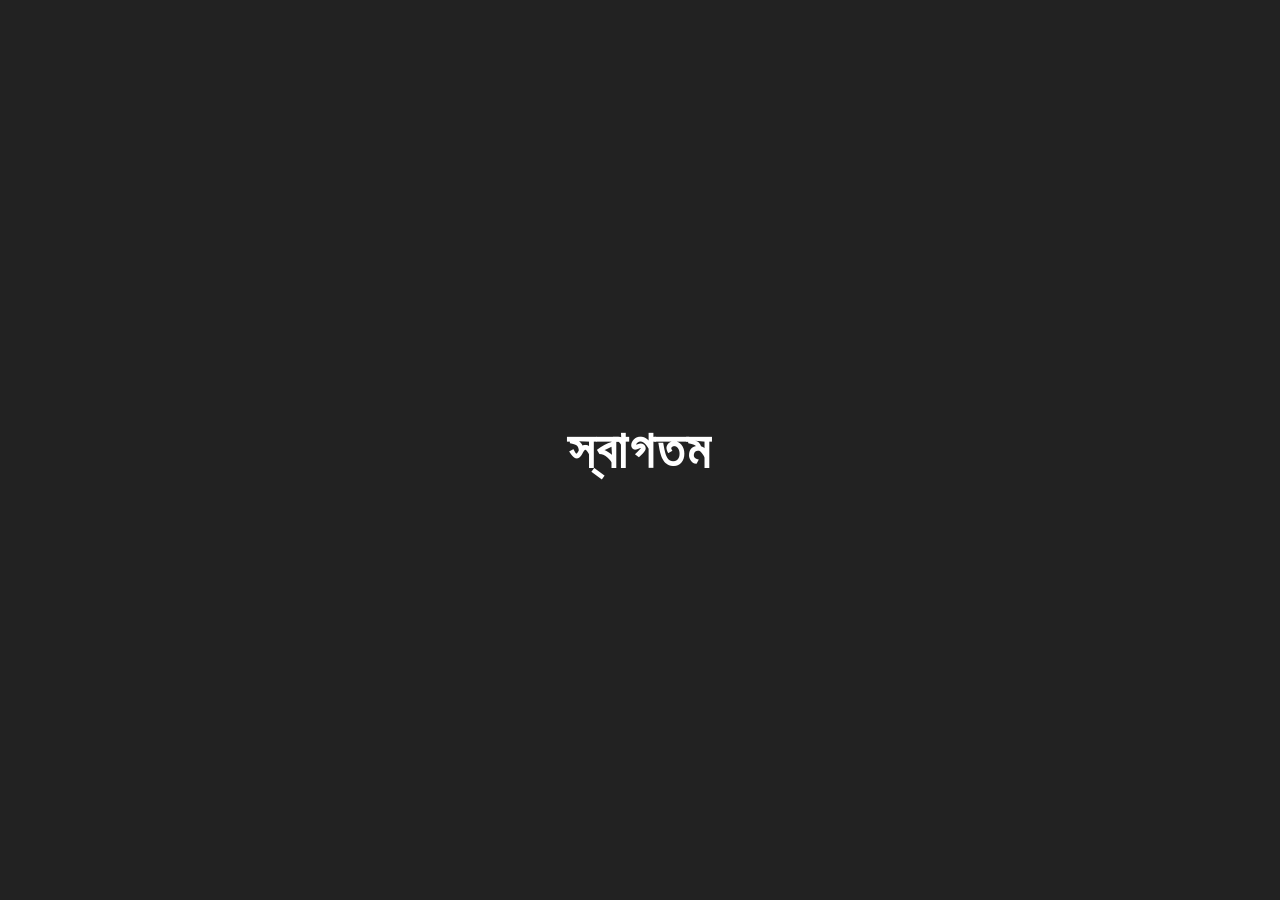
==== index.html @ e30927ef "Updated favicon mistake" ====
<!DOCTYPE html>
<html lang="en">

<head>
  <meta charset="utf-8">
  <meta name="viewport" content="width=device-width, initial-scale=1">
<!-- Google Tag Manager -->
<script>(function(w,d,s,l,i){w[l]=w[l]||[];w[l].push({'gtm.start':
new Date().getTime(),event:'gtm.js'});var f=d.getElementsByTagName(s)[0],
j=d.createElement(s),dl=l!='dataLayer'?'&l='+l:'';j.async=true;j.src=
'https://www.googletagmanager.com/gtm.js?id='+i+dl;f.parentNode.insertBefore(j,f);
})(window,document,'script','dataLayer','GTM-PLJ5ZMNP');</script>
<!-- End Google Tag Manager -->
  
 <!--Canonical tag-->
  <link rel="canonical" href="https://soumyajit9696.github.io/" />
  <!-- Meta Tags -->
  <meta name="description" content="Official website of Soumyajit Das, a Physics student and tech enthusiast. Explore my portfolio, blog, Linkedin,  tools, AI arts, and more.">
  <meta name="keywords" content="Soumyajit Das, Physics Student, Tech enthusiast, Portfolio, Blog, AI Arts">
  <meta name="author" content="Soumyajit Das">

  <!-- Open Graph Tags -->
  <meta property="og:title" content="Soumyajit Das - Physics Student & Tech enthusiast">
  <meta property="og:description" content="Official website of Soumyajit Das, a Physics student and Tech enthusiast. Explore my portfolio, blog, tools, AI arts, and more.">
  <meta property="og:image" content="./images/abtt.png"> <!-- Replace with your OG image URL -->
  <meta property="og:url" content="https://soumyajit9696.github.io/"> <!-- Replace with your website URL -->
  <meta property="og:type" content="website">
  
  <!-- Twitter Card Tags -->
  <meta name="twitter:card" content="summary_large_image">
  <meta name="twitter:title" content="Soumyajit Das - Physics Student & Tech enthusiast">
  <meta name="twitter:description" content="Official website of Soumyajit Das, a Physics student and Tech enthusiast. Explore my portfolio, blog, tools, AI arts, and more.">
  <meta name="twitter:image" content="images/abtt.png"> <!-- Replace with your OG image URL -->
  
  <!-- Template CSS Files -->
  <link rel="stylesheet" href="css/style.css" type="text/css">

  <!-- Live Style Switcher - Demo Only -->
  <link rel="stylesheet" class="alternate-style" title="pink" href="css/skins/pink.css" type="text/css">
  <link rel="stylesheet" class="alternate-style" title="blue" href="css/skins/blue.css" type="text/css" disabled>
  <link rel="stylesheet" class="alternate-style" title="green" href="css/skins/green.css" type="text/css" disabled>
  <link rel="stylesheet" class="alternate-style" title="orange" href="css/skins/orange.css" type="text/css" disabled>
  <link rel="stylesheet" class="alternate-style" title="yellow" href="css/skins/yellow.css" type="text/css" disabled>
  <link rel="stylesheet" href="css/styleSwitcher.css" type="text/css">
  <!--F A V I C O N-->
  <link href="./images/abtt.png" rel="shortcut icon" type="image/x-icon">
  <link rel="icon" type="image/x-icon" href="./favicon/favicon.ico">
  <link rel="icon" type="image/png" sizes="32x32" href="./favicon/favicon-32x32.png">
  <link rel="icon" type="image/png" sizes="16x16" href="./favicon/favicon-16x16.png">
  <link rel="icon" type="image/svg+xml" href="./favicon/favicon.svg">

  <meta name="robots" content="index, follow">
   <title>Soumyajit Das - Physics Student & Tech enthusiast</title>

<!-- Google tag (gtag.js) -->
<script async src="https://www.googletagmanager.com/gtag/js?id=G-0BSMLY357C"></script>
<script>
  window.dataLayer = window.dataLayer || [];
  function gtag(){dataLayer.push(arguments);}
  gtag('js', new Date());

  gtag('config', 'G-0BSMLY357C');
</script>
  
</head>


<body>
 <!-- Google Tag Manager (noscript) -->
<noscript><iframe src="https://www.googletagmanager.com/ns.html?id=GTM-PLJ5ZMNP"
height="0" width="0" style="display:none;visibility:hidden"></iframe></noscript>
<!-- End Google Tag Manager (noscript) -->

  <!-- Preloader -->
  <div class="preloader" aria-label="Welcome">
    <div class="welcome-loader" aria-hidden="true"><span id="welcome-word">Welcome</span></div>
  </div>
  <!-- Preloader End -->

  <!-- Main Container -->
  <div class="main-container">
    <!-- Aside -->
    <div class="aside">
      <!-- Nav Toggler Btn -->
      <div class="nav-toggler">
        <span></span>
      </div>
      <div class="aside-inner">
        <!-- Logo -->
        <div class="logo">
          <a href="https://soumyajit9696.github.io/">SOUMYA.</a>
        </div>
        <!-- Nav -->
        <ul class="nav">
          <li><a href="#home" class="active"><i class="fa fa-home"></i> Home</a></li>
          <li><a href="#about"><i class="fa fa-user"></i> About</a></li>
          <li><a href="#services"><i class="fa fa-list"></i> Tools</a></li>
          <li><a href="#gallery"><i class="fa fa-camera"></i> Gallery</a></li>
          <li><a href="#blog"><i class="fa fa-envelope"></i> Blog</a></li>
          <li><a href="#ai-arts"><i class="fa fa-pencil"></i> AI Arts</a></li>
          <li><a href="#resources"><i class="fa fa-comments"></i> Resources</a></li>
        </ul>
        <!-- Copyright -->
        <div class="copyright-text">
          &copy; 2026 Soumyajit Das
        </div>
      </div>
    </div>
    <!-- Aside End -->
    <!-- Main Content -->
    <div class="main-content">

      <!-- Home Section -->
      <section class="home section active" id="home">
        <div class="container">
          <div class="intro">
            <div class="club-crests" aria-hidden="true">
              <img src="images/manchester-city-crest.svg" alt="" class="club-crest club-crest-city">
              <img src="images/mohun-bagan-super-giant-crest.png" alt="" class="club-crest club-crest-mbsg">
            </div>
            <img src="images/abtt.png" alt="profile" class="shadow-dark">
            <h1>Soumyajit Das</h1>
            <span class="iTyped"></span>
            <div class="social-links">
              <a href="https://github.com/Soumyajit9696"><i class="fa fa-github"></i></a>
              <a href="#"><i class="fa fa-facebook"></i></a>
              <a href="mailto:dsoumyajit@gmail.com"><i class="fa fa-envelope-o"></i></a>
              <a href="https://www.linkedin.com/in/soumyajit-das-40a1851b8/"><i class="fa fa-linkedin"></i></a>
            </div>
          </div>
        </div>
      </section>
      <!-- Home Section End -->

      <!-- About Section -->
      <section class="about section" id="about">
        <div class="container">
          <div class="row">
            <div class="section-title padd-15">
              <h2>About Me</h2>
            </div>
          </div>
          <div class="row">
            <div class="about-content padd-15">
              <div class="row">
                <div class="about-text padd-15">
                  <h3>I'm Soumyajit Das and a <span>Physics Student</span></h3>
                  <p>A physics graduate with a keen interest in semiconductor physics, condensed matter physics, and computational materials science. I am interested in first-principles simulations, nanoscience, MEMS/NEMS, and
machine learning applications in physics. I want to contribute towards the scientific community through
my skills and learning. </p>
                </div>
              </div>
              <div class="row">
                <div class="personal-info padd-15">
                  <div class="row">
                    <div class="info-item padd-15">
                      <p>Birthday : <span>7 September 2002</span></p>
                    </div>
                    <div class="info-item padd-15">
                      <p>Age : <span>23</span></p>
                    </div>
                    <div class="info-item padd-15">
                      <p>Website : <span>https://soumyajit9696.github.io/</span></p>
                    </div>
                    <div class="info-item padd-15">
                      <p>Email : <span>dsoumyajit295@gmail.com</span></p>
                    </div>
                    <div class="info-item padd-15">
                      <p>Degree : <span>M.Sc Physics(Applied Physics)</span></p>
                    </div>
                    <div class="info-item padd-15">
                      <p>Phone : <span>+91 8538852773</span></p>
                    </div>
                    <div class="info-item padd-15">
                      <p>City : <span>Silchar, Assam</span></p>
                    </div>
                    <div class="info-item padd-15">
                      <p>Subject : <span>Physics</span></p>
                    </div>
                  </div>
                  <div class="row">
                    <div class="buttons padd-15">
                      <a href="./docs/SOUMYAJIT_DAS_CV (6).pdf" class="btn">Download Resume</a>
                      <a href="#home" data-section-index="1" class="btn hire-me">Say, HI</a>
                    </div>
                  </div>
                </div>
                <div class="skills padd-15">
                  <div class="row">
                    <div class="skill-item padd-15">
                      <h5>Python</h5>
                      <div class="progress">
                        <div class="progress-in" style="width: 76%;"></div>
                        <div class="skill-porcent">
                          76%
                        </div>
                      </div>
                    </div>
                    <div class="skill-item padd-15">
                      <h5>Javascript</h5>
                      <div class="progress">
                        <div class="progress-in" style="width: 40%;"></div>
                        <div class="skill-porcent">
                          40%
                        </div>
                      </div>
                    </div>
                    <div class="skill-item padd-15">
                      <h5>Linux</h5>
                      <div class="progress">
                        <div class="progress-in" style="width: 40%;"></div>
                        <div class="skill-porcent">
                          40%
                        </div>
                      </div>
                    </div>
                    <div class="skill-item padd-15">
                      <h5>DFT/VASP</h5>
                      <div class="progress">
                        <div class="progress-in" style="width: 60%;"></div>
                        <div class="skill-porcent">
                          60%
                        </div>
                      </div>
                    </div>
                  </div>
                </div>
              </div>

              <div class="row">
                <div class="education padd-15">
                  <h3 class="title">Education</h3>
                  <div class="row">
                    <div class="timeline-box padd-15">
                      <div class="timeline shadow-dark">
                        <!-- timeline Item -->
                        <div class="timeline-item">
                          <div class="circle-dot"></div>
                          <h6 class="timeline-date"><i class="fa fa-calendar"></i> 2024 - 2026</h6>
                          <h4 class="timeline-title">Master of Science In Physics, NIT Silchar </h4>
                          <p class="timeline-text">M.Sc. in Physics at NIT Silchar, with a strong focus on theoretical and computational physics. 
                            Developed advanced knowledge and research skills through coursework and research in condensed matter physics, materials science, 
                            and computational methods.
                          </p>
                        </div>
                        <!-- timeline Item End -->
                        <!-- timeline Item -->
                        <div class="timeline-item">
                          <div class="circle-dot"></div>
                          <h6 class="timeline-date"><i class="fa fa-calendar"></i> 2020 - 2023</h6>
                          <h4 class="timeline-title">Bachelor of Science, PHYSICS(hons)</h4>
                          <p class="timeline-text">I graduated with a Bachelor's in Physics Honours from Calcutta University, achieving a CGPA of 8.11. 
                            This accomplishment showcases my dedication to academic excellence and a strong grasp of advanced physics concepts.</p>
                        </div>
                        <!-- timeline Item End -->
                        <!-- timeline Item -->
                        <div class="timeline-item">
                          <div class="circle-dot"></div>
                          <h6 class="timeline-date"><i class="fa fa-calendar"></i> 2012 - 2020</h6>
                          <h4 class="timeline-title">Higher Secondary</h4>
                          <p class="timeline-text">I completed my Higher Secondary education with a score of 480 out of 500 under the WBCHSE board.
                             This reflects my commitment to academic excellence and a solid foundation in the sciences.</p>
                        </div>
                        <!-- timeline Item End -->
                      </div>
                    </div>
                  </div>
                </div>
                <div class="experience padd-15">
                  <h3 class="title">Experience</h3>
                  <div class="row">
                    <div class="timeline-box padd-15">
                      <div class="timeline shadow-dark">
                        <!-- timeline Item -->
                        <div class="timeline-item">
                          <div class="circle-dot"></div>
                          <h6 class="timeline-date"><i class="fa fa-calendar"></i>2025 - current</h6>
                          <h4 class="timeline-title">M.Sc Project</h4>
                          <p class="timeline-text"> Completed an M.Sc. research project on the first-principles study of
two-dimensional transition-metal dichalcogenides (TMDCs), focusing on
their electronic and optoelectronic properties using Density Functional
Theory (DFT) and VASP.</p>
                        </div>
                        <!-- timeline Item End -->
                        <!-- timeline Item -->
                        <div class="timeline-item">
                          <div class="circle-dot"></div>
                          <h6 class="timeline-date"><i class="fa fa-calendar"></i> 2025 - may to july</h6>
                          <h4 class="timeline-title">Summer Internship</h4>
                          <p class="timeline-text">I have done summer internship at IISER Kolkata under Prof. Satyabrataa Raj, SSPL Lab, Department of Physical Sciences.</p>
                        </div>
                        <!-- timeline Item End -->
                        <!-- timeline Item -->
                        <div class="timeline-item">
                          <div class="circle-dot"></div>
                          <h6 class="timeline-date"><i class="fa fa-calendar"></i> 2012 - 2020</h6>
                          <h4 class="timeline-title">Student</h4>
                          <p class="timeline-text">Lorem ipsum dolor sit amet, consectetur adipiscing elit. Quisque scelerisque diam non
                            nisi semper, et elementum lorem ornare.</p>
                        </div>
                        <!-- timeline Item End -->
                      </div>
                    </div>
                  </div>
                </div>
              </div>

            </div>
          </div>
        </div>
      </section>
      <!-- About Section End -->

<!-- Tools Section -->
<section class="tools section" id="services">
  <div class="container">
    <div class="row">
      <div class="section-title padd-15">
        <h2>Tools</h2>
      </div>
    </div>
    <div class="container__box row">
      <div class="box col-md-4 col-sm-6 col-xs-12">
        <img src="icons/python.png" alt="Python">
        <h3>Python</h3>
        <p>Lorem ipsum, dolor sit amet consectetur adipisicing elit. Sunt, soluta.</p>
        <a href="" class="btn">Read More</a>
      </div>
      <div class="box col-md-4 col-sm-6 col-xs-12">
        <img src="icons/numpy.png" alt="NumPy">
        <h3>NumPy</h3>
        <p>Lorem ipsum, dolor sit amet consectetur adipisicing elit. Sunt, soluta.</p>
        <a href="" class="btn">Read More</a>
      </div>
      <div class="box col-md-4 col-sm-6 col-xs-12">
        <img src="icons/javascript.png" alt="JavaScript">
        <h3>JavaScript</h3>
        <p>Lorem ipsum, dolor sit amet consectetur adipisicing elit. Sunt, soluta.</p>
        <a href="" class="btn">Read More</a>
      </div>
      <div class="box col-md-4 col-sm-6 col-xs-12">
        <img src="icons/blender.png" alt="Blender">
        <h3>Blender</h3>
        <p>Lorem ipsum, dolor sit amet consectetur adipisicing elit. Sunt, soluta.</p>
        <a href="" class="btn">Read More</a>
      </div>
      <div class="box col-md-4 col-sm-6 col-xs-12">
        <img src="icons/powerpoint.png" alt="PowerPoint">
        <h3>PowerPoint</h3>
        <p>Lorem ipsum, dolor sit amet consectetur adipisicing elit. Sunt, soluta.</p>
        <a href="" class="btn">Read More</a>
      </div>
      <div class="box col-md-4 col-sm-6 col-xs-12">
        <img src="icons/latex.png" alt="LaTeX">
        <h3>LaTeX</h3>
        <p>Lorem ipsum, dolor sit amet consectetur adipisicing elit. Sunt, soluta.</p>
        <a href="" class="btn">Read More</a>
      </div>
    </div>
  </div>
</section>


      <!-- Gallery Section -->
      <section class="gallery section" id="gallery">
        <div class="container">
          <div class="row">
            <div class="section-title padd-15">
              <h2>Gallery</h2>
            </div>
          </div>
          <div class="row">
            <div class="gallery-filter padd-15">
              <button type="button" class="active" data-filter="all">All</button>
              <button type="button" data-filter="images">Images</button>
              <button type="button" data-filter="physics">Physics</button>
              <button type="button" data-filter="football">Football</button>
              <button type="button" data-filter="college">College Days</button>
              <button type="button" data-filter="trips">Trips</button>
            </div>
          </div>
          <div class="row">
            <!-- Placeholder for College Days -->
            <div class="gallery-item padd-15" data-category="college">
              <div class="gallery-item-inner shadow-dark">
                <div class="gallery-img">
                  <img src="./images/trnss.png" alt="College Photo Placeholder">
                </div>
                <div class="gallery-info">
                  <h4>College Memories</h4>
                  <div class="icon">
                    <i class="fa fa-search"></i>
                  </div>
                </div>
              </div>
            </div>
            <!-- Placeholder for Trips -->
            <div class="gallery-item padd-15" data-category="trips">
              <div class="gallery-item-inner shadow-dark">
                <div class="gallery-img">
                  <img src="./images/trnss.png" alt="Trip Photo Placeholder">
                </div>
                <div class="gallery-info">
                  <h4>Trip to Mountains</h4>
                  <div class="icon">
                    <i class="fa fa-search"></i>
                  </div>
                </div>
              </div>
            </div>
            <!-- Gallery Item -->
            <div class="gallery-item padd-15" data-category="images">
              <div class="gallery-item-inner shadow-dark">
                <div class="gallery-img">
                  <img src="images/portfolio/1.jpg" alt="images">
                </div>
                <div class="gallery-info">
                  <h4>Car</h4>
                  <div class="icon">
                    <i class="fa fa-search"></i>
                  </div>
                </div>
              </div>
            </div>
            <!-- Gallery Item End -->
            <!-- Gallery Item -->
            <div class="gallery-item padd-15" data-category="images">
              <div class="gallery-item-inner shadow-dark">
                <div class="gallery-img">
                  <img src="images/portfolio/2.jpg" alt="images">
                </div>
                <div class="gallery-info">
                  <h4>Nature</h4>
                  <div class="icon">
                    <i class="fa fa-search"></i>
                  </div>
                </div>
              </div>
            </div>
            <!-- Gallery Item End -->
            <!-- Gallery Item -->
            <div class="gallery-item padd-15" data-category="images">
              <div class="gallery-item-inner shadow-dark">
                <div class="gallery-img">
                  <img src="images/portfolio/3.jpg" alt="Wordpress">
                </div>
                <div class="gallery-info">
                  <h4>India</h4>
                  <div class="icon">
                    <i class="fa fa-search"></i>
                  </div>
                </div>
              </div>
            </div>
            <!-- Gallery Item End -->
            <!-- Gallery Item -->
            <div class="gallery-item padd-15" data-category="physics">
              <div class="gallery-item-inner shadow-dark">
                <div class="gallery-img">
                  <img src="images/portfolio/4.jpg" alt="physics">
                </div>
                <div class="gallery-info">
                  <h4>Physics</h4>
                  <div class="icon">
                    <i class="fa fa-search"></i>
                  </div>
                </div>
              </div>
            </div>
            <!-- Gallery Item End -->
            <!-- Gallery Item -->
            <div class="gallery-item padd-15" data-category="physics">
              <div class="gallery-item-inner shadow-dark">
                <div class="gallery-img">
                  <img src="images/portfolio/6.jpg" alt="Wordpress">
                </div>
                <div class="gallery-info">
                  <h4>Physics</h4>
                  <div class="icon">
                    <i class="fa fa-search"></i>
                  </div>
                </div>
              </div>
            </div>
            <!-- Gallery Item End -->
            <!-- Gallery Item -->
            <div class="gallery-item padd-15" data-category="football">
              <div class="gallery-item-inner shadow-dark">
                <div class="gallery-img">
                  <img src="images/portfolio/5.jpg" alt="football">
                </div>
                <div class="gallery-info">
                  <h4>Lionel Messi</h4>
                  <div class="icon">
                    <i class="fa fa-search"></i>
                  </div>
                </div>
              </div>
            </div>
            <!-- Gallery Item End -->
          </div>
        </div>
      </section>
      <!-- Gallery Section End -->

      <!-- Blog Section -->
      <section class="blog section" id="blog">
        <div class="container">
          <div class="row">
            <div class="section-title padd-15">
              <h2>Latest Blog</h2>
            </div>
          </div>
          <div class="row" id="blogger-posts" aria-live="polite"></div>
        </div>
      </section>
      <!-- Blog Section End -->

<!-- AI Arts Section -->
<section class="ai-arts section" id="ai-arts">
  <div class="container">
    <div class="row">
    <div class="row">
      <div class="section-title padd-15">
        <h2>AI Arts</h2>
      </div>
    </div>
    <div class="row">
      <!-- Existing AI Arts items -->
      <div class="ai-arts-item padd-15" data-category="ai-art">
        <div class="ai-arts-img">
          <img src="./images/ai_arts/ai_arts (39).jpg" alt="">
        </div>
      </div>
      <div class="ai-arts-item padd-15" data-category="ai-art">
        <div class="ai-arts-img">
          <img src="./images/ai_arts/ai_arts (5).jpg" alt="">
        </div>
      </div>
      <div class="ai-arts-item padd-15" data-category="ai-art">
        <div class="ai-arts-img">
          <img src="./images/ai_arts/ai_arts (44).jpg" alt="">
        </div>
      </div>
      <div class="ai-arts-item padd-15" data-category="ai-art">
        <div class="ai-arts-img">
          <img src="./images/ai_arts/ai_arts (10).jpg" alt="">
        </div>
      </div>
      <div class="ai-arts-item padd-15" data-category="ai-art">
        <div class="ai-arts-img">
          <img src="./images/ai_arts/ai_arts (7).jpg" alt="">
        </div>
      </div>
      <div class="ai-arts-item padd-15" data-category="ai-art">
        <div class="ai-arts-img">
          <img src="./images/ai_arts/ai_arts (45).jpg" alt="">
        </div>
      </div>
      <div class="ai-arts-item padd-15" data-category="ai-art">
        <div class="ai-arts-img">
          <img src="./images/ai_arts/ai_arts (19).jpg" alt="">
        </div>
      </div>
      <div class="ai-arts-item padd-15" data-category="ai-art">
        <div class="ai-arts-img">
          <img src="./images/ai_arts/ai_arts (40).jpg" alt="">
        </div>
      </div>
      <div class="ai-arts-item padd-15" data-category="ai-art">
        <div class="ai-arts-img">
          <img src="./images/ai_arts/ai_arts (29).jpg" alt="">
        </div>
      </div>
      <div class="ai-arts-item padd-15" data-category="ai-art">
        <div class="ai-arts-img">
          <img src="./images/ai_arts/ai_arts (43).jpg" alt="">
        </div>
      </div>
      <div class="ai-arts-item padd-15" data-category="ai-art">
        <div class="ai-arts-img">
          <img src="./images/ai_arts/ai_arts (9).jpg" alt="">
        </div>
      </div>
      <div class="ai-arts-item padd-15" data-category="ai-art">
        <div class="ai-arts-img">
          <img src="./images/ai_arts/ai_arts (13).jpg" alt="">
        </div>
      </div>
      <div class="ai-arts-item padd-15" data-category="ai-art">
        <div class="ai-arts-img">
          <img src="./images/ai_arts/ai_arts (7).jpg" alt="">
        </div>
      </div>
      <div class="ai-arts-item padd-15" data-category="ai-art">
        <div class="ai-arts-img">
          <img src="./images/ai_arts/ai_arts (18).jpg" alt="">
        </div>
      </div>
      <div class="ai-arts-item padd-15" data-category="ai-art">
        <div class="ai-arts-img">
          <img src="./images/ai_arts/ai_arts (46).jpg" alt="">
        </div>
      </div>
      <div class="ai-arts-item padd-15" data-category="ai-art">
        <div class="ai-arts-img">
          <img src="./images/ai_arts/ai_arts (47).jpg" alt="">
        </div>
      </div>
      <div class="ai-arts-item padd-15" data-category="ai-art">
        <div class="ai-arts-img">
          <img src="./images/ai_arts/ai_arts (48).jpg" alt="">
        </div>
      </div>
      <div class="ai-arts-item padd-15" data-category="ai-art">
        <div class="ai-arts-img">
          <img src="./images/ai_arts/ai_arts (49).jpg" alt="">
        </div>
      </div>
      <div class="ai-arts-item padd-15" data-category="ai-art">
        <div class="ai-arts-img">
          <img src="./images/ai_arts/ai_arts (50).jpg" alt="">
        </div>
      </div>
      <div class="ai-arts-item padd-15" data-category="ai-art">
        <div class="ai-arts-img">
          <img src="./images/ai_arts/ai_arts (51).jpg" alt="">
        </div>
      </div>
      <div class="ai-arts-item padd-15" data-category="ai-art">
        <div class="ai-arts-img">
          <img src="./images/ai_arts/ai_arts (52).jpg" alt="">
        </div>
      </div>
      <div class="ai-arts-item padd-15" data-category="ai-art">
        <div class="ai-arts-img">
          <img src="./images/ai_arts/ai_arts (53).jpg" alt="">
        </div>
      </div>
      <div class="ai-arts-item padd-15" data-category="ai-art">
        <div class="ai-arts-img">
          <img src="./images/ai_arts/ai_arts (54).jpg" alt="">
        </div>
      </div>
      <div class="ai-arts-item padd-15" data-category="ai-art">
        <div class="ai-arts-img">
          <img src="./images/ai_arts/ai_arts (55).jpg" alt="">
        </div>
      </div>
      <div class="ai-arts-item padd-15" data-category="ai-art">
        <div class="ai-arts-img">
          <img src="./images/ai_arts/ai_arts (56).jpg" alt="">
        </div>
      </div>
      <div class="ai-arts-item padd-15" data-category="ai-art">
        <div class="ai-arts-img">
          <img src="./images/ai_arts/ai_arts (57).jpg" alt="">
        </div>
      </div>
      <div class="ai-arts-item padd-15" data-category="ai-art">
        <div class="ai-arts-img">
          <img src="./images/ai_arts/ai_arts (58).jpg" alt="">
        </div>
      </div>
      <div class="ai-arts-item padd-15" data-category="ai-art">
        <div class="ai-arts-img">
          <img src="./images/ai_arts/ai_arts (59).jpg" alt="">
        </div>
      </div>
      <div class="ai-arts-item padd-15" data-category="ai-art">
        <div class="ai-arts-img">
          <img src="./images/ai_arts/ai_arts (60).jpg" alt="">
        </div>
      </div>
      <div class="ai-arts-item padd-15" data-category="ai-art">
        <div class="ai-arts-img">
          <img src="./images/ai_arts/ai_arts (61).jpg" alt="">
        </div>
      </div>
      <div class="ai-arts-item padd-15" data-category="ai-art">
        <div class="ai-arts-img">
          <img src="./images/ai_arts/ai_arts (62).jpg" alt="">
        </div>
      </div>
      <div class="ai-arts-item padd-15" data-category="ai-art">
        <div class="ai-arts-img">
          <img src="./images/ai_arts/ai_arts (63).jpg" alt="">
        </div>
      </div>
      <div class="ai-arts-item padd-15" data-category="ai-art">
        <div class="ai-arts-img">
          <img src="./images/ai_arts/ai_arts (64).jpg" alt="">
        </div>
      </div>
      <div class="ai-arts-item padd-15" data-category="ai-art">
        <div class="ai-arts-img">
          <img src="./images/ai_arts/ai_arts (47).jpg" alt="">
        </div>
      </div>
      <div class="ai-arts-item padd-15" data-category="ai-art">
        <div class="ai-arts-img">
          <img src="./images/ai_arts/ai_arts (40).jpg" alt="">
        </div>
      </div>
      <div class="ai-arts-item padd-15" data-category="ai-art">
        <div class="ai-arts-img">
          <img src="./images/ai_arts/ai_arts (26).jpg" alt="">
        </div>
      </div>
      <div class="ai-arts-item padd-15" data-category="ai-art">
        <div class="ai-arts-img">
          <img src="./images/ai_arts/ai_arts (22).jpg" alt="">
        </div>
      </div>
      <div class="ai-arts-item padd-15" data-category="ai-art">
        <div class="ai-arts-img">
          <img src="./images/ai_arts/ai_arts (34).jpg" alt="">
        </div>
      </div>
      <div class="ai-arts-item padd-15" data-category="ai-art">
        <div class="ai-arts-img">
          <img src="./images/ai_arts/ai_arts (38).jpg" alt="">
        </div>
      </div>
      <div class="ai-arts-item padd-15" data-category="ai-art">
        <div class="ai-arts-img">
          <img src="./images/ai_arts/ai_arts (46).jpg" alt="">
        </div>
      </div>
      <div class="ai-arts-item padd-15" data-category="ai-art">
        <div class="ai-arts-img">
          <img src="./images/ai_arts/ai_arts (18).jpg" alt="">
        </div>
      </div>
      <div class="ai-arts-item padd-15" data-category="ai-art">
        <div class="ai-arts-img">
          <img src="./images/ai_arts/ai_arts (16).jpg" alt="">
        </div>
      </div>
      <div class="ai-arts-item padd-15" data-category="ai-art">
        <div class="ai-arts-img">
          <img src="./images/ai_arts/ai_arts (15).jpg" alt="">
        </div>
      </div>
      <div class="ai-arts-item padd-15" data-category="ai-art">
        <div class="ai-arts-img">
          <img src="./images/ai_arts/ai_arts (14).jpg" alt="">
        </div>
      </div>
      <div class="ai-arts-item padd-15" data-category="ai-art">
        <div class="ai-arts-img">
          <img src="./images/ai_arts/ai_arts (42).jpg" alt="">
        </div>
      </div>
      <div class="ai-arts-item padd-15" data-category="ai-art">
        <div class="ai-arts-img">
          <img src="./images/ai_arts/ai_arts (28).jpg" alt="">
        </div>
      </div>
      <div class="ai-arts-item padd-15" data-category="ai-art">
        <div class="ai-arts-img">
          <img src="./images/ai_arts/ai_arts (30).jpg" alt="">
        </div>
      </div>
      <div class="ai-arts-item padd-15" data-category="ai-art">
        <div class="ai-arts-img">
          <img src="./images/ai_arts/ai_arts (31).jpg" alt="">
        </div>
      </div>
      <div class="ai-arts-item padd-15" data-category="ai-art">
        <div class="ai-arts-img">
          <img src="./images/ai_arts/ai_arts (33).jpg" alt="">
        </div>
      </div>
      <div class="ai-arts-item padd-15" data-category="ai-art">
        <div class="ai-arts-img">
          <img src="./images/ai_arts/ai_arts (36).jpg" alt="">
        </div>
      </div>
      <div class="ai-arts-item padd-15" data-category="ai-art">
        <div class="ai-arts-img">
          <img src="./images/ai_arts/ai_arts (9).jpg" alt="">
        </div>
      </div>
      <!-- Add more AI Arts items similarly -->
    </div>
  </div>

  <!-- AI Arts Lightbox -->
  <div class="ai-arts-lightbox">
    <div class="ai-arts-lightbox-content">
      <span class="ai-arts-lightbox-close">&times;</span>
      <img src="images/ai-art1.jpg" alt="" class="ai-arts-lightbox-img">
      <div class="caption">
        <h4 class="ai-arts-caption-text"></h4>
        <p class="ai-arts-caption-counter">1 of X</p>
        <a href="images/ai-art1.jpg" download class="ai-arts-download-button">Download</a>
      </div>
    </div>
  </div>
</section>

<!-- Resources-->
<section class="resources section" id="resources">
  <div class="container">
    <div class="row">
      <div class="section-title padd-15">
        <h2>Resources</h2>
      </div>
    </div>
    <div class="resources-grid">
      <!-- Left Panel -->
      <div class="res-left">
        <!-- Top row: Date + Image -->
        <div class="res-top-row">
          <div class="res-date-widget" id="currentDate"></div>
          <div class="res-image-widget">
            <img src="./images/trnss.png" alt="Scenic View">
          </div>
        </div>
        <!-- Music Player -->
        <div class="res-music-player">
          <div class="res-music-top">
            <span class="res-song-title" id="resSongTitle">HALL OF FAME</span>
            <i class="fa fa-heart-o res-fav-icon" id="resFavIcon"></i>
          </div>
          <div class="res-progress-bar">
            <span class="res-time-left" id="resCurrentTime">0:00</span>
            <div class="res-progress-track" id="resProgressTrack">
              <div class="res-progress-fill" id="resProgressFill"></div>
              <div class="res-progress-thumb" id="resProgressThumb"></div>
            </div>
            <span class="res-time-right" id="resDuration">0:00</span>
          </div>
          <div class="res-controls">
            <i class="fa fa-random res-ctrl-icon" id="resShuffle"></i>
            <i class="fa fa-backward res-ctrl-icon" id="resBackward"></i>
            <button class="res-play-btn" id="resPlayBtn"><i class="fa fa-play" id="resPlayIcon"></i></button>
            <i class="fa fa-forward res-ctrl-icon" id="resForward"></i>
            <i class="fa fa-repeat res-ctrl-icon" id="resRepeat"></i>
          </div>
          <div class="res-volume-bar">
            <i class="fa fa-volume-down res-vol-icon"></i>
            <div class="res-volume-track" id="resVolumeTrack">
              <div class="res-volume-fill" id="resVolumeFill" style="width:80%"></div>
              <div class="res-volume-thumb" id="resVolumeThumb" style="left:calc(80% - 6px)"></div>
            </div>
            <i class="fa fa-volume-up res-vol-icon"></i>
          </div>
          <div class="res-status-bar">
            <i class="fa fa-wifi"></i>
            <i class="fa fa-bell"></i>
            <span class="res-connected-badge">You're Connected</span>
            <span class="res-battery"><i class="fa fa-battery-half"></i> 50%</span>
          </div>
          <div class="res-good-day">
            HAVE A GOOD DAY <i class="fa fa-sun-o"></i>
          </div>
          <audio id="resAudio" preload="metadata">
            <source src="favsong.mp3" type="audio/mpeg">
          </audio>
        </div>
      </div>

      <!-- Right Panel -->
      <div class="res-right">
        <!-- Projects (tall left column) -->
        <div class="res-projects-card">
          <h3 class="res-card-title">PROJECTS</h3>
          <!-- Scenic image between title and list -->
          <div class="res-projects-img">
            <img src="./images/trnss.png" alt="Project Cover">
          </div>
          <ol class="res-projects-list">
            <li>AFM OF UNITY</li>
          </ol>
          <a href="#" class="res-view-link">View all projects &rarr;</a>
        </div>
        <!-- Right sub-column: Software + Books -->
        <div class="res-right-sub">
          <div class="res-software-card">
            <h3 class="res-card-title">SOFTWARE</h3>
            <div class="res-code-icon">&lt;/&gt;</div>
            <a href="#services" class="res-view-link">Explore my tools &rarr;</a>
          </div>
          <div class="res-books-card">
            <h3 class="res-card-title">BOOKS</h3>
            <div class="res-books-grid">
              <a href="https://drive.google.com/drive/folders/1kgAgFtQFkJ_OmzYGRMNfcHJSnyEhJSwa?usp=sharing" class="res-book res-book-1" target="_blank"><i class="fa fa-book"></i></a>
              <a href="#" class="res-book res-book-2"><i class="fa fa-book"></i></a>
              <a href="#" class="res-book res-book-3"><i class="fa fa-book"></i></a>
              <a href="#" class="res-book res-book-4"><i class="fa fa-book"></i></a>
              <a href="#" class="res-book res-book-5"><i class="fa fa-book"></i></a>
              <a href="#" class="res-book res-book-6"><i class="fa fa-book"></i></a>
              <a href="#" class="res-book res-book-7"><i class="fa fa-book"></i></a>
              <a href="#" class="res-book res-book-8"><i class="fa fa-book"></i></a>
              <a href="#" class="res-book res-book-9"><i class="fa fa-book"></i></a>
            </div>
            <a href="#" class="res-view-link">View all books &rarr;</a>
          </div>
        </div>
      </div>
    </div>
    
    <!-- Downloads Section -->
    <div class="downloads-heading" id="downloads">
      <div>
        <p class="downloads-kicker">RESOURCE LIBRARY</p>
        <h2>Downloads</h2>
        <p>Useful academic documents, research material, and study resources in one place.</p>
      </div>
      <span class="downloads-count">04 resources</span>
    </div>
    <div class="downloads-grid">
      <article class="dl-card">
        <div class="dl-card-header">
          <div class="dl-icon-wrap dl-icon-red"><i class="fa fa-file-text-o"></i></div>
          <span class="dl-card-type">DOCUMENT</span>
        </div>
        <div class="dl-info">
          <h4 class="dl-title">Curriculum Vitae</h4>
          <p class="dl-desc">My academic and professional resume, including research experience, education, and skills.</p>
          <p class="dl-meta"><i class="fa fa-file-pdf-o"></i> PDF document</p>
          <a href="./docs/SOUMYAJIT_DAS_CV (6).pdf" download class="dl-btn"><i class="fa fa-download"></i> Download CV</a>
        </div>
      </article>
      <article class="dl-card">
        <div class="dl-card-header">
          <div class="dl-icon-wrap dl-icon-purple"><i class="fa fa-file-pdf-o"></i></div>
          <span class="dl-card-type">RESEARCH</span>
        </div>
        <div class="dl-info">
          <h4 class="dl-title">Research Paper</h4>
          <p class="dl-desc">DFT study of Transition Metal Dichalcogenides for optoelectronic applications — M.Sc project.</p>
          <p class="dl-meta"><i class="fa fa-clock-o"></i> In preparation</p>
          <a href="#" class="dl-btn dl-btn-outline"><i class="fa fa-clock-o"></i> Coming Soon</a>
        </div>
      </article>
      <article class="dl-card">
        <div class="dl-card-header">
          <div class="dl-icon-wrap dl-icon-dark"><i class="fa fa-book"></i></div>
          <span class="dl-card-type">STUDY MATERIAL</span>
        </div>
        <div class="dl-info">
          <h4 class="dl-title">Physics Notes</h4>
          <p class="dl-desc">Curated notes on quantum mechanics, solid state physics, and computational methods.</p>
          <p class="dl-meta"><i class="fa fa-folder-open-o"></i> Google Drive collection</p>
          <a href="https://drive.google.com/drive/folders/1kgAgFtQFkJ_OmzYGRMNfcHJSnyEhJSwa?usp=sharing" target="_blank" rel="noopener" class="dl-btn"><i class="fa fa-external-link"></i> Open Drive</a>
        </div>
      </article>
      <article class="dl-card">
        <div class="dl-card-header">
          <div class="dl-icon-wrap dl-icon-accent"><i class="fa fa-flask"></i></div>
          <span class="dl-card-type">LAB WORK</span>
        </div>
        <div class="dl-info">
          <h4 class="dl-title">Internship Report</h4>
          <p class="dl-desc">Summer internship report from IISER Kolkata, SSPL Lab under Prof. Satyabrata Raj.</p>
          <p class="dl-meta"><i class="fa fa-clock-o"></i> In preparation</p>
          <a href="#" class="dl-btn dl-btn-outline"><i class="fa fa-clock-o"></i> Coming Soon</a>
        </div>
      </article>
    </div>
  </div>
</section>

<script>
(function() {
  /* --- Date Widget --- */
  var dateEl = document.getElementById('currentDate');
  if (dateEl) {
    var today = new Date();
    var day = today.getDate();
    var month = today.toLocaleString('default', { month: 'short' }).toUpperCase();
    dateEl.innerHTML = '<div>' + month + '</div><div>' + day + '</div>';
  }

  /* --- Music Player --- */
  var audio      = document.getElementById('resAudio');
  var playBtn    = document.getElementById('resPlayBtn');
  var playIcon   = document.getElementById('resPlayIcon');
  var curTimeEl  = document.getElementById('resCurrentTime');
  var durEl      = document.getElementById('resDuration');
  var progTrack  = document.getElementById('resProgressTrack');
  var progFill   = document.getElementById('resProgressFill');
  var progThumb  = document.getElementById('resProgressThumb');
  var volTrack   = document.getElementById('resVolumeTrack');
  var volFill    = document.getElementById('resVolumeFill');
  var volThumb   = document.getElementById('resVolumeThumb');
  var favIcon    = document.getElementById('resFavIcon');
  var repeatBtn  = document.getElementById('resRepeat');
  var backBtn    = document.getElementById('resBackward');
  var fwdBtn     = document.getElementById('resForward');

  if (!audio || !playBtn) return;

  function fmt(s) {
    s = isNaN(s) ? 0 : s;
    var m = Math.floor(s / 60);
    var sec = Math.floor(s % 60);
    return m + ':' + (sec < 10 ? '0' : '') + sec;
  }

  playBtn.addEventListener('click', function() {
    if (audio.paused) {
      audio.play().catch(function() {});
      playIcon.className = 'fa fa-pause';
    } else {
      audio.pause();
      playIcon.className = 'fa fa-play';
    }
  });

  audio.addEventListener('timeupdate', function() {
    if (!audio.duration) return;
    var pct = (audio.currentTime / audio.duration) * 100;
    progFill.style.width = pct + '%';
    progThumb.style.left = 'calc(' + pct + '% - 6px)';
    curTimeEl.textContent = fmt(audio.currentTime);
  });

  audio.addEventListener('loadedmetadata', function() {
    durEl.textContent = fmt(audio.duration);
  });

  audio.addEventListener('ended', function() {
    playIcon.className = 'fa fa-play';
  });

  function seekTo(e) {
    var rect = progTrack.getBoundingClientRect();
    var pct  = Math.max(0, Math.min(1, (e.clientX - rect.left) / rect.width));
    if (audio.duration) audio.currentTime = pct * audio.duration;
  }
  progTrack.addEventListener('click', seekTo);
  var draggingProg = false;
  progThumb.addEventListener('mousedown', function(e) { draggingProg = true; e.preventDefault(); });
  document.addEventListener('mousemove', function(e) { if (draggingProg) seekTo(e); });
  document.addEventListener('mouseup',   function()  { draggingProg = false; });

  audio.volume = 0.8;
  function setVol(e) {
    var rect = volTrack.getBoundingClientRect();
    var pct  = Math.max(0, Math.min(1, (e.clientX - rect.left) / rect.width));
    audio.volume = pct;
    volFill.style.width = (pct * 100) + '%';
    volThumb.style.left = 'calc(' + (pct * 100) + '% - 6px)';
  }
  volTrack.addEventListener('click', setVol);
  var draggingVol = false;
  volThumb.addEventListener('mousedown', function(e) { draggingVol = true; e.preventDefault(); });
  document.addEventListener('mousemove', function(e) { if (draggingVol) setVol(e); });
  document.addEventListener('mouseup',   function()  { draggingVol = false; });

  backBtn.addEventListener('click', function() { audio.currentTime = Math.max(0, audio.currentTime - 10); });
  fwdBtn.addEventListener('click',  function() { audio.currentTime = Math.min(audio.duration || 0, audio.currentTime + 10); });

  repeatBtn.addEventListener('click', function() {
    audio.loop = !audio.loop;
    repeatBtn.style.opacity = audio.loop ? '1' : '0.45';
  });

  favIcon.addEventListener('click', function() {
    if (favIcon.classList.contains('fa-heart-o')) {
      favIcon.classList.replace('fa-heart-o', 'fa-heart');
      favIcon.style.color = '#c0392b';
    } else {
      favIcon.classList.replace('fa-heart', 'fa-heart-o');
      favIcon.style.color = '';
    }
  });
})();
</script>


    </div>
    <!-- Main Content End -->
  </div>
  <!-- Main Container End -->

  <!-- Lightbox -->
  <div class="lightbox">
    <div class="lightbox-content">
      <div class="lightbox-close">&times;</div>
      <img src="" alt="" onclick="nextItem()" class="lightbox-img">
      <div class="lightbox-caption">
        <div class="caption-text"></div>
        <div class="caption-counter"></div>
      </div>
    </div>
    <div class="lightbox-controls">
      <div class="prev-item" onclick="prevItem()"><i class="fa fa-angle-left"></i></div>
      <div class="next-item" onclick="nextItem()"><i class="fa fa-angle-right"></i></div>
    </div>
  </div>
  <!-- Lightbox End -->

  <!-- Live Style Switcher - Demo Only -->
  <div class="style-switcher">
    <div class="toggle-style-switcher">
      <i class="fa fa-cog fa-spin"></i>
    </div>
    <h5>Style Switcher</h5>
    <ul>
      <li><a href="javascript:void(0);" title="pink" style="background-color: #ec1839;" onclick="setActiveStyle('pink')"></a></li>
      <li><a href="javascript:void(0);" title="blue" style="background-color: #2196f3;" onclick="setActiveStyle('blue')"></a></li>
      <li><a href="javascript:void(0);" title="orange" style="background-color: #fa5b0f;" onclick="setActiveStyle('orange')"></a></li>
      <li><a href="javascript:void(0);" title="yellow" style="background-color: #ffb400;" onclick="setActiveStyle('yellow')"></a></li>
      <li><a href="javascript:void(0);" title="green" style="background-color: #72b626;" onclick="setActiveStyle('green')"></a></li>
    </ul>
    <h5>Body Skin</h5>
    <label>
      <input type="radio" class="body-skin" name="body-skin" value="light" checked="true"> Light
    </label>
    <label>
      <input type="radio" class="body-skin" name="body-skin" value="dark"> Dark
    </label>
  </div>
  <!-- Live Style Switcher - Demo Only End -->

  <!-- Plugins -->
  <script src="js/ityped.min.js"></script>
  <!-- Template js -->
  <script src="js/script.js"></script>
  <script src="js/blogger-posts.js"></script>
  <!-- Live Style Js - Demo Only -->
  <script src="js/styleSwitcher.js"></script>
</body>

</html>
---- css/style.css ----
/*Font Awesome Free Icon*/
@import url("https://stackpath.bootstrapcdn.com/font-awesome/4.7.0/css/font-awesome.min.css");
/*Google fonts*/
@import url('https://fonts.googleapis.com/css?family=Montserrat:400,500,600,700&display=swap');
@import url('https://fonts.googleapis.com/css?family=Rubik:500,700,900&display=swap');

/* General Style */
body {
    margin: 0;
    line-height: 1.5;
    font-size: 16px;
    font-family: 'Montserrat', sans-serif;
    font-weight: 400;
}

* {
    margin: 0;
    padding: 0;
    outline: none;
    text-decoration: none;
    box-sizing: border-box;
}

::before,
::after {
    box-sizing: border-box;
}

input,
textarea,
select {
    font-family: 'Montserrat', sans-serif;
}

.section {
    background-color: #f2f2fc;
    min-height: 100vh;
    display: block;
    padding: 0 30px;
    position: fixed;
    left: 270px;
    top: 0;
    right: 0;
    bottom: 0;
    z-index: 0;
    overflow-x: hidden;
    overflow-y: auto;
    opacity: 1;
    transition: all 0.3s ease;
    -webkit-transition: all 0.3s ease;
}

.section.active {
    opacity: 1;
    z-index: 2;
    animation: slideSection 1s ease;
    -webkit-animation: slideSection 1s ease;
    -moz-animation: slideSection 1s ease;
    -o-animation: slideSection 1s ease;
}

.section.back-section {
    z-index: 1;
}

@keyframes slideSection {
    0% {
        transform: translateX(100%);
        -webkit-transform: translateX(100%);
        -moz-transform: translateX(100%);
        -o-transform: translateX(100%);
    }

    100% {
        transform: translateX(0%);
        -webkit-transform: translateX(0%);
        -moz-transform: translateX(0%);
        -o-transform: translateX(0%);
    }
}

@-webkit-keyframes slideSection {
    0% {
        transform: translateX(100%);
        -webkit-transform: translateX(100%);
        -moz-transform: translateX(100%);
        -o-transform: translateX(100%);
    }

    100% {
        transform: translateX(0%);
        -webkit-transform: translateX(0%);
        -moz-transform: translateX(0%);
        -o-transform: translateX(0%);
    }
}

@-moz-keyframes slideSection {
    0% {
        transform: translateX(100%);
        -webkit-transform: translateX(100%);
        -moz-transform: translateX(100%);
        -o-transform: translateX(100%);
    }

    100% {
        transform: translateX(0%);
        -webkit-transform: translateX(0%);
        -moz-transform: translateX(0%);
        -o-transform: translateX(0%);
    }
}

@-o-keyframes slideSection {
    0% {
        transform: translateX(100%);
        -webkit-transform: translateX(100%);
        -moz-transform: translateX(100%);
        -o-transform: translateX(100%);
    }

    100% {
        transform: translateX(0%);
        -webkit-transform: translateX(0%);
        -moz-transform: translateX(0%);
        -o-transform: translateX(0%);
    }
}

.section .container {
    padding-top: 60px;
    padding-bottom: 70px;
}

.section-title {
    -ms-flex: 0 0 100%;
    flex: 0 0 100%;
    max-width: 100%;
    margin-bottom: 60px;
}

.section-title h2 {
    font-size: 40px;
    color: #302e4d;
    font-family: 'Rubik', sans-serif;
    font-weight: 700;
    margin: 0;
    position: relative;
}

.section-title h2::before {
    content: '';
    height: 4px;
    width: 50px;
    position: absolute;
    top: 100%;
    left: 0;
}

.section-title h2::after {
    content: '';
    height: 4px;
    width: 25px;
    position: absolute;
    top: 100%;
    left: 0;
    margin-top: 8px;
}

.row {
    display: -ms-flexbox;
    display: flex;
    -ms-flex-wrap: wrap;
    flex-wrap: wrap;
    margin-right: -15px;
    margin-left: -15px;
    position: relative;
}

.padd-15 {
    padding-left: 15px;
    padding-right: 15px;
}

.container {
    max-width: 1100px;
    width: 100%;
    margin: auto;
}

.shadow-dark {
    -webkit-box-shadow: 0 0 20px rgba(48, 46, 77, 0.15);
    box-shadow: 0 0 20px rgba(48, 46, 77, 0.15);
}

.btn {
    font-size: 16px;
    font-family: 'Rubik', sans-serif;
    font-weight: 500;
    padding: 12px 35px;
    color: #ffffff;
    border-radius: 40px;
    transition: all 0.3s ease;
    -webkit-transition: all 0.3s ease;
    display: inline-block;
    white-space: nowrap;
    border: none;
    cursor: pointer;
}

.btn:hover {
    -webkit-transform: scale(1.05);
    transform: scale(1.05);
}

.hidden {
    display: none !important;
}

/* Preloader */
.preloader {
    background-color: #222222;
    position: fixed;
    left: 0;
    top: 0;
    height: 100%;
    width: 100%;
    z-index: 150;
    display: flex;
    display: -ms-flexbox;
    -ms-flex-align: center;
    -ms-flex-pack: center;
    align-items: center;
    justify-content: center;
    transition: all 1s ease;
    -webkit-transition: all 1s ease;
}

.preloader.opacity-0 {
    opacity: 0;
}

.preloader .loader {
    height: 40px;
    width: 40px;
    border: 4px solid #e3e3e3;
    border-radius: 50%;
    border-top: 4px solid transparent;
    border-bottom: 4px solid transparent;
    animation: spin 2s linear infinite;
    -webkit-animation: spin 2s linear infinite;
}

@keyframes spin {
    0% {
        transform: rotate(0deg);
        -webkit-transform: rotate(0deg);
    }

    100% {
        transform: rotate(360deg);
        -webkit-transform: rotate(360deg);
    }
}

@-webkit-keyframes spin {
    0% {
        transform: rotate(0deg);
        -webkit-transform: rotate(0deg);
    }

    100% {
        transform: rotate(360deg);
        -webkit-transform: rotate(360deg);
    }
}

/* Aside */

.aside {
    width: 270px;
    background-color: #fdf9ff;
    position: fixed;
    height: 100%;
    left: 0;
    top: 0;
    z-index: 11;
    border-right: 1px solid #e8dfec;
    /* padding: 30px; */
    transition: all 0.3s ease;
    -webkit-transition: all 0.3s ease;
    /* overflow-y: auto; */
}

.aside .aside-inner {
    position: absolute;
    left: 0;
    top: 0;
    width: 100%;
    height: 100%;
    padding: 30px;
    overflow-y: auto;
}

.aside .logo {
    padding: 30px 0;
}

.aside .logo a {
    font-size: 40px;
    color: #302e4d;
    font-family: 'Rubik', sans-serif;
    font-weight: 700;
    text-decoration: none;
    display: inline-block;
    position: relative;
    padding: 0 10px;
    line-height: 50px;
}

.aside .logo a::before {
    content: '';
    height: 20px;
    width: 20px;
    position: absolute;
    top: 0;
    left: 0;
}

.aside .logo a::after {
    content: '';
    height: 20px;
    width: 20px;
    position: absolute;
    bottom: 0;
    right: 0;
}

.aside .nav-toggler {
    height: 40px;
    width: 45px;
    border: 1px solid #d4d4e3;
    cursor: pointer;
    position: fixed;
    left: 300px;
    top: 20px;
    z-index: 11;
    border-radius: 5px;
    background-color: #fdf9ff;
    /* display: -ms-flexbox;
    display: flex; */
    display: none;
    -ms-flex-align: center;
    align-items: center;
    justify-content: center;
    -ms-flex-pack: center;
    transition: all 0.3s ease;
    -webkit-transition: all 0.3s ease;
}

.aside .nav-toggler span {
    height: 2px;
    width: 18px;
    display: inline-block;
    position: relative;
}

.aside .nav-toggler.open span {
    background-color: transparent;
}

.aside .nav-toggler span::before {
    content: '';
    height: 2px;
    width: 18px;
    position: absolute;
    top: -6px;
    left: 0;
}

.aside .nav-toggler.open span::before {
    transform: rotate(45deg);
    -webkit-transform: rotate(45deg);
    top: 0px;
}

.aside .nav-toggler span::after {
    content: '';
    height: 2px;
    width: 18px;
    position: absolute;
    top: 6px;
    left: 0;
}

.aside .nav-toggler.open span::after {
    transform: rotate(-45deg);
    -webkit-transform: rotate(-45deg);
    top: 0px;
}

.aside .nav {
    list-style: none;
    margin: 70px 0;
    padding: 0;
}

.aside .nav li {
    display: block;
}

.aside .nav li a {
    font-size: 20px;
    font-weight: 600;
    color: #302e4d;
    text-decoration: none;
    line-height: 60px;
    display: block;
    border-bottom: 1px solid #e8dfec;
    -webkit-transition: all 0.3s ease;
    transition: all 0.3s ease;
    text-transform: capitalize;
}

.aside .nav li a:not(.active):hover {
    padding-left: 5px;
}

.aside .nav li a .fa {
    margin-right: 5px;
}

.aside .copyright-text {
    position: absolute;
    bottom: 5px;
    font-size: 13px;
    color: #7d7d7d;
}

/* Home Section */

.home {
    min-height: 100vh;
    display: -ms-flexbox;
    display: flex;
}

.home .intro {
    text-align: center;
}

.home .intro img {
    height: 250px;
    width: 250px;
    border-radius: 50%;
    display: inline-block;
    border: 6px solid #ffffff;
}

.home .intro h1 {
    font-size: 38px;
    color: #302e4d;
    font-family: 'Rubik', sans-serif;
    font-weight: 500;
    margin: 20px 0 5px;
}

.home .intro span {
    font-size: 23px;
    font-weight: 500;
    margin: 0;
    line-height: 22px;
    color: #504e70;

}

.home .intro .social-links {
    margin-top: 25px;
}

.home .intro .social-links a {
    height: 50px;
    width: 50px;
    display: inline-block;
    text-align: center;
    line-height: 50px;
    color: #ffffff;
    margin: 0 4px;
    border-radius: 50%;
    text-decoration: none;
    -webkit-transition: all 0.3s ease;
    transition: all 0.3s ease;
    font-size: 25px;
}

.home .intro .social-links a:hover {
    -webkit-transform: scale(1.1);
    transform: scale(1.1);
}

.ityped-cursor {
    /* font-size: 2.2rem; */
    opacity: 1;
    -webkit-animation: blink 0.3s infinite;
    -moz-animation: blink 0.3s infinite;
    animation: blink 0.3s infinite;
    animation-direction: alternate;
}

@keyframes blink {
    100% {
        opacity: 0;
    }
}

@-webkit-keyframes blink {
    100% {
        opacity: 0;
    }
}

@-moz-keyframes blink {
    100% {
        opacity: 0;
    }
}

/* About Section */

.about .about-content {
    -ms-flex: 0 0 100%;
    flex: 0 0 100%;
    max-width: 100%;
}

.about .about-content .about-text {
    -ms-flex: 0 0 100%;
    flex: 0 0 100%;
    max-width: 100%;
}

.about .about-content .about-text h3 {
    font-size: 24px;
    margin-bottom: 15px;
    font-weight: 700;
    color: #302e4d;
}

.about .about-content .about-text p {
    font-size: 16px;
    line-height: 25px;
    color: #020203;
    margin: 0;
}

.about .about-content .personal-info {
    -ms-flex: 0 0 60%;
    flex: 0 0 60%;
    max-width: 60%;
    margin-top: 40px;
}

.about .about-content .personal-info .info-item {
    -ms-flex: 0 0 50%;
    flex: 0 0 50%;
    max-width: 50%;
}

.about .about-content .personal-info .info-item p {
    font-weight: 600;
    padding: 10px 0;
    font-size: 16px;
    margin: 0;
    color: #302e4d;
    border-bottom: 1px solid #e8dfec;
}

.about .about-content .personal-info .info-item p span {
    font-weight: 400;
    color: #504e70;
    margin-left: 4px;
    display: inline-block;
}

.about .about-content .personal-info .buttons {
    margin-top: 30px;
}

.about .about-content .personal-info .buttons .btn {
    margin-right: 15px;
    margin-top: 10px;
}

.about .about-content .skills {
    -ms-flex: 0 0 40%;
    flex: 0 0 40%;
    max-width: 40%;
    margin-top: 40px;
}

.about .about-content .skills .skill-item {
    -ms-flex: 0 0 100%;
    flex: 0 0 100%;
    max-width: 100%;
}

.about .about-content .skills .skill-item h5 {
    line-height: 40px;
    font-weight: 600;
    font-size: 16px;
    color: #302e4d;
    text-transform: capitalize;
    margin: 0;
}

.about .about-content .skills .skill-item {
    margin-bottom: 30px;
}

.about .about-content .skills .skill-item .progress {
    background-color: #e3e3e3;
    height: 8px;
    border-radius: 4px;
    width: 100%;
    position: relative;
}

.about .about-content .skills .skill-item .progress .progress-in {
    position: absolute;
    left: 0;
    top: 0;
    height: 100%;
    border-radius: 4px;
}

.about .about-content .skills .skill-item .skill-porcent {
    line-height: 40px;
    position: absolute;
    right: 0;
    top: -40px;
    font-weight: 400;
    color: #302e4d;
}

.about .about-content .education {
    -ms-flex: 0 0 50%;
    flex: 0 0 50%;
    max-width: 50%;
    margin-top: 30px;
}

.about .about-content .experience {
    -ms-flex: 0 0 50%;
    flex: 0 0 50%;
    max-width: 50%;
    margin-top: 30px;
}

.about .about-content h3.title {
    font-size: 24px;
    margin-bottom: 30px;
    font-weight: 700;
    color: #302e4d;
}

.about .about-content .timeline {
    background-color: #fdf9ff;
    padding: 30px 15px;
    border: 1px solid #d4d4e3;
    border-radius: 10px;
    position: relative;
    width: 100%;
}

.about .about-content .timeline .timeline-item {
    position: relative;
    padding-left: 37px;
    padding-bottom: 50px;
}

.about .about-content .timeline .timeline-item::before {
    content: '';
    width: 1px;
    position: absolute;
    height: 100%;
    left: 7px;
    top: 0;
}

.about .about-content .timeline .timeline-item:last-child {
    padding-bottom: 0px;
}

.about .about-content .timeline-box {
    -ms-flex: 0 0 100%;
    flex: 0 0 100%;
    max-width: 100%;
}

.about .about-content .timeline .circle-dot {
    position: absolute;
    left: 0;
    top: 0px;
    height: 15px;
    width: 15px;
    left: 0px;
    border-radius: 50%;
}

.about .about-content .timeline .timeline-date {
    font-size: 14px;
    font-weight: 400;
    color: #504e70;
    margin-bottom: 12px;
}

.about .about-content .timeline .timeline-date .fa {
    margin-right: 5px;
}

.about .about-content .timeline .timeline-title {
    font-weight: 700;
    font-size: 18px;
    margin-bottom: 15px;
    text-transform: capitalize;
    color: #302e4d;
}

.about .about-content .timeline .timeline-text {
    font-size: 16px;
    line-height: 25px;
    color: #504e70;
    margin: 0;
}

/* Services Section */
body {
    font-family: sans-serif;
    background-image: linear-gradient(to right, #8B8ABB, #8AC59D);
  }
  
  /* img {
    width: 60px;
    height: 60px;
  } */
  
  .container {
    display: grid;
  }
  
  .container__box {
    display: grid;
    grid-template-columns: repeat(auto-fit, minmax(270px, 1fr));
    gap: 15px;
  }
  
  .container .container__box .box {
    background: #fff;
    border-radius: 6px;
    box-shadow: 5px 5px 6px #333;
    text-align: center;
    padding: 20px 30px;
    transition: all 0.3s ease;
  }
  
  .container .container__box .box:hover {
    transform: translateY(-10px);
    box-shadow: 10px 10px 15px rgba(0, 0, 0, 0.3);
  }
  
  .container__heading {
    text-align: center;
    padding-bottom: 15px;
    color: #e3e3e3;
    text-shadow: 0 0 10px black;
    font-size: 50px;
    font-weight: 600;
  }
  
  .container .container__box .box h3 {
    color: #444;
    font-size: 20px;
    font-weight: 600;
  }
  
  .container .container__box .box p {
    font-size: 14px;
    font-weight: 100;
    color: #555;
  }
  
  .container .container__box .box a {
    display: inline-block;
    margin-top: 15px;
    padding: 10px 20px;
    border-radius: 4px;
    background: #444;
    color: white;
    text-decoration: none;
    transition: background 0.3s ease;
  }
  
  .container .container__box .box a:hover {
    background: #908080;
  }
  
  /* Tools Section Specific Styles */
  .tools {
    padding: -2px 0;
    /* background: linear-gradient(135deg, #f0f0f0 0%, #e0e0e0 100%); */
  }
  
  .tools .section-title {
    font-size: 36px;
    font-weight: 700;
    margin-bottom: 20px;
    position: relative;
    padding-bottom: 20px;
    /* text-transform: uppercase; */
    color: #333;
  }
  
  .tools .section-title::before {
    content: "";
    position: absolute;
    width: 50px;
    height: 3px;
    background-color: #ff6b6b;
    bottom: 0;
    left: 50%;
    transform: translateX(-50%);
  }
  
  .tools .container__box {
    display: flex;
    flex-wrap: wrap;
    justify-content: space-between;
  }
  
  .tools .box {
    flex: 1 1 calc(30% - 20px);
    margin-bottom: 30px;
    text-align: center;
    transition: all 0.3s ease;
    padding: 20px;
    background: linear-gradient(135deg, #ff6b6b, #ff9a9a);
    color: #fff;
    border-radius: 6px;
    box-shadow: 0 4px 8px rgba(0, 0, 0, 0.1);
    position: relative;
    overflow: hidden;
  }
  
  .tools .box img {
    /* background: rgba(255, 255, 255, 0.8); */
    /* border-radius: 50%; */
    padding: 10px;
    width: 100px;
    height: 100px;
  }
  
  .tools .box h3,
  .tools .box p,
  .tools .box a {
    color: #fff;
  }
  
  .tools .box a {
    background: rgba(255, 255, 255, 0.2);
  }
  
  .tools .box a:hover {
    background: rgba(255, 255, 255, 0.4);
  }
  
  /* Responsive Styles */
  @media (max-width: 992px) {
    .tools .box {
      flex: 1 1 calc(45% - 20px);
    }
  }
  
  @media (max-width: 768px) {
    .tools .box {
      flex: 1 1 100%;
    }
  }
  
  
/* Portfolio Section */

.gallery .container {
    padding-bottom: 40px;
}

.gallery .gallery-filter {
    flex: 0 0 100%;
    -ms-flex: 0 0 100%;
    max-width: 100%;
    text-align: center;
    margin-bottom: 40px;
}

.gallery .gallery-filter button {
    border: none;
    background-color: transparent;
    font-size: 18px;
    font-weight: 700;
    text-transform: capitalize;
    margin: 0 10px;
    color: #302e4d;
    cursor: pointer;
    border-bottom: 2px solid transparent;
    white-space: nowrap;
    padding-bottom: 2px;
    transition: all 0.3s ease;
    -webkit-transition: all 0.3s ease;
}

.gallery .gallery-item {
    flex: 0 0 33.33%;
    -ms-flex: 0 0 33.33%;
    max-width: 33.33%;
    margin-bottom: 30px;
}

.gallery .gallery-item.hide {
    display: none;
}

.gallery .gallery-item.show {
    display: block;
    animation: showItem 0.5s ease;
}

@keyframes showItem {
    0% {
        transform: scale(0.8);
        -webkit-transform: scale(0.8);
    }

    100% {
        transform: scale(1);
        -webkit-transform: scale(1);
    }
}

@-webkit-keyframes showItem {
    0% {
        transform: scale(0.8);
        -webkit-transform: scale(0.8);
        opacity: 0;
    }

    100% {
        transform: scale(1);
        -webkit-transform: scale(1);
        opacity: 1;
    }
}

.gallery .gallery-item-inner {
    border: 6px solid #fdf9ff;
    border-radius: 10px;
    overflow: hidden;
    cursor: pointer;
    position: relative;
}

.gallery .gallery-item-inner .gallery-img img {
    width: 100%;
    display: block;
}

.gallery .gallery-item .gallery-info {
    position: absolute;
    top: 0;
    left: 0;
    background-color: rgba(0, 0, 0, 0.8);
    height: 100%;
    width: 100%;
    z-index: 1;
    padding: 30px;
    opacity: 0;
    transition: all 0.3s ease;
    -webkit-transition: all 0.3s ease;
}

.gallery .gallery-item-inner:hover .gallery-info {
    opacity: 1;
}

.gallery .gallery-item .gallery-info h4 {
    font-size: 18px;
    font-weight: 700;
    color: #ffffff;
    text-transform: capitalize;
    transition: all 0.3s ease;
    -webkit-transition: all 0.3s ease;
    transform: translate(-20px);
    -webkit-transform: translate(-20px);
    opacity: 0;
}

.gallery .gallery-item-inner:hover .gallery-info h4 {
    transform: translate(0px);
    -webkit-transform: translate(0px);
    opacity: 1;
}

.gallery .gallery-item .gallery-info .icon {
    height: 40px;
    width: 40px;
    background-color: #ffffff;
    text-align: center;
    border-radius: 50%;
    position: absolute;
    right: 30px;
    bottom: 30px;
    transition: all 0.3s ease;
    -webkit-transition: all 0.3s ease;
    transform: translate(20px);
    -webkit-transform: translate(20px);
    opacity: 0;
}

.gallery .gallery-item-inner:hover .gallery-info .icon {
    transform: translate(0px);
    -webkit-transform: translate(0px);
    opacity: 1;
}

.gallery .gallery-item .gallery-info .icon .fa {
    line-height: 40px;
}

/* Lightbox */

.lightbox {
    position: fixed;
    left: 0;
    top: 0;
    width: 100%;
    height: 100%;
    background-color: rgba(0, 0, 0, 0.6);
    z-index: 200;
    display: none;
    align-items: center;
    -ms-flex-align: center;
    -ms-flex-pack: center;
    justify-content: center;
    cursor: zoom-out;
    padding: 30px;
}

.lightbox.open {
    display: flex;
    display: -ms-flexbox;
}

.lightbox .lightbox-content img {
    height: auto;
    width: auto;
    max-width: 100%;
    max-height: 500px;
    cursor: pointer;
    display: block;
    padding: 40px 0 30px;
}

.lightbox.open .lightbox-content {
    animation: lightboxImage .5s ease;
}

@keyframes lightboxImage {
    0% {
        transform: scale(0.8);
        -webkit-transform: scale(0.8);
    }

    100% {
        transform: scale(1);
        -webkit-transform: scale(1);
    }
}

@-webkit-keyframes lightboxImage {
    0% {
        transform: scale(0.8);
        -webkit-transform: scale(0.8);
    }

    100% {
        transform: scale(1);
        -webkit-transform: scale(1);
    }
}

.lightbox .lightbox-content {
    position: relative;
}

.lightbox .lightbox-content .lightbox-caption {
    position: absolute;
    bottom: 0;
    left: 0;
    width: 100%;
    display: -ms-flexbox;
    display: flex;
    -ms-flex-pack: space-between;
    justify-content: space-between;
    font-size: 16px;
    color: #ffffff;
    font-weight: 400;
    z-index: -1;
}

.lightbox .lightbox-content .lightbox-close {
    position: absolute;
    height: 40px;
    width: 40px;
    top: 0px;
    right: 0px;
    font-size: 32px;
    text-align: right;
    color: #ffffff;
    line-height: 40px;
    cursor: pointer;
}

.lightbox .lightbox-controls .prev-item,
.lightbox .lightbox-controls .next-item {
    position: absolute;
    height: 40px;
    width: 40px;
    background-color: #ffffff;
    text-align: center;
    border-radius: 50%;
    cursor: pointer;
    top: 50%;
    margin-top: -20px;
    z-index: 110;
    transition: all 0.3s ease;
    -webkit-transition: all 0.3s ease;
}

.lightbox .lightbox-controls .prev-item:active,
.lightbox .lightbox-controls .next-item:active {
    transform: scale(1.1);
    -webkit-transform: scale(1.1);
}

.lightbox .lightbox-controls .prev-item:hover,
.lightbox .lightbox-controls .next-item:hover {
    transform: scale(1);
    -webkit-transform: scale(1);
}

.lightbox .lightbox-controls .prev-item {
    left: 30px;
}

.lightbox .lightbox-controls .next-item {
    right: 30px;
}

.lightbox .lightbox-controls .prev-item .fa,
.lightbox .lightbox-controls .next-item .fa {
    font-size: 32px;
    line-height: 40px;
}

/* Blog Section */

.blog .container {
    padding-bottom: 40px;
}

.blog .blog-item {
    flex: 0 0 33.33%;
    -ms-flex: 0 0 33.33%;
    max-width: 33.33%;
    margin-bottom: 30px;
}

.blog .blog-item-inner {
    border-radius: 10px;
    overflow: hidden;
    border: 1px solid #d4d4e3;
    height: 100%;
    display: flex;
    flex-direction: column;
}

.blog .blog-item-inner .blog-img {
    position: relative;
    overflow: hidden;
}

.blog .blog-item-inner .blog-img img {
    width: 100%;
    height: 220px;
    object-fit: cover;
    display: block;
    transition: all 0.5s ease;
    -webkit-transition: all 0.5s ease;
}

.blog .blog-item-inner:hover .blog-img img {
    transform: scale(1.1);
    -webkit-transform: scale(1.1);
}

.blog .blog-item-inner .blog-img,
.blog .blog-item-inner .blog-info .blog-title {
    cursor: pointer;
}

.blog .blog-item-inner .blog-img .blog-date {
    position: absolute;
    padding: 4px 10px;
    border-radius: 5px;
    color: #ffffff;
    font-size: 14px;
    font-weight: 600;
    left: 15px;
    bottom: 15px;
}

.blog .blog-item-inner .blog-info {
    padding: 30px 15px;
    background-color: #fdf9ff;
    flex: 1;
}

.blog .blog-item-inner .blog-info .blog-title {
    font-size: 18px;
    font-weight: 700;
    color: #302e4d;
    text-transform: capitalize;
    margin-bottom: 10px;
}

.blog .blog-item-inner .blog-info .blog-description {
    font-size: 16px;
    line-height: 25px;
    color: #504e70;
    font-weight: 400;
    margin-bottom: 15px;
}

.blog .blog-item-inner .blog-info .blog-tags {
    font-size: 16px;
    line-height: 25px;
    color: #504e70;
    font-weight: 400;
    text-transform: capitalize;
    font-size: 14px;
}

.blog .blog-item-inner .blog-info .blog-tags a {
    text-decoration: none;
    font-weight: 600;
}

/* Contact Section */

/* .section {
    padding: 60px 0;
    position: relative;
  } */
  
  .sidebar {
    width: 200px;
    background-color: #fff;
    padding: 20px;
    border-right: 1px solid #ddd;
    box-shadow: 2px 0 5px rgba(0, 0, 0, 0.1);
    display: flex;
    flex-direction: column;
  }
  
  .sidebar a {
    display: flex;
    align-items: center;
    text-decoration: none;
    color: #333;
    padding: 10px;
    margin-bottom: 10px;
    border-radius: 5px;
    transition: background 0.3s;
  }
  
  .sidebar a:hover {
    background-color: #e1e1e1;
  }
  
  .sidebar a i {
    margin-right: 10px;
  }
  
  .container {
    flex: 1;
    display: flex;
    flex-direction: column;
    padding: 20px;
    overflow-y: auto;
  }
  
  .header {
    font-size: 24px;
    font-weight: bold;
    color: #333;
    margin-bottom: 20px;
  }
  
  .content {
    display: grid;
    grid-template-columns: 1fr 1fr;
    grid-gap: 20px;
    height: calc(100vh - 60px);
  }
  
  .left-panel {
    display: grid;
    gap: 10px;
    height: 100%;
  }
  
  .right-panel {
    display: grid;
    grid-template-rows: 1fr 1fr 1fr;
    gap: 10px;
    height: 100%;
  }
  
  .widget {
    background: rgba(223, 151, 69, 0.964);
    backdrop-filter: blur(10px);
    border-radius: 10px;
    padding: 20px;
    box-shadow: 0 0 10px rgba(0, 0, 0, 0.1);
    transition: transform 0.3s, box-shadow 0.3s;
    display: flex;
    flex-direction: column;
    justify-content: center;
    align-items: center;
    text-align: center;
  }
  
  .widget:hover {
    transform: translateY(-5px);
    box-shadow: 0 0 15px rgba(0, 0, 0, 0.2);
  }
  
  .date {
    width: 88%;
    height: 74%;
  }
  
  .calendar {
    width: 70%;
    height: 77%;
  }
  
  .calendar {
    display: flex;
    flex-direction: column;
    align-items: center;
    justify-content: center;
    font-size: 48px;
    border-radius: 25px;
    background-size: cover; /* Ensure the image covers the entire element */
    background-position: center; /* Center the image */
    background-repeat: no-repeat; /* Prevent the image from repeating */
    background-image: url("https://c4.wallpaperflare.com/wallpaper/586/603/742/minimalism-4k-for-mac-desktop-wallpaper-preview.jpg");
}

  
  .calendar img {
    width: 80%;
    height: 50%;
    border-radius: 18px;
    
  }
  
  
  .date {
    font-size: 45px;
    color: #fff;
    background-color: #dc3838;
    padding: 18px 21px;
    border-radius: 25px;
    margin-bottom: 19px;
  }
  
  .music-player {
    display: flex;
    flex-direction: column;
    align-items: center;
    justify-content: flex-start;
    text-align: center;
    width: 92%;
    height: 106%;
    border-radius: 20px;
  }
  
  .music-player .cover {
    width: 100%;
    height: auto;
    background-image: url('./42.jpg');
    background-size: cover;
    border-radius: 10px;
  }
  
  .music-player .song-name {
    margin: 10px 0;
    font-size: 18px;
    font-weight: bold;
  }
  
  .music-player audio {
    width: 100%;
    margin: 10px 0;
    background-color: #814d28;
    border: 8px solid #70ffc8;
    border-radius: 36px;
  }
  
  
  
  .horizontal-bar {
    display: flex;
    justify-content: space-between;
    align-items: center;
    width: 96%;
    padding: 15px;
    background-color:#3c424075;
    border-radius: 31px;
    margin-bottom: 10px;
    backdrop-filter: blur(10px);

  }
  
  .horizontal-bar i {
    color: white;
    font-size: 25px;
  }
  
  .projects,
  .software,
  .book-section {
    display: flex;
    flex-direction: column;
    align-items: center;
    justify-content: flex-start;
    font-size: 36px;
    background-color:#46c3b380 ;
    height: 101%;
    width: 109%;
    border-radius: 25px;
  }
  
  .books {
    display: flex;
    flex-wrap: wrap;
    gap: 20px;
    margin-top: 20px;
    justify-content: center;
  }
  
  .book a {
    color: #333;
    font-size: 40px;
  }
  
  .book a:hover {
    opacity: 0.7;
  }
  
  .book:nth-child(1) a {
    color: #f39c12;
  }
  
  .book:nth-child(2) a {
    color: #e74c3c;
  }
  
  .book:nth-child(3) a {
    color: #2ecc71;
  }
  
  .book:nth-child(4) a {
    color: #3498db;
  }
  
  .book:nth-child(5) a {
    color: #9b59b6;
  }
  
  .book:nth-child(6) a {
    color: #f1c40f;
  }
  
  .book:nth-child(7) a {
    color: #e67e22;
  }
  
  .book:nth-child(8) a {
    color: #1abc9c;
  }
  
  .book:nth-child(9) a {
    color: #2980b9;
  }
  
  .book:nth-child(10) a {
    color: #8e44ad;
  }
  
  @media (max-width: 768px) {
    .content {
      grid-template-columns: 1fr;
    }
  }
  
/* Responsive */

@media(max-width: 1199px) {
    .section .container {
        padding-top: 70px;
    }

    .aside .nav-toggler {
        display: -ms-flexbox;
        display: flex;
        left: 30px;
    }

    .aside .nav-toggler.open {
        left: 300px;
    }

    .aside {
        left: -270px;
    }

    .aside.open {
        left: 0;
    }

    .section {
        left: 0;
    }

    .section.open {
        left: 270px;
    }

    .about .about-content .personal-info .info-item p span {
        display: block;
        margin-left: 0;
    }
}

@media(max-width: 991px) {

    .service .service-item,
    .blog .blog-item,
    .gallery .gallery-item {
        flex: 0 0 50%;
        -ms-flex: 0 0 50%;
        max-width: 50%;
    }
}

@media(max-width: 767px) {

    .about .about-content .personal-info,
    .contact .contact-form .col-6,
    .service .service-item,
    .blog .blog-item,
    .about .about-content .skills,
    .about .about-content .education,
    .about .about-content .experience {
        flex: 0 0 100%;
        -ms-flex: 0 0 100%;
        max-width: 100%;
    }

    .gallery .gallery-filter button {
        margin-bottom: 10px;
    }
}

@media(max-width: 575px) {

    .gallery .gallery-item,
    .contact .contact-info-item {
        flex: 0 0 100%;
        -ms-flex: 0 0 100%;
        max-width: 100%;
    }
}

/* AI Arts Section */
.ai-arts {
    /* padding: 100px 0; */
    background-color: #f9f9f9;
  }
  
  .ai-arts .section-title {
    font-size: 36px;
    font-weight: 700;
    margin-bottom: 20px;
    position: relative;
    padding-bottom: 20px;
    /* text-transform: uppercase; */
    color: #333;
  }
  
  .ai-arts .section-title::before {
    content: "";
    position: absolute;
    width: 50px;
    height: 3px;
    background-color: #ff6b6b;
    bottom: 0;
    left: 50%;
    transform: translateX(-50%);
  }
  
  .ai-arts .row {
    display: flex;
    flex-wrap: wrap;
    justify-content: space-between;
  }
  
  .ai-arts .ai-arts-item {
    position: relative;
    overflow: hidden;
    margin-bottom: 30px;
    transition: all 0.3s ease;
    flex: 1 1 calc(33.333% - 20px);
    box-sizing: border-box;
  }
  
  .ai-arts .ai-arts-img {
    width: 100%;
    overflow: hidden;
    padding-top: 75%; /* Aspect ratio 4:3 */
    position: relative;
    transition: all 0.3s ease;
    overflow: hidden;
    border-radius: 11px;
    border: 4px solid #d2c8c8;
    background-color: #f4f4f4;
  }
  
  .ai-arts .ai-arts-img img {
    position: absolute;
    top: 0;
    left: 0;
    width: 100%;
    height: 100%;
    object-fit: cover;
    display: block;
    transition: all 0.3s ease;
  }
  
  .ai-arts .ai-arts-item:hover .ai-arts-img img {
    transform: scale(1.1);
  }
  
  .ai-arts .ai-arts-item h4 {
    font-size: 18px;
    font-weight: 600;
    margin-top: 15px;
    color: #333;
    text-align: center;
    transition: all 0.3s ease;
  }
  
  .ai-arts .ai-arts-item:hover h4 {
    color: #ff6b6b;
  }
  
  /* Gallery Lightbox */
  .ai-arts-lightbox {
    position: fixed;
    top: 0;
    left: 0;
    width: 100%;
    height: 100%;
    background: rgba(0, 0, 0, 0.8);
    display: none;
    justify-content: center;
    align-items: center;
    z-index: 1000;
  }
  
  .ai-arts-lightbox.open {
    display: flex;
  }
  
  .ai-arts-lightbox-content {
    position: relative;
    max-width: 800px;
    width: 90%;
    text-align: center;
  }
  
  .ai-arts-lightbox-img {
    width: 50%;
    max-height: 80vh;
    object-fit: contain;
  }
  
  .ai-arts-lightbox-close {
    position: absolute;
    top: -40px;
    right: 0;
    font-size: 40px;
    color: #fff;
    cursor: pointer;
  }
  
  .ai-arts-caption-text {
    color: #fff;
    margin: 15px 0;
  }
  
  .ai-arts-caption-counter {
    color: #fff;
  }
  
  .ai-arts-download-button {
    display: inline-block;
    padding: 10px 20px;
    background: #ff6b6b;
    color: #fff;
    text-decoration: none;
    border-radius: 5px;
    transition: background 0.3s;
  }
  
  .ai-arts-download-button:hover {
    background: #ff4757;
  }

  /* Gallery Filter */
  .ai-arts-filter {
    flex: 0 0 100%;
    max-width: 100%;
    text-align: center;
    margin-bottom: 40px;
  }
  .ai-arts-filter button {
    border: none;
    background-color: transparent;
    font-size: 18px;
    font-weight: 700;
    text-transform: uppercase;
    margin: 0 10px;
    color: var(--text-black-900);
    cursor: pointer;
    border-bottom: 2px solid transparent;
    transition: all 0.3s ease;
    padding-bottom: 2px;
  }
  .ai-arts-filter button.active {
    color: var(--skin-color);
    border-color: var(--skin-color);
  }
  
  /* Responsive Styles */
  @media (max-width: 992px) {
    .ai-arts .ai-arts-item {
      flex: 1 1 calc(50% - 20px);
      max-width: 50%;
    }
    .ai-arts .section-title {
      margin-left: 10px;
    }
    .ai-arts-lightbox-img {
      width: 80%;
      border-radius: 9px;
    }
    .ai-arts-lightbox-close {
      top: 0;
      right: 10%;
    }
  }
  
  @media (max-width: 768px) {
    .ai-arts .ai-arts-item {
      flex: 1 1 100%;
      max-width: 100%;
    }
    .ai-arts .section-title {
        margin-left: 10px;
    }
    .ai-arts-lightbox-img {
        width: 95%;
        border-radius: 9px;
    }
    .ai-arts-lightbox-close {
        top: 0px;
        right: 0px;  
    }
  }


/* ========================
   RESOURCES SECTION
   ======================== */

/* Remove old conflicting left/right panel styles within resources */
.resources .left-panel,
.resources .right-panel,
.resources .widget,
.resources .date,
.resources .calendar,
.resources .music-player,
.resources .projects,
.resources .software,
.resources .book-section,
.resources .books,
.resources .book {
  all: unset;
}

.resources-grid {
  display: grid;
  grid-template-columns: 1fr 1fr;
  gap: 18px;
  align-items: start;
  padding-bottom: 40px;
}

/* ---- LEFT PANEL ---- */
.res-left {
  display: flex;
  flex-direction: column;
  gap: 14px;
}

.res-top-row {
  display: grid;
  grid-template-columns: 1fr 1fr;
  gap: 14px;
  height: 165px;
}

/* Date Widget — uses site accent red */
.res-date-widget {
  background: #ec1839;
  border-radius: 18px;
  display: flex;
  flex-direction: column;
  align-items: center;
  justify-content: center;
  color: #fff;
  font-family: 'Rubik', sans-serif;
  font-weight: 700;
  padding: 16px;
  line-height: 1.1;
  box-shadow: 0 4px 20px rgba(236, 24, 57, 0.3);
}

.res-date-widget > div:first-child {
  font-size: 20px;
  letter-spacing: 4px;
  font-weight: 600;
  margin-bottom: 4px;
  opacity: 0.9;
}

.res-date-widget > div:last-child {
  font-size: 70px;
  font-weight: 900;
  line-height: 1;
}

/* Image Widget */
.res-image-widget {
  border-radius: 18px;
  overflow: hidden;
  height: 100%;
  box-shadow: 0 4px 15px rgba(48, 46, 77, 0.15);
}

.res-image-widget img {
  width: 100%;
  height: 100%;
  object-fit: cover;
  display: block;
}

/* Music Player — dark site color */
.res-music-player {
  background: #302e4d;
  border-radius: 18px;
  padding: 20px 22px 14px;
  display: flex;
  flex-direction: column;
  gap: 12px;
  box-shadow: 0 4px 20px rgba(48, 46, 77, 0.25);
}

.res-music-top {
  display: flex;
  justify-content: space-between;
  align-items: center;
}

.res-song-title {
  font-family: 'Rubik', sans-serif;
  font-weight: 700;
  font-size: 18px;
  color: #ffffff;
  letter-spacing: 1px;
}

.res-fav-icon {
  font-size: 20px;
  color: rgba(255,255,255,0.6);
  cursor: pointer;
  transition: color 0.2s;
}
.res-fav-icon:hover { color: #ec1839; }

/* Progress Bar */
.res-progress-bar {
  display: flex;
  align-items: center;
  gap: 10px;
}

.res-time-left,
.res-time-right {
  font-size: 13px;
  color: rgba(255,255,255,0.65);
  white-space: nowrap;
  font-weight: 500;
  font-family: 'Montserrat', sans-serif;
}

.res-progress-track {
  flex: 1;
  height: 5px;
  background: rgba(255,255,255,0.15);
  border-radius: 3px;
  position: relative;
  cursor: pointer;
}

.res-progress-fill {
  height: 100%;
  background: #ec1839;
  border-radius: 3px;
  position: relative;
}

.res-progress-thumb {
  width: 13px;
  height: 13px;
  background: #ffffff;
  border-radius: 50%;
  position: absolute;
  right: -6px;
  top: 50%;
  transform: translateY(-50%);
  cursor: grab;
  box-shadow: 0 1px 6px rgba(0,0,0,0.4);
  border: 2px solid #ec1839;
}

/* Controls */
.res-controls {
  display: flex;
  align-items: center;
  justify-content: center;
  gap: 22px;
}

.res-ctrl-icon {
  font-size: 20px;
  color: rgba(255,255,255,0.7);
  cursor: pointer;
  transition: color 0.2s;
}

.res-ctrl-icon:hover {
  color: #ffffff;
}

.res-play-btn {
  width: 48px;
  height: 48px;
  border-radius: 50%;
  background: #ec1839;
  border: none;
  cursor: pointer;
  display: flex;
  align-items: center;
  justify-content: center;
  box-shadow: 0 4px 12px rgba(236, 24, 57, 0.4);
  transition: transform 0.2s, box-shadow 0.2s;
}

.res-play-btn:hover {
  transform: scale(1.08);
  box-shadow: 0 6px 18px rgba(236, 24, 57, 0.5);
}

.res-play-btn .fa {
  font-size: 18px;
  color: #ffffff;
}

/* Volume Bar */
.res-volume-bar {
  display: flex;
  align-items: center;
  gap: 10px;
}

.res-vol-icon {
  font-size: 15px;
  color: rgba(255,255,255,0.6);
}

.res-volume-track {
  flex: 1;
  height: 5px;
  background: rgba(255,255,255,0.15);
  border-radius: 3px;
  position: relative;
  cursor: pointer;
}

.res-volume-fill {
  height: 100%;
  background: #ec1839;
  border-radius: 3px;
  position: relative;
}

.res-volume-thumb {
  width: 13px;
  height: 13px;
  background: #ffffff;
  border-radius: 50%;
  position: absolute;
  top: 50%;
  transform: translateY(-50%);
  cursor: grab;
  box-shadow: 0 1px 6px rgba(0,0,0,0.4);
  border: 2px solid #ec1839;
}

/* Status Bar */
.res-status-bar {
  display: flex;
  align-items: center;
  justify-content: space-between;
  background: rgba(255,255,255,0.08);
  border: 1px solid rgba(255,255,255,0.12);
  border-radius: 30px;
  padding: 8px 16px;
  gap: 10px;
}

.res-status-bar .fa {
  font-size: 16px;
  color: rgba(255,255,255,0.7);
}

.res-connected-badge {
  flex: 1;
  text-align: center;
  font-size: 13px;
  font-weight: 600;
  color: #302e4d;
  background: #fdf9ff;
  border-radius: 20px;
  padding: 4px 12px;
}

.res-battery {
  font-size: 13px;
  font-weight: 600;
  color: rgba(255,255,255,0.7);
  white-space: nowrap;
}

/* Good Day Banner */
.res-good-day {
  background: rgba(255,255,255,0.08);
  border: 1px solid rgba(255,255,255,0.12);
  border-radius: 12px;
  text-align: center;
  padding: 13px;
  font-family: 'Rubik', sans-serif;
  font-weight: 700;
  font-size: 16px;
  color: rgba(255,255,255,0.85);
  letter-spacing: 2px;
  display: flex;
  align-items: center;
  justify-content: center;
  gap: 8px;
}

.res-good-day .fa {
  font-size: 18px;
  color: #f5c842;
}

/* ---- RIGHT PANEL ---- */
.res-right {
  display: grid;
  grid-template-columns: 1fr 1fr;
  gap: 14px;
  align-items: stretch;
}

/* Projects Card */
.res-projects-card {
  background: #fdf9ff;
  border: 1px solid #e8dfec;
  border-radius: 18px;
  padding: 22px 20px;
  display: flex;
  flex-direction: column;
  gap: 12px;
  box-shadow: 0 4px 15px rgba(48, 46, 77, 0.08);
  min-height: 360px;
}

/* Projects image (the scenic image between title and list) */
.res-projects-img {
  border-radius: 12px;
  overflow: hidden;
  height: 130px;
  flex-shrink: 0;
}

.res-projects-img img {
  width: 100%;
  height: 100%;
  object-fit: cover;
  display: block;
}

/* Software Card */
.res-software-card {
  background: #fdf9ff;
  border: 1px solid #e8dfec;
  border-radius: 18px;
  padding: 20px;
  display: flex;
  flex-direction: column;
  align-items: center;
  justify-content: space-between;
  gap: 12px;
  box-shadow: 0 4px 15px rgba(48, 46, 77, 0.08);
}

/* Books Card */
.res-books-card {
  background: #fdf9ff;
  border: 1px solid #e8dfec;
  border-radius: 18px;
  padding: 20px;
  display: flex;
  flex-direction: column;
  align-items: center;
  gap: 14px;
  box-shadow: 0 4px 15px rgba(48, 46, 77, 0.08);
}

/* Shared card title — matches site heading style */
.res-card-title {
  font-family: 'Rubik', sans-serif;
  font-weight: 700;
  font-size: 16px;
  letter-spacing: 2px;
  color: #302e4d;
  text-align: center;
  margin: 0;
  width: 100%;
}

/* Projects list */
.res-projects-list {
  list-style: decimal;
  padding-left: 20px;
  margin: 0;
  flex: 1;
}

.res-projects-list li {
  font-size: 14px;
  font-weight: 600;
  color: #504e70;
  padding: 6px 0;
  border-bottom: 1px solid #e8dfec;
  font-family: 'Montserrat', sans-serif;
}

/* View link — matches site link accent */
.res-view-link {
  font-size: 14px;
  font-weight: 600;
  color: #ec1839;
  text-decoration: none;
  align-self: flex-start;
  display: inline-flex;
  align-items: center;
  gap: 4px;
  transition: opacity 0.2s;
  font-family: 'Montserrat', sans-serif;
}

.res-view-link:hover {
  opacity: 0.7;
}

.res-software-card .res-view-link,
.res-books-card .res-view-link {
  align-self: center;
}

/* Code icon */
.res-code-icon {
  font-family: 'Rubik', monospace;
  font-size: 42px;
  font-weight: 700;
  color: #ec1839;
  letter-spacing: -2px;
}

/* Right sub-column */
.res-right-sub {
  display: flex;
  flex-direction: column;
  gap: 14px;
}

/* Books grid */
.res-books-grid {
  display: grid;
  grid-template-columns: repeat(3, 1fr);
  gap: 10px;
  width: 100%;
  justify-items: center;
}

/* Book icons — tinted site palette */
.res-book {
  font-size: 34px;
  transition: transform 0.2s;
  display: flex;
  align-items: center;
  justify-content: center;
}

.res-book:hover {
  transform: scale(1.2) rotate(-5deg);
}

.res-book-1  { color: #ec1839; }
.res-book-2  { color: #302e4d; }
.res-book-3  { color: #9b59b6; }
.res-book-4  { color: #2ecc71; }
.res-book-5  { color: #3498db; }
.res-book-6  { color: #e67e22; }
.res-book-7  { color: #1abc9c; }
.res-book-8  { color: #f39c12; }
.res-book-9  { color: #e74c3c; }

/* Keep old folder/book color classes for backward-compat */
.res-folder, .res-book-yellow, .res-book-red, .res-book-purple,
.res-book-green, .res-book-teal, .res-book-blue, .res-book-lime,
.res-book-orange, .res-book-pink { font-size: 34px; display: flex; align-items: center; justify-content: center; }
.res-book-yellow { color: #f0b800; }
.res-book-red    { color: #ec1839; }
.res-book-purple { color: #9b59b6; }
.res-book-green  { color: #2ecc71; }
.res-book-teal   { color: #1abc9c; }
.res-book-blue   { color: #3498db; }
.res-book-lime   { color: #a3d600; }
.res-book-orange { color: #e67e22; }
.res-book-pink   { color: #e91e8c; }

/* Resources Responsive */
@media (max-width: 900px) {
  .resources-grid {
    grid-template-columns: 1fr;
  }
  .res-right {
    grid-template-columns: 1fr 1fr;
  }
  .res-projects-card {
    min-height: 220px;
  }
}

@media (max-width: 600px) {
  .res-top-row {
    grid-template-columns: 1fr 1fr;
    height: 130px;
  }
  .res-right {
    grid-template-columns: 1fr;
  }
}

/* ========================
   DOWNLOADS SECTION
   ======================== */

/*.downloads-section {
  /* Inherits background from resources section 
}
*/
.downloads-grid {
  display: grid;
  grid-template-columns: repeat(2, 1fr);
  gap: 20px;
  padding-bottom: 50px;
}

.dl-card {
  background: #fdf9ff;
  border: 1px solid #e8dfec;
  border-radius: 16px;
  padding: 24px;
  display: flex;
  align-items: flex-start;
  gap: 20px;
  box-shadow: 0 4px 15px rgba(48, 46, 77, 0.08);
  transition: transform 0.3s ease, box-shadow 0.3s ease;
}

.dl-card:hover {
  transform: translateY(-4px);
  box-shadow: 0 8px 25px rgba(48, 46, 77, 0.14);
}

.dl-icon-wrap {
  width: 60px;
  height: 60px;
  border-radius: 16px;
  display: flex;
  align-items: center;
  justify-content: center;
  font-size: 26px;
  color: #fff;
  flex-shrink: 0;
}

.dl-icon-red    { background: linear-gradient(135deg, var(--skin-color), #ff5067); }
.dl-icon-purple { background: linear-gradient(135deg, #6a3093, #a044c7); }
.dl-icon-dark   { background: linear-gradient(135deg, #302e4d, #504e70); }
.dl-icon-accent { background: linear-gradient(135deg, #302e4d, var(--skin-color)); }

.dl-info {
  flex: 1;
  display: flex;
  flex-direction: column;
  gap: 8px;
}

.dl-title {
  font-family: 'Rubik', sans-serif;
  font-weight: 700;
  font-size: 18px;
  color: #302e4d;
  margin: 0;
}

.dl-desc {
  font-size: 14px;
  line-height: 1.6;
  color: #504e70;
  margin: 0;
  font-family: 'Montserrat', sans-serif;
}

.dl-btn {
  display: inline-flex;
  align-items: center;
  gap: 8px;
  padding: 9px 22px;
  border-radius: 40px;
  font-size: 14px;
  font-weight: 600;
  font-family: 'Rubik', sans-serif;
  text-decoration: none;
  color: #ffffff;
  transition: transform 0.2s, box-shadow 0.2s;
  align-self: flex-start;
  margin-top: 4px;
}

.dl-btn:not(.dl-btn-outline) {
  background: var(--skin-color);
  box-shadow: 0 4px 12px rgba(236, 24, 57, 0.3); /* Let's leave shadow as is or remove it */
}

.dl-btn:not(.dl-btn-outline):hover {
  transform: scale(1.04);
}

.dl-btn.dl-btn-outline {
  background: transparent;
  border: 2px solid #d4d4e3;
  color: #504e70;
}

.dl-btn.dl-btn-outline:hover {
  border-color: #302e4d;
  color: #302e4d;
  transform: scale(1.04);
}

@media (max-width: 767px) {
  .downloads-grid {
    grid-template-columns: 1fr;
  }
  .dl-card {
    flex-direction: column;
    align-items: center;
    text-align: center;
  }
  .dl-btn {
    align-self: center;
  }
}


/* Remove old conflicting left/right panel styles within resources */
.resources .left-panel,
.resources .right-panel,
.resources .widget,
.resources .date,
.resources .calendar,
.resources .music-player,
.resources .projects,
.resources .software,
.resources .book-section,
.resources .books,
.resources .book {
  all: unset;
}

.resources-grid {
  display: grid;
  grid-template-columns: 1fr 1fr;
  gap: 16px;
  align-items: start;
  padding-bottom: 40px;
}

/* ---- LEFT PANEL ---- */
.res-left {
  display: flex;
  flex-direction: column;
  gap: 12px;
}

.res-top-row {
  display: grid;
  grid-template-columns: 1fr 1fr;
  gap: 12px;
  height: 160px;
}

/* Date Widget */
.res-date-widget {
  background: #e05252;
  border-radius: 18px;
  display: flex;
  flex-direction: column;
  align-items: center;
  justify-content: center;
  color: #fff;
  font-family: 'Rubik', sans-serif;
  font-weight: 700;
  padding: 16px;
  line-height: 1.1;
}

.res-date-widget > div:first-child {
  font-size: 22px;
  letter-spacing: 3px;
  font-weight: 600;
  margin-bottom: 4px;
}

.res-date-widget > div:last-child {
  font-size: 68px;
  font-weight: 900;
  line-height: 1;
}

/* Image Widget */
.res-image-widget {
  border-radius: 18px;
  overflow: hidden;
  height: 100%;
}

.res-image-widget img {
  width: 100%;
  height: 100%;
  object-fit: cover;
  display: block;
}

/* Music Player */
.res-music-player {
  background: #f0b840;
  border-radius: 18px;
  padding: 18px 20px 12px;
  display: flex;
  flex-direction: column;
  gap: 10px;
}

.res-music-top {
  display: flex;
  justify-content: space-between;
  align-items: center;
}

.res-song-title {
  font-family: 'Rubik', sans-serif;
  font-weight: 700;
  font-size: 20px;
  color: #1a1a2e;
  letter-spacing: 1px;
}

.res-fav-icon {
  font-size: 18px;
  color: #1a1a2e;
  cursor: pointer;
}

/* Progress Bar */
.res-progress-bar {
  display: flex;
  align-items: center;
  gap: 8px;
}

.res-time-left,
.res-time-right {
  font-size: 14px;
  color: #1a1a2e;
  white-space: nowrap;
  font-weight: 600;
}

.res-progress-track {
  flex: 1;
  height: 6px;
  background: rgba(26, 26, 46, 0.25);
  border-radius: 3px;
  position: relative;
  cursor: pointer;
}

.res-progress-fill {
  height: 100%;
  background: #1a1a2e;
  border-radius: 3px;
  position: relative;
}

.res-progress-thumb {
  width: 14px;
  height: 14px;
  background: #1a1a2e;
  border-radius: 50%;
  position: absolute;
  right: -7px;
  top: 50%;
  transform: translateY(-50%);
  cursor: grab;
  box-shadow: 0 1px 4px rgba(0,0,0,0.3);
}

/* Controls */
.res-controls {
  display: flex;
  align-items: center;
  justify-content: center;
  gap: 20px;
}

.res-ctrl-icon {
  font-size: 22px;
  color: #1a1a2e;
  cursor: pointer;
  transition: opacity 0.2s;
}

.res-ctrl-icon:hover {
  opacity: 0.6;
}

.res-play-btn {
  width: 44px;
  height: 44px;
  border-radius: 50%;
  background: #fff;
  border: none;
  cursor: pointer;
  display: flex;
  align-items: center;
  justify-content: center;
  box-shadow: 0 2px 8px rgba(0,0,0,0.15);
  transition: transform 0.2s;
}

.res-play-btn:hover {
  transform: scale(1.08);
}

.res-play-btn .fa {
  font-size: 18px;
  color: #1a1a2e;
}

/* Volume Bar */
.res-volume-bar {
  display: flex;
  align-items: center;
  gap: 8px;
}

.res-vol-icon {
  font-size: 14px;
  color: #1a1a2e;
}

.res-volume-track {
  flex: 1;
  height: 6px;
  background: rgba(26, 26, 46, 0.25);
  border-radius: 3px;
  position: relative;
  cursor: pointer;
}

.res-volume-fill {
  height: 100%;
  background: #1a1a2e;
  border-radius: 3px;
  position: relative;
}

.res-volume-thumb {
  width: 14px;
  height: 14px;
  background: #1a1a2e;
  border-radius: 50%;
  position: absolute;
  top: 50%;
  transform: translateY(-50%);
  cursor: grab;
  box-shadow: 0 1px 4px rgba(0,0,0,0.3);
}

/* Status Bar */
.res-status-bar {
  display: flex;
  align-items: center;
  justify-content: space-between;
  background: rgba(255,255,255,0.35);
  border-radius: 30px;
  padding: 8px 16px;
  gap: 10px;
}

.res-status-bar .fa {
  font-size: 18px;
  color: #1a1a2e;
}

.res-connected-badge {
  flex: 1;
  text-align: center;
  font-size: 14px;
  font-weight: 600;
  color: #1a1a2e;
  background: #fff;
  border-radius: 20px;
  padding: 4px 12px;
}

.res-battery {
  font-size: 14px;
  font-weight: 600;
  color: #1a1a2e;
  white-space: nowrap;
}

/* Good Day Banner */
.res-good-day {
  background: #fef2b4;
  border-radius: 12px;
  text-align: center;
  padding: 14px;
  font-family: 'Rubik', sans-serif;
  font-weight: 700;
  font-size: 18px;
  color: #1a1a2e;
  letter-spacing: 2px;
  display: flex;
  align-items: center;
  justify-content: center;
  gap: 8px;
}

.res-good-day .fa {
  font-size: 18px;
  color: #e8a000;
}

/* ---- RIGHT PANEL ---- */
.res-right {
  display: grid;
  grid-template-columns: 1fr 1fr;
  gap: 12px;
  align-items: stretch;
}

/* Projects Card */
.res-projects-card {
  background: #a8ddd5;
  border-radius: 18px;
  padding: 22px 20px;
  display: flex;
  flex-direction: column;
  justify-content: space-between;
  min-height: 340px;
}

/* Software Card */
.res-software-card {
  background: #d6f0ec;
  border-radius: 18px;
  padding: 20px;
  display: flex;
  flex-direction: column;
  align-items: center;
  justify-content: space-between;
  gap: 12px;
}

/* Books Card */
.res-books-card {
  background: #e9e4f5;
  border-radius: 18px;
  padding: 20px;
  display: flex;
  flex-direction: column;
  align-items: center;
  gap: 14px;
}

/* Shared card title */
.res-card-title {
  font-family: 'Rubik', sans-serif;
  font-weight: 700;
  font-size: 18px;
  letter-spacing: 2px;
  color: #1a1a2e;
  text-align: center;
  margin: 0;
  width: 100%;
}

/* Projects list */
.res-projects-list {
  list-style: decimal;
  padding-left: 22px;
  margin: 12px 0;
  flex: 1;
}

.res-projects-list li {
  font-size: 15px;
  font-weight: 600;
  color: #1a1a2e;
  padding: 6px 0;
  border-bottom: 1px solid rgba(26,26,46,0.15);
}

/* View link */
.res-view-link {
  font-size: 15px;
  font-weight: 600;
  color: #1a7a6e;
  text-decoration: none;
  align-self: flex-start;
  display: inline-flex;
  align-items: center;
  gap: 4px;
  transition: opacity 0.2s;
}

.res-view-link:hover {
  opacity: 0.7;
}

.res-software-card .res-view-link,
.res-books-card .res-view-link {
  align-self: center;
  color: #7b5ea7;
}

/* Code icon */
.res-code-icon {
  font-family: 'Rubik', monospace;
  font-size: 42px;
  font-weight: 700;
  color: #2c9e90;
  letter-spacing: -2px;
}

/* Right sub-column */
.res-right-sub {
  display: flex;
  flex-direction: column;
  gap: 12px;
}

/* Books grid */
.res-books-grid {
  display: grid;
  grid-template-columns: repeat(3, 1fr);
  gap: 8px;
  width: 100%;
  justify-items: center;
}

/* Book icon classes (replaces old .res-folder) */
.res-book {
  font-size: 36px;
  transition: transform 0.2s;
  display: flex;
  align-items: center;
  justify-content: center;
}

.res-book:hover {
  transform: scale(1.2) rotate(-5deg);
}

.res-book-yellow { color: #f0b800; }
.res-book-red    { color: #e74c3c; }
.res-book-purple { color: #9b59b6; }
.res-book-green  { color: #2ecc71; }
.res-book-teal   { color: #1abc9c; }
.res-book-blue   { color: #3498db; }
.res-book-lime   { color: #a3d600; }
.res-book-orange { color: #e67e22; }
.res-book-pink   { color: #e91e8c; }

/* Keep old folder classes for backward-compat */
.res-folder { font-size: 36px; display: flex; align-items: center; justify-content: center; }
.res-folder-yellow { color: #f0b800; }
.res-folder-red    { color: #e74c3c; }
.res-folder-purple { color: #9b59b6; }
.res-folder-green  { color: #2ecc71; }
.res-folder-teal   { color: #1abc9c; }
.res-folder-blue   { color: #3498db; }
.res-folder-lime   { color: #a3d600; }
.res-folder-orange { color: #e67e22; }
.res-folder-pink   { color: #e91e8c; }

/* Responsive */
@media (max-width: 900px) {
  .resources-grid {
    grid-template-columns: 1fr;
  }
  .res-right {
    grid-template-columns: 1fr 1fr;
  }
  .res-projects-card {
    min-height: 220px;
  }
}

@media (max-width: 600px) {
  .res-top-row {
    grid-template-columns: 1fr 1fr;
    height: 130px;
  }
  .res-right {
    grid-template-columns: 1fr;
  }
}

/* Downloads library redesign */
.downloads-heading {
  margin: 64px 0 24px;
  padding: 28px 30px;
  border: 1px solid #e8dfec;
  border-radius: 18px;
  background: linear-gradient(115deg, #fdf9ff 0%, #fff5f7 100%);
  display: flex;
  justify-content: space-between;
  align-items: center;
  gap: 24px;
}
.downloads-kicker { margin: 0 0 8px; color: var(--skin-color); font-size: 12px; font-weight: 700; letter-spacing: 1.4px; }
.downloads-heading h2 { margin: 0; color: #302e4d; font-size: 28px; }
.downloads-heading > div > p:last-child { margin: 8px 0 0; color: #504e70; font-size: 15px; }
.downloads-count { padding: 8px 13px; border-radius: 999px; background: #ffffff; border: 1px solid #e8dfec; color: #504e70; font-size: 13px; font-weight: 600; white-space: nowrap; }
.downloads-grid { gap: 24px; padding-bottom: 10px; }
.dl-card { position: relative; min-height: 270px; padding: 24px; border-radius: 18px; flex-direction: column; gap: 20px; overflow: hidden; }
.dl-card::before { content: ''; position: absolute; top: 0; left: 0; width: 100%; height: 4px; background: var(--skin-color); }
.dl-card:nth-child(2)::before { background: #9b59b6; }
.dl-card:nth-child(3)::before { background: #302e4d; }
.dl-card:nth-child(4)::before { background: #e67e22; }
.dl-card-header { display: flex; align-items: center; justify-content: space-between; gap: 16px; }
.dl-icon-wrap { width: 54px; height: 54px; border-radius: 14px; font-size: 23px; }
.dl-card-type { border-radius: 999px; padding: 6px 10px; background: #f4f2f9; color: #504e70; font-size: 11px; font-weight: 700; letter-spacing: .7px; }
.dl-info { height: 100%; gap: 10px; }
.dl-title { font-size: 20px; }
.dl-desc { font-size: 14px; }
.dl-meta { margin: 0; color: #77738f; font-size: 13px; }
.dl-meta i { color: var(--skin-color); margin-right: 5px; }
.dl-btn { margin-top: auto; border-radius: 10px; padding: 10px 15px; }
.dl-btn:not(.dl-btn-outline):hover { transform: translateY(-2px); }
@media (max-width: 767px) { .downloads-heading { margin-top: 42px; padding: 22px; align-items: flex-start; flex-direction: column; } .dl-card { min-height: 0; } }
/* Compact downloads layout */
.downloads-heading { margin: 34px 0 16px; padding: 18px 20px; border-radius: 14px; }
.downloads-heading h2 { font-size: 23px; }
.downloads-heading > div > p:last-child { font-size: 14px; }
.downloads-kicker { margin-bottom: 5px; font-size: 10px; }
.downloads-count { padding: 6px 10px; font-size: 12px; }
.downloads-grid { gap: 16px; padding-bottom: 26px; }
.dl-card { min-height: 0; padding: 18px 20px; gap: 13px; border-radius: 14px; }
.dl-icon-wrap { width: 44px; height: 44px; border-radius: 12px; font-size: 19px; }
.dl-card-type { padding: 5px 9px; font-size: 10px; }
.dl-info { height: auto; gap: 7px; }
.dl-title { font-size: 18px; }
.dl-desc { font-size: 13px; line-height: 1.45; }
.dl-meta { font-size: 12px; }
.dl-btn, .dl-btn.dl-btn-outline { margin-top: 3px; padding: 9px 13px; border: 0; border-radius: 8px; color: #ffffff; background: var(--skin-color); box-shadow: 0 4px 10px rgba(236, 24, 57, .24); }
.dl-btn:hover, .dl-btn.dl-btn-outline:hover { color: #ffffff; border: 0; background: #c81331; transform: translateY(-1px); }
.dl-card:nth-child(2) .dl-btn.dl-btn-outline { background: #7c3ca1; box-shadow: 0 4px 10px rgba(124, 60, 161, .24); }
.dl-card:nth-child(2) .dl-btn.dl-btn-outline:hover { background: #632b84; }
.dl-card:nth-child(4) .dl-btn.dl-btn-outline { background: #cf650d; box-shadow: 0 4px 10px rgba(207, 101, 13, .24); }
.dl-card:nth-child(4) .dl-btn.dl-btn-outline:hover { background: #aa5109; }
@media (max-width: 767px) { .downloads-heading { margin-top: 28px; padding: 16px; } .downloads-grid { gap: 14px; } .dl-card { padding: 18px; } }
/* Download action buttons: explicit contrast, no glow */
.dl-card:nth-child(1) .dl-btn,
.dl-card:nth-child(3) .dl-btn { background: #ec1839; color: #ffffff; box-shadow: none; }
.dl-card:nth-child(1) .dl-btn:hover,
.dl-card:nth-child(3) .dl-btn:hover { background: #c81331; color: #ffffff; box-shadow: none; }
.dl-card .dl-btn,
.dl-card .dl-btn.dl-btn-outline { box-shadow: none; }
/* Floating club crests in the home header */
.home { overflow: hidden; }
.home .intro { position: relative; z-index: 0; }
.home .intro > img { position: relative; z-index: 2; }
.club-crests { position: absolute; z-index: 1; top: 14px; left: 50%; width: 440px; height: 220px; transform: translateX(-50%); pointer-events: none; }
.club-crest { position: absolute; width: 90px; height: 90px; object-fit: contain; opacity: .18; filter: saturate(.9); animation: crest-float 5s ease-in-out infinite; }
.club-crest-city { left: 0; top: 12px; }
.club-crest-mbsg { right: 0; bottom: 6px; animation-delay: -2.5s; }
@keyframes crest-float { 0%, 100% { transform: translateY(0) rotate(-4deg); } 50% { transform: translateY(-10px) rotate(4deg); } }
@media (max-width: 575px) { .club-crests { width: 320px; height: 205px; } .club-crest { width: 58px; height: 58px; opacity: .15; } .club-crest-city { left: 4px; top: 22px; } .club-crest-mbsg { right: 4px; bottom: 22px; } }
@media (prefers-reduced-motion: reduce) { .club-crest { animation: none; } }.home .intro .club-crest { width: 90px; height: 90px; border: 0; border-radius: 0; display: block; }
@media (max-width: 575px) { .home .intro .club-crest { width: 58px; height: 58px; } }
/* Multilingual welcome preloader */
.welcome-loader { display: flex; align-items: center; justify-content: center; width: min(90vw, 420px); min-height: 76px; overflow: hidden; text-align: center; }
.welcome-loader #welcome-word { color: #ffffff; font-family: 'Rubik', sans-serif; font-size: clamp(30px, 6vw, 52px); font-weight: 600; letter-spacing: .035em; line-height: 1.2; opacity: 1; filter: blur(0); transform: translateY(0); transition: opacity .16s ease, filter .16s ease, transform .16s ease; }
.welcome-loader #welcome-word.is-leaving { opacity: 0; filter: blur(5px); transform: translateY(-7px); }
.welcome-letter { display: inline-block; opacity: 0; transform: translateY(13px); animation: welcome-letter-in .32s cubic-bezier(.2,.8,.3,1) forwards; }
@keyframes welcome-letter-in { to { opacity: 1; transform: translateY(0); } }
@media (prefers-reduced-motion: reduce) { .welcome-loader #welcome-word { transition: none; } .welcome-letter { animation: none; opacity: 1; transform: none; } }
---- css/styleSwitcher.css ----
.style-switcher{
    position: fixed;
    top: 20px;
    right: 0;
    z-index: 10;
    background-color: white;
    padding: 15px;
    border: 1px solid #d4d4e3;
    border-right: none;
    border-radius: 0 0 0 5px;
    transform: translateX(100%);
    -webkit-transform: translateX(100%);
    transition: all 0.3s ease;
    -webkit-transition: all 0.3s ease;
}
.style-switcher.open{
    transform: translateX(0%);
    -webkit-transform: translateX(0%);
}
.style-switcher h5{
    font-size: 16px;
    color: #302e4d;
    margin-bottom: 8px;
    padding-bottom: 5px;
    border-bottom: 1px solid #e8dfec;
}
.style-switcher ul{
    margin: 0;
    padding: 0;
    list-style: none;   
    display: block;
    margin-bottom: 5px;
}
.style-switcher ul li{
    display: inline-block;
}
.style-switcher ul li a{
    height: 30px;
    width: 30px;
    display: block;
    border-radius: 50%;
    cursor: pointer;
    text-decoration: none;
    margin-right: 2px;
}
.style-switcher .toggle-style-switcher{
    position: absolute;
    height: 45px;
    width: 45px;
    background-color: #ffffff;
    left: -46px;
    top: -1px;
    border: 1px solid #d4d4e3;
    border-right: none;
    text-align: center;
    cursor: pointer;
    border-radius: 5px 0 0 5px;
}
.style-switcher .toggle-style-switcher .fa{
    font-size: 20px;
    line-height: 43px;
}

/* Dark Body */

body.dark .section{
    background-color: #151515;
}
body.dark .aside,
body.dark .contact .contact-form .form-item .form-control,
body.dark .blog .blog-item-inner .blog-info,
body.dark .service .service-item .service-item-inner,
body.dark .about .about-content .timeline,
body.dark .dl-card,
body.dark .res-projects-card,
body.dark .res-software-card,
body.dark .res-books-card {
    background-color: #222222;
}
body.dark .aside .nav li a,
body.dark .blog .blog-item-inner .blog-info .blog-title,
body.dark .contact .contact-info-item h4,
body.dark .gallery .gallery-filter button,
body.dark .service .service-item .service-item-inner h4,
body.dark .about .about-content .timeline .timeline-title,
body.dark .about .about-content .skills .skill-item h5,
body.dark .about .about-content .personal-info .info-item p,
body.dark .about .about-content .about-text h3,
body.dark .home .intro h1,
body.dark .about .about-content h3.title,
body.dark .section-title h2,
body.dark .aside .logo a,
body.dark .dl-title,
body.dark .res-card-title {
    color: #ffffff;
}
body.dark .home .intro span,
body.dark .contact .contact-form .form-item .form-control,
body.dark .blog .blog-item-inner .blog-info .blog-description,
body.dark .contact .contact-info-item p,
body.dark .blog .blog-item-inner .blog-info .blog-tags,
body.dark .service .service-item .service-item-inner p,
body.dark .about .about-content .timeline .timeline-text,
body.dark .about .about-content .timeline .timeline-date,
body.dark .about .about-content .skills .skill-item .skill-porcent,
body.dark .about .about-content .personal-info .info-item p span,
body.dark .about .about-content .about-text p,
body.dark .dl-desc,
body.dark .res-projects-list li {
    color: #e9e9e9;
}
body.dark .about .about-content .personal-info .info-item p,
body.dark .aside,
body.dark .contact .contact-form .form-item .form-control,
body.dark .blog .blog-item-inner,
body.dark .gallery .gallery-item-innner,
body.dark .service .service-item .service-item-inner,
body.dark .about .about-content .timeline,
body.dark .aside .nav li a,
body.dark .dl-card,
body.dark .res-projects-card,
body.dark .res-software-card,
body.dark .res-books-card,
body.dark .res-projects-list li,
body.dark .dl-btn.dl-btn-outline {
    border-color: #393939;
}
body.dark .shadow-dark{
    -webkit-box-shadow: none;
    box-shadow: none;
}
/* Downloads library: dark theme */
body.dark .downloads-heading { background: linear-gradient(115deg, #222222 0%, #2a2026 100%); border-color: #393939; }
body.dark .downloads-heading h2 { color: #ffffff; }
body.dark .downloads-heading > div > p:last-child, body.dark .downloads-count, body.dark .dl-meta { color: #c9c9c9; }
body.dark .downloads-count, body.dark .dl-card-type { background: #2d2d2d; border-color: #454545; color: #d9d9d9; }
body.dark .dl-card-type { border: 1px solid #454545; }
body.dark .dl-btn.dl-btn-outline { color: #e9e9e9; background: transparent; }
body.dark .dl-btn.dl-btn-outline:hover { border-color: var(--skin-color); color: #ffffff; }
/* Compact download buttons: dark theme */
body.dark .dl-btn, body.dark .dl-btn.dl-btn-outline { color: #ffffff; border: 0; }
body.dark .dl-btn:hover, body.dark .dl-btn.dl-btn-outline:hover { color: #ffffff; border: 0; }body.dark .dl-btn { background: var(--skin-color); }
body.dark .dl-card:nth-child(2) .dl-btn.dl-btn-outline { background: #7c3ca1; }
body.dark .dl-card:nth-child(4) .dl-btn.dl-btn-outline { background: #cf650d; }
body.dark .dl-card:nth-child(2) .dl-btn.dl-btn-outline:hover { background: #632b84; }
body.dark .dl-card:nth-child(4) .dl-btn.dl-btn-outline:hover { background: #aa5109; }body.dark .dl-card:nth-child(1) .dl-btn,
body.dark .dl-card:nth-child(3) .dl-btn { background: #ec1839; color: #ffffff; box-shadow: none; }
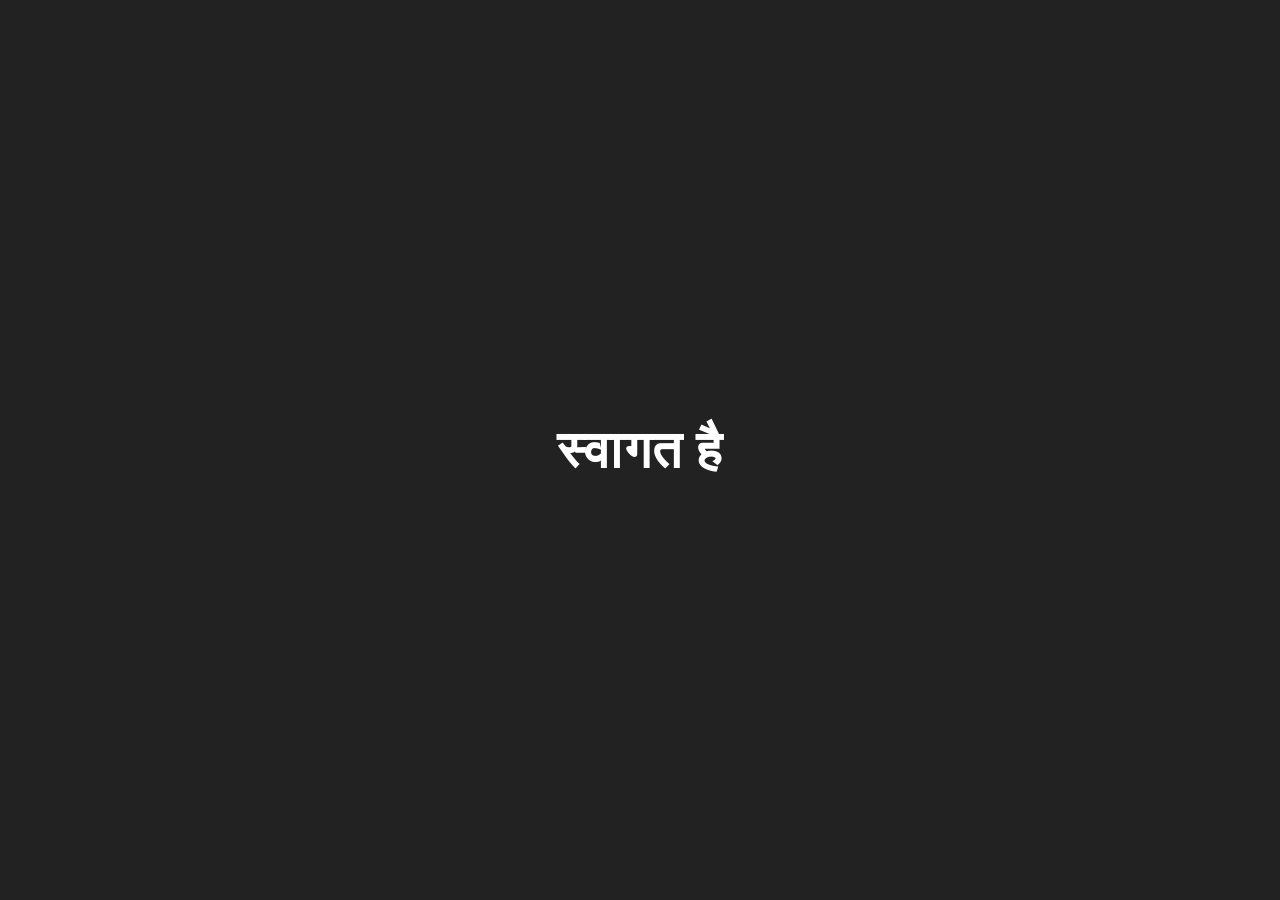
==== commit e6e6438a: "Updated Site with fixes" ====
--- a/index.html
+++ b/index.html
@@ -4,6 +4,7 @@
 <head>
   <meta charset="utf-8">
   <meta name="viewport" content="width=device-width, initial-scale=1">
+  <title>Soumyajit Das - Physics Student & Tech Enthusiast</title>
 <!-- Google Tag Manager -->
 <script>(function(w,d,s,l,i){w[l]=w[l]||[];w[l].push({'gtm.start':
 new Date().getTime(),event:'gtm.js'});var f=d.getElementsByTagName(s)[0],
@@ -11,46 +12,85 @@
 'https://www.googletagmanager.com/gtm.js?id='+i+dl;f.parentNode.insertBefore(j,f);
 })(window,document,'script','dataLayer','GTM-PLJ5ZMNP');</script>
 <!-- End Google Tag Manager -->
-  
- <!--Canonical tag-->
+
+  <!-- Canonical tag -->
   <link rel="canonical" href="https://soumyajit9696.github.io/" />
+
   <!-- Meta Tags -->
-  <meta name="description" content="Official website of Soumyajit Das, a Physics student and tech enthusiast. Explore my portfolio, blog, Linkedin,  tools, AI arts, and more.">
+  <meta name="description" content="Official website of Soumyajit Das, a Physics student and tech enthusiast. Explore my portfolio, blog, tools, AI arts, and more.">
   <meta name="keywords" content="Soumyajit Das, Physics Student, Tech enthusiast, Portfolio, Blog, AI Arts">
   <meta name="author" content="Soumyajit Das">
+  <meta name="robots" content="index, follow">
 
   <!-- Open Graph Tags -->
-  <meta property="og:title" content="Soumyajit Das - Physics Student & Tech enthusiast">
+  <meta property="og:title" content="Soumyajit Das - Physics Student & Tech Enthusiast">
   <meta property="og:description" content="Official website of Soumyajit Das, a Physics student and Tech enthusiast. Explore my portfolio, blog, tools, AI arts, and more.">
-  <meta property="og:image" content="./images/abtt.png"> <!-- Replace with your OG image URL -->
-  <meta property="og:url" content="https://soumyajit9696.github.io/"> <!-- Replace with your website URL -->
+  <meta property="og:image" content="https://soumyajit9696.github.io/images/abtt.webp">
+  <meta property="og:image:width" content="1200">
+  <meta property="og:image:height" content="630">
+  <meta property="og:url" content="https://soumyajit9696.github.io/">
   <meta property="og:type" content="website">
-  
+  <meta property="og:site_name" content="Soumyajit Das Portfolio">
+
   <!-- Twitter Card Tags -->
   <meta name="twitter:card" content="summary_large_image">
-  <meta name="twitter:title" content="Soumyajit Das - Physics Student & Tech enthusiast">
+  <meta name="twitter:site" content="@soumyajit9696">
+  <meta name="twitter:title" content="Soumyajit Das - Physics Student & Tech Enthusiast">
   <meta name="twitter:description" content="Official website of Soumyajit Das, a Physics student and Tech enthusiast. Explore my portfolio, blog, tools, AI arts, and more.">
-  <meta name="twitter:image" content="images/abtt.png"> <!-- Replace with your OG image URL -->
-  
-  <!-- Template CSS Files -->
+  <meta name="twitter:image" content="https://soumyajit9696.github.io/images/abtt.webp">
+  <meta name="theme-color" content="#ec1839">
+
+  <!-- Schema.org Person Structured Data -->
+  <script type="application/ld+json">
+  {
+    "@context": "https://schema.org",
+    "@type": "Person",
+    "name": "Soumyajit Das",
+    "url": "https://soumyajit9696.github.io/",
+    "image": "https://soumyajit9696.github.io/images/abtt.webp",
+    "email": "dsoumyajit@gmail.com",
+    "jobTitle": "Physics Researcher & Software Developer",
+    "worksFor": {
+      "@type": "EducationalOrganization",
+      "name": "National Institute of Technology Silchar"
+    },
+    "sameAs": [
+      "https://github.com/soumyajit9696",
+      "https://www.linkedin.com/in/soumyajit-das-40a1851b8/"
+    ],
+    "knowsAbout": [
+      "Condensed Matter Physics",
+      "Density Functional Theory (DFT)",
+      "VaspViz Software",
+      "Computational Physics",
+      "Web Development"
+    ],
+    "description": "Physics Student and Tech Enthusiast specializing in DFT, Computational Physics, and Scientific Software Development."
+  }
+  </script>
+
+  <!-- Favicon -->
+  <link rel="apple-touch-icon" sizes="180x180" href="favicon/apple-touch-icon.png">
+  <link rel="icon" type="image/x-icon" href="favicon/favicon.ico">
+  <link rel="icon" type="image/png" sizes="32x32" href="favicon/favicon-32x32.png">
+  <link rel="icon" type="image/png" sizes="16x16" href="favicon/favicon-16x16.png">
+  <link rel="icon" type="image/svg+xml" href="favicon/favicon.svg">
+
+  <!-- Preconnect for performance -->
+  <link rel="preconnect" href="https://fonts.googleapis.com">
+  <link rel="preconnect" href="https://fonts.gstatic.com" crossorigin>
+  <link rel="preconnect" href="https://stackpath.bootstrapcdn.com">
+  <link rel="preconnect" href="https://www.googletagmanager.com">
+
+  <!-- Stylesheets -->
   <link rel="stylesheet" href="css/style.css" type="text/css">
-
   <!-- Live Style Switcher - Demo Only -->
-  <link rel="stylesheet" class="alternate-style" title="pink" href="css/skins/pink.css" type="text/css">
-  <link rel="stylesheet" class="alternate-style" title="blue" href="css/skins/blue.css" type="text/css" disabled>
-  <link rel="stylesheet" class="alternate-style" title="green" href="css/skins/green.css" type="text/css" disabled>
-  <link rel="stylesheet" class="alternate-style" title="orange" href="css/skins/orange.css" type="text/css" disabled>
-  <link rel="stylesheet" class="alternate-style" title="yellow" href="css/skins/yellow.css" type="text/css" disabled>
+  
+  
+  
+  
+  
   <link rel="stylesheet" href="css/styleSwitcher.css" type="text/css">
-  <!--F A V I C O N-->
-  <link href="./images/abtt.png" rel="shortcut icon" type="image/x-icon">
-  <link rel="icon" type="image/x-icon" href="./favicon/favicon.ico">
-  <link rel="icon" type="image/png" sizes="32x32" href="./favicon/favicon-32x32.png">
-  <link rel="icon" type="image/png" sizes="16x16" href="./favicon/favicon-16x16.png">
-  <link rel="icon" type="image/svg+xml" href="./favicon/favicon.svg">
-
-  <meta name="robots" content="index, follow">
-   <title>Soumyajit Das - Physics Student & Tech enthusiast</title>
 
 <!-- Google tag (gtag.js) -->
 <script async src="https://www.googletagmanager.com/gtag/js?id=G-0BSMLY357C"></script>
@@ -58,10 +98,9 @@
   window.dataLayer = window.dataLayer || [];
   function gtag(){dataLayer.push(arguments);}
   gtag('js', new Date());
-
   gtag('config', 'G-0BSMLY357C');
 </script>
-  
+
 </head>
 
 
@@ -78,9 +117,9 @@
   <!-- Preloader End -->
 
   <!-- Main Container -->
-  <div class="main-container">
+  <main class="main-container">
     <!-- Aside -->
-    <div class="aside">
+    <aside class="aside">
       <!-- Nav Toggler Btn -->
       <div class="nav-toggler">
         <span></span>
@@ -88,24 +127,24 @@
       <div class="aside-inner">
         <!-- Logo -->
         <div class="logo">
-          <a href="https://soumyajit9696.github.io/">SOUMYA.</a>
+          <a href="index.html">SOUMYA.</a>
         </div>
         <!-- Nav -->
         <ul class="nav">
-          <li><a href="#home" class="active"><i class="fa fa-home"></i> Home</a></li>
-          <li><a href="#about"><i class="fa fa-user"></i> About</a></li>
-          <li><a href="#services"><i class="fa fa-list"></i> Tools</a></li>
-          <li><a href="#gallery"><i class="fa fa-camera"></i> Gallery</a></li>
-          <li><a href="#blog"><i class="fa fa-envelope"></i> Blog</a></li>
-          <li><a href="#ai-arts"><i class="fa fa-pencil"></i> AI Arts</a></li>
-          <li><a href="#resources"><i class="fa fa-comments"></i> Resources</a></li>
+          <li><a href="index.html" class="active"><i class="fa fa-home"></i> Home</a></li>
+          <li><a href="about.html"><i class="fa fa-user"></i> About</a></li>
+          <li><a href="skills.html"><i class="fa fa-list"></i> Skills</a></li>
+          <li><a href="gallery.html"><i class="fa fa-camera"></i> Gallery</a></li>
+          <li><a href="blog.html"><i class="fa fa-envelope"></i> Blog</a></li>
+          <li><a href="ai-arts.html"><i class="fa fa-pencil"></i> AI Arts</a></li>
+          <li><a href="resources.html"><i class="fa fa-comments"></i> Resources</a></li>
         </ul>
         <!-- Copyright -->
         <div class="copyright-text">
           &copy; 2026 Soumyajit Das
         </div>
       </div>
-    </div>
+    </aside>
     <!-- Aside End -->
     <!-- Main Content -->
     <div class="main-content">
@@ -115,985 +154,27 @@
         <div class="container">
           <div class="intro">
             <div class="club-crests" aria-hidden="true">
-              <img src="images/manchester-city-crest.svg" alt="" class="club-crest club-crest-city">
-              <img src="images/mohun-bagan-super-giant-crest.png" alt="" class="club-crest club-crest-mbsg">
+              <img src="images/manchester-city-crest.svg" alt="" class="club-crest club-crest-city" loading="lazy">
+              <img src="images/mohun-bagan-super-giant-crest.webp" alt="" class="club-crest club-crest-mbsg" loading="lazy">
             </div>
-            <img src="images/abtt.png" alt="profile" class="shadow-dark">
+            <img src="images/abtt.webp" alt="Soumyajit Das - Physics Student and Tech Enthusiast" class="shadow-dark" loading="lazy">
             <h1>Soumyajit Das</h1>
             <span class="iTyped"></span>
             <div class="social-links">
-              <a href="https://github.com/Soumyajit9696"><i class="fa fa-github"></i></a>
-              <a href="#"><i class="fa fa-facebook"></i></a>
-              <a href="mailto:dsoumyajit@gmail.com"><i class="fa fa-envelope-o"></i></a>
-              <a href="https://www.linkedin.com/in/soumyajit-das-40a1851b8/"><i class="fa fa-linkedin"></i></a>
+              <a href="https://github.com/Soumyajit9696" aria-label="GitHub Profile" rel="noopener noreferrer" target="_blank"><i class="fa fa-github"></i></a>
+              <a href="#" aria-label="Facebook Profile"><i class="fa fa-facebook"></i></a>
+              <a href="mailto:dsoumyajit@gmail.com" aria-label="Send Email"><i class="fa fa-envelope-o"></i></a>
+              <a href="https://www.linkedin.com/in/soumyajit-das-40a1851b8/" aria-label="LinkedIn Profile" rel="noopener noreferrer" target="_blank"><i class="fa fa-linkedin"></i></a>
             </div>
           </div>
         </div>
       </section>
       <!-- Home Section End -->
 
-      <!-- About Section -->
-      <section class="about section" id="about">
-        <div class="container">
-          <div class="row">
-            <div class="section-title padd-15">
-              <h2>About Me</h2>
-            </div>
-          </div>
-          <div class="row">
-            <div class="about-content padd-15">
-              <div class="row">
-                <div class="about-text padd-15">
-                  <h3>I'm Soumyajit Das and a <span>Physics Student</span></h3>
-                  <p>A physics graduate with a keen interest in semiconductor physics, condensed matter physics, and computational materials science. I am interested in first-principles simulations, nanoscience, MEMS/NEMS, and
-machine learning applications in physics. I want to contribute towards the scientific community through
-my skills and learning. </p>
-                </div>
-              </div>
-              <div class="row">
-                <div class="personal-info padd-15">
-                  <div class="row">
-                    <div class="info-item padd-15">
-                      <p>Birthday : <span>7 September 2002</span></p>
-                    </div>
-                    <div class="info-item padd-15">
-                      <p>Age : <span>23</span></p>
-                    </div>
-                    <div class="info-item padd-15">
-                      <p>Website : <span>https://soumyajit9696.github.io/</span></p>
-                    </div>
-                    <div class="info-item padd-15">
-                      <p>Email : <span>dsoumyajit295@gmail.com</span></p>
-                    </div>
-                    <div class="info-item padd-15">
-                      <p>Degree : <span>M.Sc Physics(Applied Physics)</span></p>
-                    </div>
-                    <div class="info-item padd-15">
-                      <p>Phone : <span>+91 8538852773</span></p>
-                    </div>
-                    <div class="info-item padd-15">
-                      <p>City : <span>Silchar, Assam</span></p>
-                    </div>
-                    <div class="info-item padd-15">
-                      <p>Subject : <span>Physics</span></p>
-                    </div>
-                  </div>
-                  <div class="row">
-                    <div class="buttons padd-15">
-                      <a href="./docs/SOUMYAJIT_DAS_CV (6).pdf" class="btn">Download Resume</a>
-                      <a href="#home" data-section-index="1" class="btn hire-me">Say, HI</a>
-                    </div>
-                  </div>
-                </div>
-                <div class="skills padd-15">
-                  <div class="row">
-                    <div class="skill-item padd-15">
-                      <h5>Python</h5>
-                      <div class="progress">
-                        <div class="progress-in" style="width: 76%;"></div>
-                        <div class="skill-porcent">
-                          76%
-                        </div>
-                      </div>
-                    </div>
-                    <div class="skill-item padd-15">
-                      <h5>Javascript</h5>
-                      <div class="progress">
-                        <div class="progress-in" style="width: 40%;"></div>
-                        <div class="skill-porcent">
-                          40%
-                        </div>
-                      </div>
-                    </div>
-                    <div class="skill-item padd-15">
-                      <h5>Linux</h5>
-                      <div class="progress">
-                        <div class="progress-in" style="width: 40%;"></div>
-                        <div class="skill-porcent">
-                          40%
-                        </div>
-                      </div>
-                    </div>
-                    <div class="skill-item padd-15">
-                      <h5>DFT/VASP</h5>
-                      <div class="progress">
-                        <div class="progress-in" style="width: 60%;"></div>
-                        <div class="skill-porcent">
-                          60%
-                        </div>
-                      </div>
-                    </div>
-                  </div>
-                </div>
-              </div>
-
-              <div class="row">
-                <div class="education padd-15">
-                  <h3 class="title">Education</h3>
-                  <div class="row">
-                    <div class="timeline-box padd-15">
-                      <div class="timeline shadow-dark">
-                        <!-- timeline Item -->
-                        <div class="timeline-item">
-                          <div class="circle-dot"></div>
-                          <h6 class="timeline-date"><i class="fa fa-calendar"></i> 2024 - 2026</h6>
-                          <h4 class="timeline-title">Master of Science In Physics, NIT Silchar </h4>
-                          <p class="timeline-text">M.Sc. in Physics at NIT Silchar, with a strong focus on theoretical and computational physics. 
-                            Developed advanced knowledge and research skills through coursework and research in condensed matter physics, materials science, 
-                            and computational methods.
-                          </p>
-                        </div>
-                        <!-- timeline Item End -->
-                        <!-- timeline Item -->
-                        <div class="timeline-item">
-                          <div class="circle-dot"></div>
-                          <h6 class="timeline-date"><i class="fa fa-calendar"></i> 2020 - 2023</h6>
-                          <h4 class="timeline-title">Bachelor of Science, PHYSICS(hons)</h4>
-                          <p class="timeline-text">I graduated with a Bachelor's in Physics Honours from Calcutta University, achieving a CGPA of 8.11. 
-                            This accomplishment showcases my dedication to academic excellence and a strong grasp of advanced physics concepts.</p>
-                        </div>
-                        <!-- timeline Item End -->
-                        <!-- timeline Item -->
-                        <div class="timeline-item">
-                          <div class="circle-dot"></div>
-                          <h6 class="timeline-date"><i class="fa fa-calendar"></i> 2012 - 2020</h6>
-                          <h4 class="timeline-title">Higher Secondary</h4>
-                          <p class="timeline-text">I completed my Higher Secondary education with a score of 480 out of 500 under the WBCHSE board.
-                             This reflects my commitment to academic excellence and a solid foundation in the sciences.</p>
-                        </div>
-                        <!-- timeline Item End -->
-                      </div>
-                    </div>
-                  </div>
-                </div>
-                <div class="experience padd-15">
-                  <h3 class="title">Experience</h3>
-                  <div class="row">
-                    <div class="timeline-box padd-15">
-                      <div class="timeline shadow-dark">
-                        <!-- timeline Item -->
-                        <div class="timeline-item">
-                          <div class="circle-dot"></div>
-                          <h6 class="timeline-date"><i class="fa fa-calendar"></i>2025 - current</h6>
-                          <h4 class="timeline-title">M.Sc Project</h4>
-                          <p class="timeline-text"> Completed an M.Sc. research project on the first-principles study of
-two-dimensional transition-metal dichalcogenides (TMDCs), focusing on
-their electronic and optoelectronic properties using Density Functional
-Theory (DFT) and VASP.</p>
-                        </div>
-                        <!-- timeline Item End -->
-                        <!-- timeline Item -->
-                        <div class="timeline-item">
-                          <div class="circle-dot"></div>
-                          <h6 class="timeline-date"><i class="fa fa-calendar"></i> 2025 - may to july</h6>
-                          <h4 class="timeline-title">Summer Internship</h4>
-                          <p class="timeline-text">I have done summer internship at IISER Kolkata under Prof. Satyabrataa Raj, SSPL Lab, Department of Physical Sciences.</p>
-                        </div>
-                        <!-- timeline Item End -->
-                        <!-- timeline Item -->
-                        <div class="timeline-item">
-                          <div class="circle-dot"></div>
-                          <h6 class="timeline-date"><i class="fa fa-calendar"></i> 2012 - 2020</h6>
-                          <h4 class="timeline-title">Student</h4>
-                          <p class="timeline-text">Lorem ipsum dolor sit amet, consectetur adipiscing elit. Quisque scelerisque diam non
-                            nisi semper, et elementum lorem ornare.</p>
-                        </div>
-                        <!-- timeline Item End -->
-                      </div>
-                    </div>
-                  </div>
-                </div>
-              </div>
-
-            </div>
-          </div>
-        </div>
-      </section>
-      <!-- About Section End -->
-
-<!-- Tools Section -->
-<section class="tools section" id="services">
-  <div class="container">
-    <div class="row">
-      <div class="section-title padd-15">
-        <h2>Tools</h2>
-      </div>
-    </div>
-    <div class="container__box row">
-      <div class="box col-md-4 col-sm-6 col-xs-12">
-        <img src="icons/python.png" alt="Python">
-        <h3>Python</h3>
-        <p>Lorem ipsum, dolor sit amet consectetur adipisicing elit. Sunt, soluta.</p>
-        <a href="" class="btn">Read More</a>
-      </div>
-      <div class="box col-md-4 col-sm-6 col-xs-12">
-        <img src="icons/numpy.png" alt="NumPy">
-        <h3>NumPy</h3>
-        <p>Lorem ipsum, dolor sit amet consectetur adipisicing elit. Sunt, soluta.</p>
-        <a href="" class="btn">Read More</a>
-      </div>
-      <div class="box col-md-4 col-sm-6 col-xs-12">
-        <img src="icons/javascript.png" alt="JavaScript">
-        <h3>JavaScript</h3>
-        <p>Lorem ipsum, dolor sit amet consectetur adipisicing elit. Sunt, soluta.</p>
-        <a href="" class="btn">Read More</a>
-      </div>
-      <div class="box col-md-4 col-sm-6 col-xs-12">
-        <img src="icons/blender.png" alt="Blender">
-        <h3>Blender</h3>
-        <p>Lorem ipsum, dolor sit amet consectetur adipisicing elit. Sunt, soluta.</p>
-        <a href="" class="btn">Read More</a>
-      </div>
-      <div class="box col-md-4 col-sm-6 col-xs-12">
-        <img src="icons/powerpoint.png" alt="PowerPoint">
-        <h3>PowerPoint</h3>
-        <p>Lorem ipsum, dolor sit amet consectetur adipisicing elit. Sunt, soluta.</p>
-        <a href="" class="btn">Read More</a>
-      </div>
-      <div class="box col-md-4 col-sm-6 col-xs-12">
-        <img src="icons/latex.png" alt="LaTeX">
-        <h3>LaTeX</h3>
-        <p>Lorem ipsum, dolor sit amet consectetur adipisicing elit. Sunt, soluta.</p>
-        <a href="" class="btn">Read More</a>
-      </div>
-    </div>
-  </div>
-</section>
-
-
-      <!-- Gallery Section -->
-      <section class="gallery section" id="gallery">
-        <div class="container">
-          <div class="row">
-            <div class="section-title padd-15">
-              <h2>Gallery</h2>
-            </div>
-          </div>
-          <div class="row">
-            <div class="gallery-filter padd-15">
-              <button type="button" class="active" data-filter="all">All</button>
-              <button type="button" data-filter="images">Images</button>
-              <button type="button" data-filter="physics">Physics</button>
-              <button type="button" data-filter="football">Football</button>
-              <button type="button" data-filter="college">College Days</button>
-              <button type="button" data-filter="trips">Trips</button>
-            </div>
-          </div>
-          <div class="row">
-            <!-- Placeholder for College Days -->
-            <div class="gallery-item padd-15" data-category="college">
-              <div class="gallery-item-inner shadow-dark">
-                <div class="gallery-img">
-                  <img src="./images/trnss.png" alt="College Photo Placeholder">
-                </div>
-                <div class="gallery-info">
-                  <h4>College Memories</h4>
-                  <div class="icon">
-                    <i class="fa fa-search"></i>
-                  </div>
-                </div>
-              </div>
-            </div>
-            <!-- Placeholder for Trips -->
-            <div class="gallery-item padd-15" data-category="trips">
-              <div class="gallery-item-inner shadow-dark">
-                <div class="gallery-img">
-                  <img src="./images/trnss.png" alt="Trip Photo Placeholder">
-                </div>
-                <div class="gallery-info">
-                  <h4>Trip to Mountains</h4>
-                  <div class="icon">
-                    <i class="fa fa-search"></i>
-                  </div>
-                </div>
-              </div>
-            </div>
-            <!-- Gallery Item -->
-            <div class="gallery-item padd-15" data-category="images">
-              <div class="gallery-item-inner shadow-dark">
-                <div class="gallery-img">
-                  <img src="images/portfolio/1.jpg" alt="images">
-                </div>
-                <div class="gallery-info">
-                  <h4>Car</h4>
-                  <div class="icon">
-                    <i class="fa fa-search"></i>
-                  </div>
-                </div>
-              </div>
-            </div>
-            <!-- Gallery Item End -->
-            <!-- Gallery Item -->
-            <div class="gallery-item padd-15" data-category="images">
-              <div class="gallery-item-inner shadow-dark">
-                <div class="gallery-img">
-                  <img src="images/portfolio/2.jpg" alt="images">
-                </div>
-                <div class="gallery-info">
-                  <h4>Nature</h4>
-                  <div class="icon">
-                    <i class="fa fa-search"></i>
-                  </div>
-                </div>
-              </div>
-            </div>
-            <!-- Gallery Item End -->
-            <!-- Gallery Item -->
-            <div class="gallery-item padd-15" data-category="images">
-              <div class="gallery-item-inner shadow-dark">
-                <div class="gallery-img">
-                  <img src="images/portfolio/3.jpg" alt="Wordpress">
-                </div>
-                <div class="gallery-info">
-                  <h4>India</h4>
-                  <div class="icon">
-                    <i class="fa fa-search"></i>
-                  </div>
-                </div>
-              </div>
-            </div>
-            <!-- Gallery Item End -->
-            <!-- Gallery Item -->
-            <div class="gallery-item padd-15" data-category="physics">
-              <div class="gallery-item-inner shadow-dark">
-                <div class="gallery-img">
-                  <img src="images/portfolio/4.jpg" alt="physics">
-                </div>
-                <div class="gallery-info">
-                  <h4>Physics</h4>
-                  <div class="icon">
-                    <i class="fa fa-search"></i>
-                  </div>
-                </div>
-              </div>
-            </div>
-            <!-- Gallery Item End -->
-            <!-- Gallery Item -->
-            <div class="gallery-item padd-15" data-category="physics">
-              <div class="gallery-item-inner shadow-dark">
-                <div class="gallery-img">
-                  <img src="images/portfolio/6.jpg" alt="Wordpress">
-                </div>
-                <div class="gallery-info">
-                  <h4>Physics</h4>
-                  <div class="icon">
-                    <i class="fa fa-search"></i>
-                  </div>
-                </div>
-              </div>
-            </div>
-            <!-- Gallery Item End -->
-            <!-- Gallery Item -->
-            <div class="gallery-item padd-15" data-category="football">
-              <div class="gallery-item-inner shadow-dark">
-                <div class="gallery-img">
-                  <img src="images/portfolio/5.jpg" alt="football">
-                </div>
-                <div class="gallery-info">
-                  <h4>Lionel Messi</h4>
-                  <div class="icon">
-                    <i class="fa fa-search"></i>
-                  </div>
-                </div>
-              </div>
-            </div>
-            <!-- Gallery Item End -->
-          </div>
-        </div>
-      </section>
-      <!-- Gallery Section End -->
-
-      <!-- Blog Section -->
-      <section class="blog section" id="blog">
-        <div class="container">
-          <div class="row">
-            <div class="section-title padd-15">
-              <h2>Latest Blog</h2>
-            </div>
-          </div>
-          <div class="row" id="blogger-posts" aria-live="polite"></div>
-        </div>
-      </section>
-      <!-- Blog Section End -->
-
-<!-- AI Arts Section -->
-<section class="ai-arts section" id="ai-arts">
-  <div class="container">
-    <div class="row">
-    <div class="row">
-      <div class="section-title padd-15">
-        <h2>AI Arts</h2>
-      </div>
-    </div>
-    <div class="row">
-      <!-- Existing AI Arts items -->
-      <div class="ai-arts-item padd-15" data-category="ai-art">
-        <div class="ai-arts-img">
-          <img src="./images/ai_arts/ai_arts (39).jpg" alt="">
-        </div>
-      </div>
-      <div class="ai-arts-item padd-15" data-category="ai-art">
-        <div class="ai-arts-img">
-          <img src="./images/ai_arts/ai_arts (5).jpg" alt="">
-        </div>
-      </div>
-      <div class="ai-arts-item padd-15" data-category="ai-art">
-        <div class="ai-arts-img">
-          <img src="./images/ai_arts/ai_arts (44).jpg" alt="">
-        </div>
-      </div>
-      <div class="ai-arts-item padd-15" data-category="ai-art">
-        <div class="ai-arts-img">
-          <img src="./images/ai_arts/ai_arts (10).jpg" alt="">
-        </div>
-      </div>
-      <div class="ai-arts-item padd-15" data-category="ai-art">
-        <div class="ai-arts-img">
-          <img src="./images/ai_arts/ai_arts (7).jpg" alt="">
-        </div>
-      </div>
-      <div class="ai-arts-item padd-15" data-category="ai-art">
-        <div class="ai-arts-img">
-          <img src="./images/ai_arts/ai_arts (45).jpg" alt="">
-        </div>
-      </div>
-      <div class="ai-arts-item padd-15" data-category="ai-art">
-        <div class="ai-arts-img">
-          <img src="./images/ai_arts/ai_arts (19).jpg" alt="">
-        </div>
-      </div>
-      <div class="ai-arts-item padd-15" data-category="ai-art">
-        <div class="ai-arts-img">
-          <img src="./images/ai_arts/ai_arts (40).jpg" alt="">
-        </div>
-      </div>
-      <div class="ai-arts-item padd-15" data-category="ai-art">
-        <div class="ai-arts-img">
-          <img src="./images/ai_arts/ai_arts (29).jpg" alt="">
-        </div>
-      </div>
-      <div class="ai-arts-item padd-15" data-category="ai-art">
-        <div class="ai-arts-img">
-          <img src="./images/ai_arts/ai_arts (43).jpg" alt="">
-        </div>
-      </div>
-      <div class="ai-arts-item padd-15" data-category="ai-art">
-        <div class="ai-arts-img">
-          <img src="./images/ai_arts/ai_arts (9).jpg" alt="">
-        </div>
-      </div>
-      <div class="ai-arts-item padd-15" data-category="ai-art">
-        <div class="ai-arts-img">
-          <img src="./images/ai_arts/ai_arts (13).jpg" alt="">
-        </div>
-      </div>
-      <div class="ai-arts-item padd-15" data-category="ai-art">
-        <div class="ai-arts-img">
-          <img src="./images/ai_arts/ai_arts (7).jpg" alt="">
-        </div>
-      </div>
-      <div class="ai-arts-item padd-15" data-category="ai-art">
-        <div class="ai-arts-img">
-          <img src="./images/ai_arts/ai_arts (18).jpg" alt="">
-        </div>
-      </div>
-      <div class="ai-arts-item padd-15" data-category="ai-art">
-        <div class="ai-arts-img">
-          <img src="./images/ai_arts/ai_arts (46).jpg" alt="">
-        </div>
-      </div>
-      <div class="ai-arts-item padd-15" data-category="ai-art">
-        <div class="ai-arts-img">
-          <img src="./images/ai_arts/ai_arts (47).jpg" alt="">
-        </div>
-      </div>
-      <div class="ai-arts-item padd-15" data-category="ai-art">
-        <div class="ai-arts-img">
-          <img src="./images/ai_arts/ai_arts (48).jpg" alt="">
-        </div>
-      </div>
-      <div class="ai-arts-item padd-15" data-category="ai-art">
-        <div class="ai-arts-img">
-          <img src="./images/ai_arts/ai_arts (49).jpg" alt="">
-        </div>
-      </div>
-      <div class="ai-arts-item padd-15" data-category="ai-art">
-        <div class="ai-arts-img">
-          <img src="./images/ai_arts/ai_arts (50).jpg" alt="">
-        </div>
-      </div>
-      <div class="ai-arts-item padd-15" data-category="ai-art">
-        <div class="ai-arts-img">
-          <img src="./images/ai_arts/ai_arts (51).jpg" alt="">
-        </div>
-      </div>
-      <div class="ai-arts-item padd-15" data-category="ai-art">
-        <div class="ai-arts-img">
-          <img src="./images/ai_arts/ai_arts (52).jpg" alt="">
-        </div>
-      </div>
-      <div class="ai-arts-item padd-15" data-category="ai-art">
-        <div class="ai-arts-img">
-          <img src="./images/ai_arts/ai_arts (53).jpg" alt="">
-        </div>
-      </div>
-      <div class="ai-arts-item padd-15" data-category="ai-art">
-        <div class="ai-arts-img">
-          <img src="./images/ai_arts/ai_arts (54).jpg" alt="">
-        </div>
-      </div>
-      <div class="ai-arts-item padd-15" data-category="ai-art">
-        <div class="ai-arts-img">
-          <img src="./images/ai_arts/ai_arts (55).jpg" alt="">
-        </div>
-      </div>
-      <div class="ai-arts-item padd-15" data-category="ai-art">
-        <div class="ai-arts-img">
-          <img src="./images/ai_arts/ai_arts (56).jpg" alt="">
-        </div>
-      </div>
-      <div class="ai-arts-item padd-15" data-category="ai-art">
-        <div class="ai-arts-img">
-          <img src="./images/ai_arts/ai_arts (57).jpg" alt="">
-        </div>
-      </div>
-      <div class="ai-arts-item padd-15" data-category="ai-art">
-        <div class="ai-arts-img">
-          <img src="./images/ai_arts/ai_arts (58).jpg" alt="">
-        </div>
-      </div>
-      <div class="ai-arts-item padd-15" data-category="ai-art">
-        <div class="ai-arts-img">
-          <img src="./images/ai_arts/ai_arts (59).jpg" alt="">
-        </div>
-      </div>
-      <div class="ai-arts-item padd-15" data-category="ai-art">
-        <div class="ai-arts-img">
-          <img src="./images/ai_arts/ai_arts (60).jpg" alt="">
-        </div>
-      </div>
-      <div class="ai-arts-item padd-15" data-category="ai-art">
-        <div class="ai-arts-img">
-          <img src="./images/ai_arts/ai_arts (61).jpg" alt="">
-        </div>
-      </div>
-      <div class="ai-arts-item padd-15" data-category="ai-art">
-        <div class="ai-arts-img">
-          <img src="./images/ai_arts/ai_arts (62).jpg" alt="">
-        </div>
-      </div>
-      <div class="ai-arts-item padd-15" data-category="ai-art">
-        <div class="ai-arts-img">
-          <img src="./images/ai_arts/ai_arts (63).jpg" alt="">
-        </div>
-      </div>
-      <div class="ai-arts-item padd-15" data-category="ai-art">
-        <div class="ai-arts-img">
-          <img src="./images/ai_arts/ai_arts (64).jpg" alt="">
-        </div>
-      </div>
-      <div class="ai-arts-item padd-15" data-category="ai-art">
-        <div class="ai-arts-img">
-          <img src="./images/ai_arts/ai_arts (47).jpg" alt="">
-        </div>
-      </div>
-      <div class="ai-arts-item padd-15" data-category="ai-art">
-        <div class="ai-arts-img">
-          <img src="./images/ai_arts/ai_arts (40).jpg" alt="">
-        </div>
-      </div>
-      <div class="ai-arts-item padd-15" data-category="ai-art">
-        <div class="ai-arts-img">
-          <img src="./images/ai_arts/ai_arts (26).jpg" alt="">
-        </div>
-      </div>
-      <div class="ai-arts-item padd-15" data-category="ai-art">
-        <div class="ai-arts-img">
-          <img src="./images/ai_arts/ai_arts (22).jpg" alt="">
-        </div>
-      </div>
-      <div class="ai-arts-item padd-15" data-category="ai-art">
-        <div class="ai-arts-img">
-          <img src="./images/ai_arts/ai_arts (34).jpg" alt="">
-        </div>
-      </div>
-      <div class="ai-arts-item padd-15" data-category="ai-art">
-        <div class="ai-arts-img">
-          <img src="./images/ai_arts/ai_arts (38).jpg" alt="">
-        </div>
-      </div>
-      <div class="ai-arts-item padd-15" data-category="ai-art">
-        <div class="ai-arts-img">
-          <img src="./images/ai_arts/ai_arts (46).jpg" alt="">
-        </div>
-      </div>
-      <div class="ai-arts-item padd-15" data-category="ai-art">
-        <div class="ai-arts-img">
-          <img src="./images/ai_arts/ai_arts (18).jpg" alt="">
-        </div>
-      </div>
-      <div class="ai-arts-item padd-15" data-category="ai-art">
-        <div class="ai-arts-img">
-          <img src="./images/ai_arts/ai_arts (16).jpg" alt="">
-        </div>
-      </div>
-      <div class="ai-arts-item padd-15" data-category="ai-art">
-        <div class="ai-arts-img">
-          <img src="./images/ai_arts/ai_arts (15).jpg" alt="">
-        </div>
-      </div>
-      <div class="ai-arts-item padd-15" data-category="ai-art">
-        <div class="ai-arts-img">
-          <img src="./images/ai_arts/ai_arts (14).jpg" alt="">
-        </div>
-      </div>
-      <div class="ai-arts-item padd-15" data-category="ai-art">
-        <div class="ai-arts-img">
-          <img src="./images/ai_arts/ai_arts (42).jpg" alt="">
-        </div>
-      </div>
-      <div class="ai-arts-item padd-15" data-category="ai-art">
-        <div class="ai-arts-img">
-          <img src="./images/ai_arts/ai_arts (28).jpg" alt="">
-        </div>
-      </div>
-      <div class="ai-arts-item padd-15" data-category="ai-art">
-        <div class="ai-arts-img">
-          <img src="./images/ai_arts/ai_arts (30).jpg" alt="">
-        </div>
-      </div>
-      <div class="ai-arts-item padd-15" data-category="ai-art">
-        <div class="ai-arts-img">
-          <img src="./images/ai_arts/ai_arts (31).jpg" alt="">
-        </div>
-      </div>
-      <div class="ai-arts-item padd-15" data-category="ai-art">
-        <div class="ai-arts-img">
-          <img src="./images/ai_arts/ai_arts (33).jpg" alt="">
-        </div>
-      </div>
-      <div class="ai-arts-item padd-15" data-category="ai-art">
-        <div class="ai-arts-img">
-          <img src="./images/ai_arts/ai_arts (36).jpg" alt="">
-        </div>
-      </div>
-      <div class="ai-arts-item padd-15" data-category="ai-art">
-        <div class="ai-arts-img">
-          <img src="./images/ai_arts/ai_arts (9).jpg" alt="">
-        </div>
-      </div>
-      <!-- Add more AI Arts items similarly -->
-    </div>
-  </div>
-
-  <!-- AI Arts Lightbox -->
-  <div class="ai-arts-lightbox">
-    <div class="ai-arts-lightbox-content">
-      <span class="ai-arts-lightbox-close">&times;</span>
-      <img src="images/ai-art1.jpg" alt="" class="ai-arts-lightbox-img">
-      <div class="caption">
-        <h4 class="ai-arts-caption-text"></h4>
-        <p class="ai-arts-caption-counter">1 of X</p>
-        <a href="images/ai-art1.jpg" download class="ai-arts-download-button">Download</a>
-      </div>
-    </div>
-  </div>
-</section>
-
-<!-- Resources-->
-<section class="resources section" id="resources">
-  <div class="container">
-    <div class="row">
-      <div class="section-title padd-15">
-        <h2>Resources</h2>
-      </div>
-    </div>
-    <div class="resources-grid">
-      <!-- Left Panel -->
-      <div class="res-left">
-        <!-- Top row: Date + Image -->
-        <div class="res-top-row">
-          <div class="res-date-widget" id="currentDate"></div>
-          <div class="res-image-widget">
-            <img src="./images/trnss.png" alt="Scenic View">
-          </div>
-        </div>
-        <!-- Music Player -->
-        <div class="res-music-player">
-          <div class="res-music-top">
-            <span class="res-song-title" id="resSongTitle">HALL OF FAME</span>
-            <i class="fa fa-heart-o res-fav-icon" id="resFavIcon"></i>
-          </div>
-          <div class="res-progress-bar">
-            <span class="res-time-left" id="resCurrentTime">0:00</span>
-            <div class="res-progress-track" id="resProgressTrack">
-              <div class="res-progress-fill" id="resProgressFill"></div>
-              <div class="res-progress-thumb" id="resProgressThumb"></div>
-            </div>
-            <span class="res-time-right" id="resDuration">0:00</span>
-          </div>
-          <div class="res-controls">
-            <i class="fa fa-random res-ctrl-icon" id="resShuffle"></i>
-            <i class="fa fa-backward res-ctrl-icon" id="resBackward"></i>
-            <button class="res-play-btn" id="resPlayBtn"><i class="fa fa-play" id="resPlayIcon"></i></button>
-            <i class="fa fa-forward res-ctrl-icon" id="resForward"></i>
-            <i class="fa fa-repeat res-ctrl-icon" id="resRepeat"></i>
-          </div>
-          <div class="res-volume-bar">
-            <i class="fa fa-volume-down res-vol-icon"></i>
-            <div class="res-volume-track" id="resVolumeTrack">
-              <div class="res-volume-fill" id="resVolumeFill" style="width:80%"></div>
-              <div class="res-volume-thumb" id="resVolumeThumb" style="left:calc(80% - 6px)"></div>
-            </div>
-            <i class="fa fa-volume-up res-vol-icon"></i>
-          </div>
-          <div class="res-status-bar">
-            <i class="fa fa-wifi"></i>
-            <i class="fa fa-bell"></i>
-            <span class="res-connected-badge">You're Connected</span>
-            <span class="res-battery"><i class="fa fa-battery-half"></i> 50%</span>
-          </div>
-          <div class="res-good-day">
-            HAVE A GOOD DAY <i class="fa fa-sun-o"></i>
-          </div>
-          <audio id="resAudio" preload="metadata">
-            <source src="favsong.mp3" type="audio/mpeg">
-          </audio>
-        </div>
-      </div>
-
-      <!-- Right Panel -->
-      <div class="res-right">
-        <!-- Projects (tall left column) -->
-        <div class="res-projects-card">
-          <h3 class="res-card-title">PROJECTS</h3>
-          <!-- Scenic image between title and list -->
-          <div class="res-projects-img">
-            <img src="./images/trnss.png" alt="Project Cover">
-          </div>
-          <ol class="res-projects-list">
-            <li>AFM OF UNITY</li>
-          </ol>
-          <a href="#" class="res-view-link">View all projects &rarr;</a>
-        </div>
-        <!-- Right sub-column: Software + Books -->
-        <div class="res-right-sub">
-          <div class="res-software-card">
-            <h3 class="res-card-title">SOFTWARE</h3>
-            <div class="res-code-icon">&lt;/&gt;</div>
-            <a href="#services" class="res-view-link">Explore my tools &rarr;</a>
-          </div>
-          <div class="res-books-card">
-            <h3 class="res-card-title">BOOKS</h3>
-            <div class="res-books-grid">
-              <a href="https://drive.google.com/drive/folders/1kgAgFtQFkJ_OmzYGRMNfcHJSnyEhJSwa?usp=sharing" class="res-book res-book-1" target="_blank"><i class="fa fa-book"></i></a>
-              <a href="#" class="res-book res-book-2"><i class="fa fa-book"></i></a>
-              <a href="#" class="res-book res-book-3"><i class="fa fa-book"></i></a>
-              <a href="#" class="res-book res-book-4"><i class="fa fa-book"></i></a>
-              <a href="#" class="res-book res-book-5"><i class="fa fa-book"></i></a>
-              <a href="#" class="res-book res-book-6"><i class="fa fa-book"></i></a>
-              <a href="#" class="res-book res-book-7"><i class="fa fa-book"></i></a>
-              <a href="#" class="res-book res-book-8"><i class="fa fa-book"></i></a>
-              <a href="#" class="res-book res-book-9"><i class="fa fa-book"></i></a>
-            </div>
-            <a href="#" class="res-view-link">View all books &rarr;</a>
-          </div>
-        </div>
-      </div>
-    </div>
-    
-    <!-- Downloads Section -->
-    <div class="downloads-heading" id="downloads">
-      <div>
-        <p class="downloads-kicker">RESOURCE LIBRARY</p>
-        <h2>Downloads</h2>
-        <p>Useful academic documents, research material, and study resources in one place.</p>
-      </div>
-      <span class="downloads-count">04 resources</span>
-    </div>
-    <div class="downloads-grid">
-      <article class="dl-card">
-        <div class="dl-card-header">
-          <div class="dl-icon-wrap dl-icon-red"><i class="fa fa-file-text-o"></i></div>
-          <span class="dl-card-type">DOCUMENT</span>
-        </div>
-        <div class="dl-info">
-          <h4 class="dl-title">Curriculum Vitae</h4>
-          <p class="dl-desc">My academic and professional resume, including research experience, education, and skills.</p>
-          <p class="dl-meta"><i class="fa fa-file-pdf-o"></i> PDF document</p>
-          <a href="./docs/SOUMYAJIT_DAS_CV (6).pdf" download class="dl-btn"><i class="fa fa-download"></i> Download CV</a>
-        </div>
-      </article>
-      <article class="dl-card">
-        <div class="dl-card-header">
-          <div class="dl-icon-wrap dl-icon-purple"><i class="fa fa-file-pdf-o"></i></div>
-          <span class="dl-card-type">RESEARCH</span>
-        </div>
-        <div class="dl-info">
-          <h4 class="dl-title">Research Paper</h4>
-          <p class="dl-desc">DFT study of Transition Metal Dichalcogenides for optoelectronic applications — M.Sc project.</p>
-          <p class="dl-meta"><i class="fa fa-clock-o"></i> In preparation</p>
-          <a href="#" class="dl-btn dl-btn-outline"><i class="fa fa-clock-o"></i> Coming Soon</a>
-        </div>
-      </article>
-      <article class="dl-card">
-        <div class="dl-card-header">
-          <div class="dl-icon-wrap dl-icon-dark"><i class="fa fa-book"></i></div>
-          <span class="dl-card-type">STUDY MATERIAL</span>
-        </div>
-        <div class="dl-info">
-          <h4 class="dl-title">Physics Notes</h4>
-          <p class="dl-desc">Curated notes on quantum mechanics, solid state physics, and computational methods.</p>
-          <p class="dl-meta"><i class="fa fa-folder-open-o"></i> Google Drive collection</p>
-          <a href="https://drive.google.com/drive/folders/1kgAgFtQFkJ_OmzYGRMNfcHJSnyEhJSwa?usp=sharing" target="_blank" rel="noopener" class="dl-btn"><i class="fa fa-external-link"></i> Open Drive</a>
-        </div>
-      </article>
-      <article class="dl-card">
-        <div class="dl-card-header">
-          <div class="dl-icon-wrap dl-icon-accent"><i class="fa fa-flask"></i></div>
-          <span class="dl-card-type">LAB WORK</span>
-        </div>
-        <div class="dl-info">
-          <h4 class="dl-title">Internship Report</h4>
-          <p class="dl-desc">Summer internship report from IISER Kolkata, SSPL Lab under Prof. Satyabrata Raj.</p>
-          <p class="dl-meta"><i class="fa fa-clock-o"></i> In preparation</p>
-          <a href="#" class="dl-btn dl-btn-outline"><i class="fa fa-clock-o"></i> Coming Soon</a>
-        </div>
-      </article>
-    </div>
-  </div>
-</section>
-
-<script>
-(function() {
-  /* --- Date Widget --- */
-  var dateEl = document.getElementById('currentDate');
-  if (dateEl) {
-    var today = new Date();
-    var day = today.getDate();
-    var month = today.toLocaleString('default', { month: 'short' }).toUpperCase();
-    dateEl.innerHTML = '<div>' + month + '</div><div>' + day + '</div>';
-  }
-
-  /* --- Music Player --- */
-  var audio      = document.getElementById('resAudio');
-  var playBtn    = document.getElementById('resPlayBtn');
-  var playIcon   = document.getElementById('resPlayIcon');
-  var curTimeEl  = document.getElementById('resCurrentTime');
-  var durEl      = document.getElementById('resDuration');
-  var progTrack  = document.getElementById('resProgressTrack');
-  var progFill   = document.getElementById('resProgressFill');
-  var progThumb  = document.getElementById('resProgressThumb');
-  var volTrack   = document.getElementById('resVolumeTrack');
-  var volFill    = document.getElementById('resVolumeFill');
-  var volThumb   = document.getElementById('resVolumeThumb');
-  var favIcon    = document.getElementById('resFavIcon');
-  var repeatBtn  = document.getElementById('resRepeat');
-  var backBtn    = document.getElementById('resBackward');
-  var fwdBtn     = document.getElementById('resForward');
-
-  if (!audio || !playBtn) return;
-
-  function fmt(s) {
-    s = isNaN(s) ? 0 : s;
-    var m = Math.floor(s / 60);
-    var sec = Math.floor(s % 60);
-    return m + ':' + (sec < 10 ? '0' : '') + sec;
-  }
-
-  playBtn.addEventListener('click', function() {
-    if (audio.paused) {
-      audio.play().catch(function() {});
-      playIcon.className = 'fa fa-pause';
-    } else {
-      audio.pause();
-      playIcon.className = 'fa fa-play';
-    }
-  });
-
-  audio.addEventListener('timeupdate', function() {
-    if (!audio.duration) return;
-    var pct = (audio.currentTime / audio.duration) * 100;
-    progFill.style.width = pct + '%';
-    progThumb.style.left = 'calc(' + pct + '% - 6px)';
-    curTimeEl.textContent = fmt(audio.currentTime);
-  });
-
-  audio.addEventListener('loadedmetadata', function() {
-    durEl.textContent = fmt(audio.duration);
-  });
-
-  audio.addEventListener('ended', function() {
-    playIcon.className = 'fa fa-play';
-  });
-
-  function seekTo(e) {
-    var rect = progTrack.getBoundingClientRect();
-    var pct  = Math.max(0, Math.min(1, (e.clientX - rect.left) / rect.width));
-    if (audio.duration) audio.currentTime = pct * audio.duration;
-  }
-  progTrack.addEventListener('click', seekTo);
-  var draggingProg = false;
-  progThumb.addEventListener('mousedown', function(e) { draggingProg = true; e.preventDefault(); });
-  document.addEventListener('mousemove', function(e) { if (draggingProg) seekTo(e); });
-  document.addEventListener('mouseup',   function()  { draggingProg = false; });
-
-  audio.volume = 0.8;
-  function setVol(e) {
-    var rect = volTrack.getBoundingClientRect();
-    var pct  = Math.max(0, Math.min(1, (e.clientX - rect.left) / rect.width));
-    audio.volume = pct;
-    volFill.style.width = (pct * 100) + '%';
-    volThumb.style.left = 'calc(' + (pct * 100) + '% - 6px)';
-  }
-  volTrack.addEventListener('click', setVol);
-  var draggingVol = false;
-  volThumb.addEventListener('mousedown', function(e) { draggingVol = true; e.preventDefault(); });
-  document.addEventListener('mousemove', function(e) { if (draggingVol) setVol(e); });
-  document.addEventListener('mouseup',   function()  { draggingVol = false; });
-
-  backBtn.addEventListener('click', function() { audio.currentTime = Math.max(0, audio.currentTime - 10); });
-  fwdBtn.addEventListener('click',  function() { audio.currentTime = Math.min(audio.duration || 0, audio.currentTime + 10); });
-
-  repeatBtn.addEventListener('click', function() {
-    audio.loop = !audio.loop;
-    repeatBtn.style.opacity = audio.loop ? '1' : '0.45';
-  });
-
-  favIcon.addEventListener('click', function() {
-    if (favIcon.classList.contains('fa-heart-o')) {
-      favIcon.classList.replace('fa-heart-o', 'fa-heart');
-      favIcon.style.color = '#c0392b';
-    } else {
-      favIcon.classList.replace('fa-heart', 'fa-heart-o');
-      favIcon.style.color = '';
-    }
-  });
-})();
-</script>
-
-
     </div>
     <!-- Main Content End -->
-  </div>
+  </main>
   <!-- Main Container End -->
-
-  <!-- Lightbox -->
-  <div class="lightbox">
-    <div class="lightbox-content">
-      <div class="lightbox-close">&times;</div>
-      <img src="" alt="" onclick="nextItem()" class="lightbox-img">
-      <div class="lightbox-caption">
-        <div class="caption-text"></div>
-        <div class="caption-counter"></div>
-      </div>
-    </div>
-    <div class="lightbox-controls">
-      <div class="prev-item" onclick="prevItem()"><i class="fa fa-angle-left"></i></div>
-      <div class="next-item" onclick="nextItem()"><i class="fa fa-angle-right"></i></div>
-    </div>
-  </div>
-  <!-- Lightbox End -->
 
   <!-- Live Style Switcher - Demo Only -->
   <div class="style-switcher">
@@ -1122,17 +203,8 @@
   <script src="js/ityped.min.js"></script>
   <!-- Template js -->
   <script src="js/script.js"></script>
-  <script src="js/blogger-posts.js"></script>
   <!-- Live Style Js - Demo Only -->
   <script src="js/styleSwitcher.js"></script>
 </body>
 
 </html>
-
-
-
-
-
-
-
-
--- a/css/style.css
+++ b/css/style.css
@@ -5,12 +5,24 @@
 @import url('https://fonts.googleapis.com/css?family=Rubik:500,700,900&display=swap');
 
 /* General Style */
+:root {
+    --skin-color: #ec1839;
+}
+
 body {
     margin: 0;
-    line-height: 1.5;
+    line-height: 1.6;
     font-size: 16px;
     font-family: 'Montserrat', sans-serif;
     font-weight: 400;
+    letter-spacing: -0.2px;
+}
+
+h1, h2, h3, h4, h5, h6 {
+    margin: 0;
+    color: #302e4d;
+    font-weight: 700;
+    letter-spacing: -0.5px;
 }
 
 * {
@@ -200,8 +212,8 @@
     padding: 12px 35px;
     color: #ffffff;
     border-radius: 40px;
-    transition: all 0.3s ease;
-    -webkit-transition: all 0.3s ease;
+    transition: transform 0.3s ease, background-color 0.3s ease, box-shadow 0.3s ease;
+    -webkit-transition: transform 0.3s ease, background-color 0.3s ease, box-shadow 0.3s ease;
     display: inline-block;
     white-space: nowrap;
     border: none;
@@ -209,8 +221,9 @@
 }
 
 .btn:hover {
-    -webkit-transform: scale(1.05);
-    transform: scale(1.05);
+    -webkit-transform: translateY(-2px);
+    transform: translateY(-2px);
+    box-shadow: 0 5px 15px rgba(0, 0, 0, 0.15);
 }
 
 .hidden {
@@ -488,8 +501,8 @@
     margin: 0 4px;
     border-radius: 50%;
     text-decoration: none;
-    -webkit-transition: all 0.3s ease;
-    transition: all 0.3s ease;
+    -webkit-transition: transform 0.3s ease, background-color 0.3s ease, opacity 0.3s ease;
+    transition: transform 0.3s ease, background-color 0.3s ease, opacity 0.3s ease;
     font-size: 25px;
 }
 
@@ -2010,8 +2023,8 @@
 }
 
 .res-play-btn:hover {
-  transform: scale(1.08);
-  box-shadow: 0 6px 18px rgba(236, 24, 57, 0.5);
+  transform: translateY(-2px);
+  box-shadow: 0 5px 15px rgba(0, 0, 0, 0.15);
 }
 
 .res-play-btn .fa {
@@ -2629,7 +2642,8 @@
 }
 
 .res-play-btn:hover {
-  transform: scale(1.08);
+    transform: translateY(-2px);
+    box-shadow: 0 5px 15px rgba(0, 0, 0, 0.15);
 }
 
 .res-play-btn .fa {
@@ -2988,4 +3002,337 @@
 .welcome-loader #welcome-word.is-leaving { opacity: 0; filter: blur(5px); transform: translateY(-7px); }
 .welcome-letter { display: inline-block; opacity: 0; transform: translateY(13px); animation: welcome-letter-in .32s cubic-bezier(.2,.8,.3,1) forwards; }
 @keyframes welcome-letter-in { to { opacity: 1; transform: translateY(0); } }
-@media (prefers-reduced-motion: reduce) { .welcome-loader #welcome-word { transition: none; } .welcome-letter { animation: none; opacity: 1; transform: none; } }+@media (prefers-reduced-motion: reduce) { .welcome-loader #welcome-word { transition: none; } .welcome-letter { animation: none; opacity: 1; transform: none; } }
+
+/* =============================================
+   GALLERY MASONRY REDESIGN
+   ============================================= */
+
+.gallery .container { padding-bottom: 40px; }
+
+/* Pill Filter Buttons */
+.gallery-filter-bar {
+  flex: 0 0 100%;
+  max-width: 100%;
+  display: flex;
+  flex-wrap: wrap;
+  gap: 10px;
+  margin-bottom: 36px;
+  align-items: center;
+}
+
+.filter-pill {
+  border: none;
+  padding: 9px 22px;
+  border-radius: 100px;
+  font-size: 13px;
+  font-weight: 700;
+  font-family: 'Montserrat', sans-serif;
+  cursor: pointer;
+  transition: all 0.25s ease;
+  background: rgba(48, 46, 77, 0.08);
+  color: #302e4d;
+  letter-spacing: 0.4px;
+  white-space: nowrap;
+  display: inline-flex;
+  align-items: center;
+  gap: 6px;
+  border: 2px solid transparent;
+}
+
+.filter-pill:hover {
+  background: rgba(48, 46, 77, 0.14);
+  transform: translateY(-2px);
+  box-shadow: 0 4px 12px rgba(48,46,77,0.12);
+}
+
+.filter-pill.active {
+  color: #fff;
+  border-color: transparent;
+  box-shadow: 0 5px 18px rgba(0,0,0,0.22);
+  transform: translateY(-2px);
+}
+
+/* Masonry Grid */
+.gallery-masonry {
+  column-count: 3;
+  column-gap: 18px;
+  width: 100%;
+  padding: 0 15px 30px;
+}
+
+/* Gallery Cards */
+.gallery-card {
+  break-inside: avoid;
+  margin-bottom: 18px;
+  position: relative;
+  border-radius: 16px;
+  overflow: hidden;
+  cursor: pointer;
+  box-shadow: 0 4px 20px rgba(48, 46, 77, 0.13);
+  transition: transform 0.35s cubic-bezier(.22,.68,0,1.3), box-shadow 0.35s ease;
+  display: block;
+}
+
+.gallery-card.hide { display: none; }
+
+.gallery-card.show {
+  display: block;
+  animation: galleryCardIn 0.4s ease;
+}
+
+@keyframes galleryCardIn {
+  from { opacity: 0; transform: scale(0.88); }
+  to   { opacity: 1; transform: scale(1); }
+}
+
+.gallery-card:hover {
+  transform: translateY(-5px) scale(1.015);
+  box-shadow: 0 16px 40px rgba(48, 46, 77, 0.24);
+}
+
+.gallery-card > img {
+  width: 100%;
+  display: block;
+  transition: transform 0.55s cubic-bezier(.22,.68,0,1.2);
+  border-radius: 16px;
+}
+
+.gallery-card:hover > img { transform: scale(1.08); }
+
+/* Hover Overlay */
+.gallery-overlay {
+  position: absolute;
+  inset: 0;
+  background: linear-gradient(
+    to top,
+    rgba(12, 8, 36, 0.92) 0%,
+    rgba(12, 8, 36, 0.4) 45%,
+    transparent 100%
+  );
+  display: flex;
+  flex-direction: column;
+  justify-content: flex-end;
+  padding: 20px;
+  opacity: 0;
+  transition: opacity 0.35s ease;
+  border-radius: 16px;
+}
+
+.gallery-card:hover .gallery-overlay { opacity: 1; }
+
+.gallery-overlay h4 {
+  color: #fff;
+  font-size: 16px;
+  font-weight: 700;
+  margin: 0 0 5px 0;
+  transform: translateY(10px);
+  transition: transform 0.35s ease;
+  text-shadow: 0 2px 10px rgba(0,0,0,0.5);
+  font-family: 'Rubik', sans-serif;
+}
+
+.gallery-card:hover .gallery-overlay h4 { transform: translateY(0); }
+
+.gallery-cat-badge {
+  font-size: 10px;
+  font-weight: 700;
+  color: rgba(255,255,255,0.65);
+  text-transform: uppercase;
+  letter-spacing: 1.4px;
+  transform: translateY(10px);
+  transition: transform 0.35s ease 0.04s;
+  display: inline-block;
+}
+
+.gallery-card:hover .gallery-cat-badge { transform: translateY(0); }
+
+/* Zoom icon – top-right corner */
+.gallery-zoom-icon {
+  position: absolute;
+  top: 14px;
+  right: 14px;
+  width: 34px;
+  height: 34px;
+  background: rgba(255,255,255,0.18);
+  backdrop-filter: blur(8px);
+  -webkit-backdrop-filter: blur(8px);
+  border-radius: 50%;
+  display: flex;
+  align-items: center;
+  justify-content: center;
+  color: #fff;
+  font-size: 13px;
+  transform: scale(0.6) rotate(-15deg);
+  opacity: 0;
+  transition: transform 0.35s cubic-bezier(.22,.68,0,1.4), opacity 0.3s ease;
+}
+
+.gallery-card:hover .gallery-zoom-icon {
+  transform: scale(1) rotate(0deg);
+  opacity: 1;
+}
+
+/* Responsive masonry columns */
+@media (max-width: 1100px) { .gallery-masonry { column-count: 2; } }
+@media (max-width: 600px)  { .gallery-masonry { column-count: 1; } .gallery-filter-bar { gap: 7px; } .filter-pill { padding: 7px 15px; font-size: 12px; } }
+
+/* =============================================
+   NEW GALLERY LIGHTBOX
+   ============================================= */
+
+.gallery-lightbox {
+  position: fixed;
+  inset: 0;
+  z-index: 300;
+  display: none;
+  align-items: center;
+  justify-content: center;
+}
+
+.gallery-lightbox.open { display: flex; }
+
+.glb-backdrop {
+  position: absolute;
+  inset: 0;
+  background: rgba(6, 4, 20, 0.88);
+  backdrop-filter: blur(6px);
+  -webkit-backdrop-filter: blur(6px);
+  animation: glbFadeIn 0.3s ease;
+}
+
+@keyframes glbFadeIn { from { opacity: 0; } to { opacity: 1; } }
+
+.glb-content {
+  position: relative;
+  z-index: 1;
+  display: flex;
+  flex-direction: column;
+  align-items: center;
+  max-width: 90vw;
+  max-height: 90vh;
+  animation: glbZoomIn 0.35s cubic-bezier(.22,.68,0,1.2);
+}
+
+@keyframes glbZoomIn { from { opacity: 0; transform: scale(0.82); } to { opacity: 1; transform: scale(1); } }
+
+.glb-img-wrap {
+  border-radius: 16px;
+  overflow: hidden;
+  box-shadow: 0 30px 80px rgba(0,0,0,0.6);
+  max-height: 76vh;
+  display: flex;
+  align-items: center;
+}
+
+.glb-img-wrap img {
+  max-width: 80vw;
+  max-height: 76vh;
+  object-fit: contain;
+  display: block;
+}
+
+.glb-close {
+  position: absolute;
+  top: -44px;
+  right: 0;
+  background: rgba(255,255,255,0.12);
+  border: none;
+  color: #fff;
+  font-size: 26px;
+  width: 38px;
+  height: 38px;
+  border-radius: 50%;
+  cursor: pointer;
+  display: flex;
+  align-items: center;
+  justify-content: center;
+  transition: background 0.2s;
+  line-height: 1;
+}
+
+.glb-close:hover { background: rgba(255,255,255,0.25); }
+
+.glb-nav {
+  position: fixed;
+  top: 50%;
+  transform: translateY(-50%);
+  background: rgba(255,255,255,0.12);
+  border: none;
+  color: #fff;
+  font-size: 22px;
+  width: 48px;
+  height: 48px;
+  border-radius: 50%;
+  cursor: pointer;
+  display: flex;
+  align-items: center;
+  justify-content: center;
+  transition: background 0.2s, transform 0.2s;
+  z-index: 2;
+  backdrop-filter: blur(4px);
+}
+
+.glb-nav:hover { background: rgba(255,255,255,0.25); }
+.glb-prev { left: 24px; }
+.glb-prev:hover { transform: translateY(-50%) translateX(-2px); }
+.glb-next { right: 24px; }
+.glb-next:hover { transform: translateY(-50%) translateX(2px); }
+
+.glb-caption {
+  display: flex;
+  align-items: center;
+  justify-content: space-between;
+  width: 100%;
+  padding: 12px 4px 0;
+  gap: 20px;
+}
+
+.glb-caption-title {
+  font-size: 15px;
+  font-weight: 600;
+  color: rgba(255,255,255,0.9);
+  font-family: 'Rubik', sans-serif;
+}
+
+.glb-caption-counter {
+  font-size: 13px;
+  color: rgba(255,255,255,0.5);
+  font-family: 'Montserrat', sans-serif;
+  white-space: nowrap;
+}/* Theme Colors using CSS Variables */
+.aside .logo a::before { border-top: 4px solid var(--skin-color); border-left: 4px solid var(--skin-color); }
+.aside .logo a::after { border-right: 4px solid var(--skin-color); border-bottom: 4px solid var(--skin-color); }
+.aside .nav li a:hover, body.dark .aside .nav li a:hover, .blog .blog-item-inner .blog-info .blog-tags a, .portfolio .portfolio-item .portfolio-info .icon .fa, .lightbox .lightbox-controls .prev-item .fa, .contact .contact-info-item .icon .fa, .lightbox .lightbox-controls .next-item .fa, .about .about-content .about-text h3 span, .portfolio .portfolio-filter button.active, body.dark .portfolio .portfolio-filter button.active, .service .service-item .service-item-inner .icon .fa, body.dark .aside .nav li a.active, .aside .nav li a.active { color: var(--skin-color); }
+.btn, .service .service-item .service-item-inner:hover .icon, .about .about-content .timeline .circle-dot, .blog .blog-item-inner .blog-img .blog-date, .about .about-content .skills .skill-item .progress .progress-in, .about .about-content .timeline-item::before, .aside .nav-toggler span, .section-title h2::before, .section-title h2::after, .aside .nav-toggler span::before, .aside .nav-toggler span::after, .home .intro .social-links a, .sk-pill.active, .skills-title-underline, .ai-pill.active, .ai-title-underline, .res-play-btn, .res-progress-fill, .pl-badge { background-color: var(--skin-color); }
+.portfolio .portfolio-filter button.active, .sk-pill.active, .ai-pill.active { border-color: var(--skin-color); }
+.res-icon-btn.active, .res-pl-item.active .pl-item-title, .res-pl-item.active .pl-play-icon { color: var(--skin-color); }
+/* Skeleton Loader */
+.img-skeleton {
+    background: #e0e0e0;
+    background: linear-gradient(90deg, #ececec 8%, #f5f5f5 18%, #ececec 33%);
+    background-size: 200% 100%;
+    animation: 1.5s skeleton-shimmer linear infinite;
+}
+body.dark .img-skeleton {
+    background: #333333;
+    background: linear-gradient(90deg, #333333 8%, #444444 18%, #333333 33%);
+    background-size: 200% 100%;
+}
+@keyframes skeleton-shimmer {
+    to {
+        background-position: -200% 0;
+    }
+}
+/* Visually Hidden - accessible to screen readers and search engines, invisible to users */
+.visually-hidden {
+    position: absolute;
+    width: 1px;
+    height: 1px;
+    padding: 0;
+    margin: -1px;
+    overflow: hidden;
+    clip: rect(0, 0, 0, 0);
+    white-space: nowrap;
+    border: 0;
+}
--- a/css/styleSwitcher.css
+++ b/css/styleSwitcher.css
@@ -65,10 +65,15 @@
 
 /* Dark Body */
 
-body.dark .section{
+body.dark,
+body.dark .section {
     background-color: #151515;
+    background-image: none;
 }
 body.dark .aside,
+body.dark .aside .nav-toggler,
+body.dark .style-switcher,
+body.dark .style-switcher .toggle-style-switcher,
 body.dark .contact .contact-form .form-item .form-control,
 body.dark .blog .blog-item-inner .blog-info,
 body.dark .service .service-item .service-item-inner,
@@ -83,6 +88,7 @@
 body.dark .blog .blog-item-inner .blog-info .blog-title,
 body.dark .contact .contact-info-item h4,
 body.dark .gallery .gallery-filter button,
+body.dark .filter-pill,
 body.dark .service .service-item .service-item-inner h4,
 body.dark .about .about-content .timeline .timeline-title,
 body.dark .about .about-content .skills .skill-item h5,
@@ -92,6 +98,9 @@
 body.dark .about .about-content h3.title,
 body.dark .section-title h2,
 body.dark .aside .logo a,
+body.dark .style-switcher h5,
+body.dark .style-switcher label,
+body.dark .style-switcher .toggle-style-switcher .fa,
 body.dark .dl-title,
 body.dark .res-card-title {
     color: #ffffff;
@@ -113,6 +122,10 @@
 }
 body.dark .about .about-content .personal-info .info-item p,
 body.dark .aside,
+body.dark .aside .nav-toggler,
+body.dark .style-switcher,
+body.dark .style-switcher .toggle-style-switcher,
+body.dark .style-switcher h5,
 body.dark .contact .contact-form .form-item .form-control,
 body.dark .blog .blog-item-inner,
 body.dark .gallery .gallery-item-innner,
@@ -131,6 +144,12 @@
     -webkit-box-shadow: none;
     box-shadow: none;
 }
+body.dark .filter-pill {
+    background: rgba(255, 255, 255, 0.08);
+}
+body.dark .gallery-card {
+    box-shadow: 0 4px 20px rgba(0, 0, 0, 0.5);
+}
 /* Downloads library: dark theme */
 body.dark .downloads-heading { background: linear-gradient(115deg, #222222 0%, #2a2026 100%); border-color: #393939; }
 body.dark .downloads-heading h2 { color: #ffffff; }
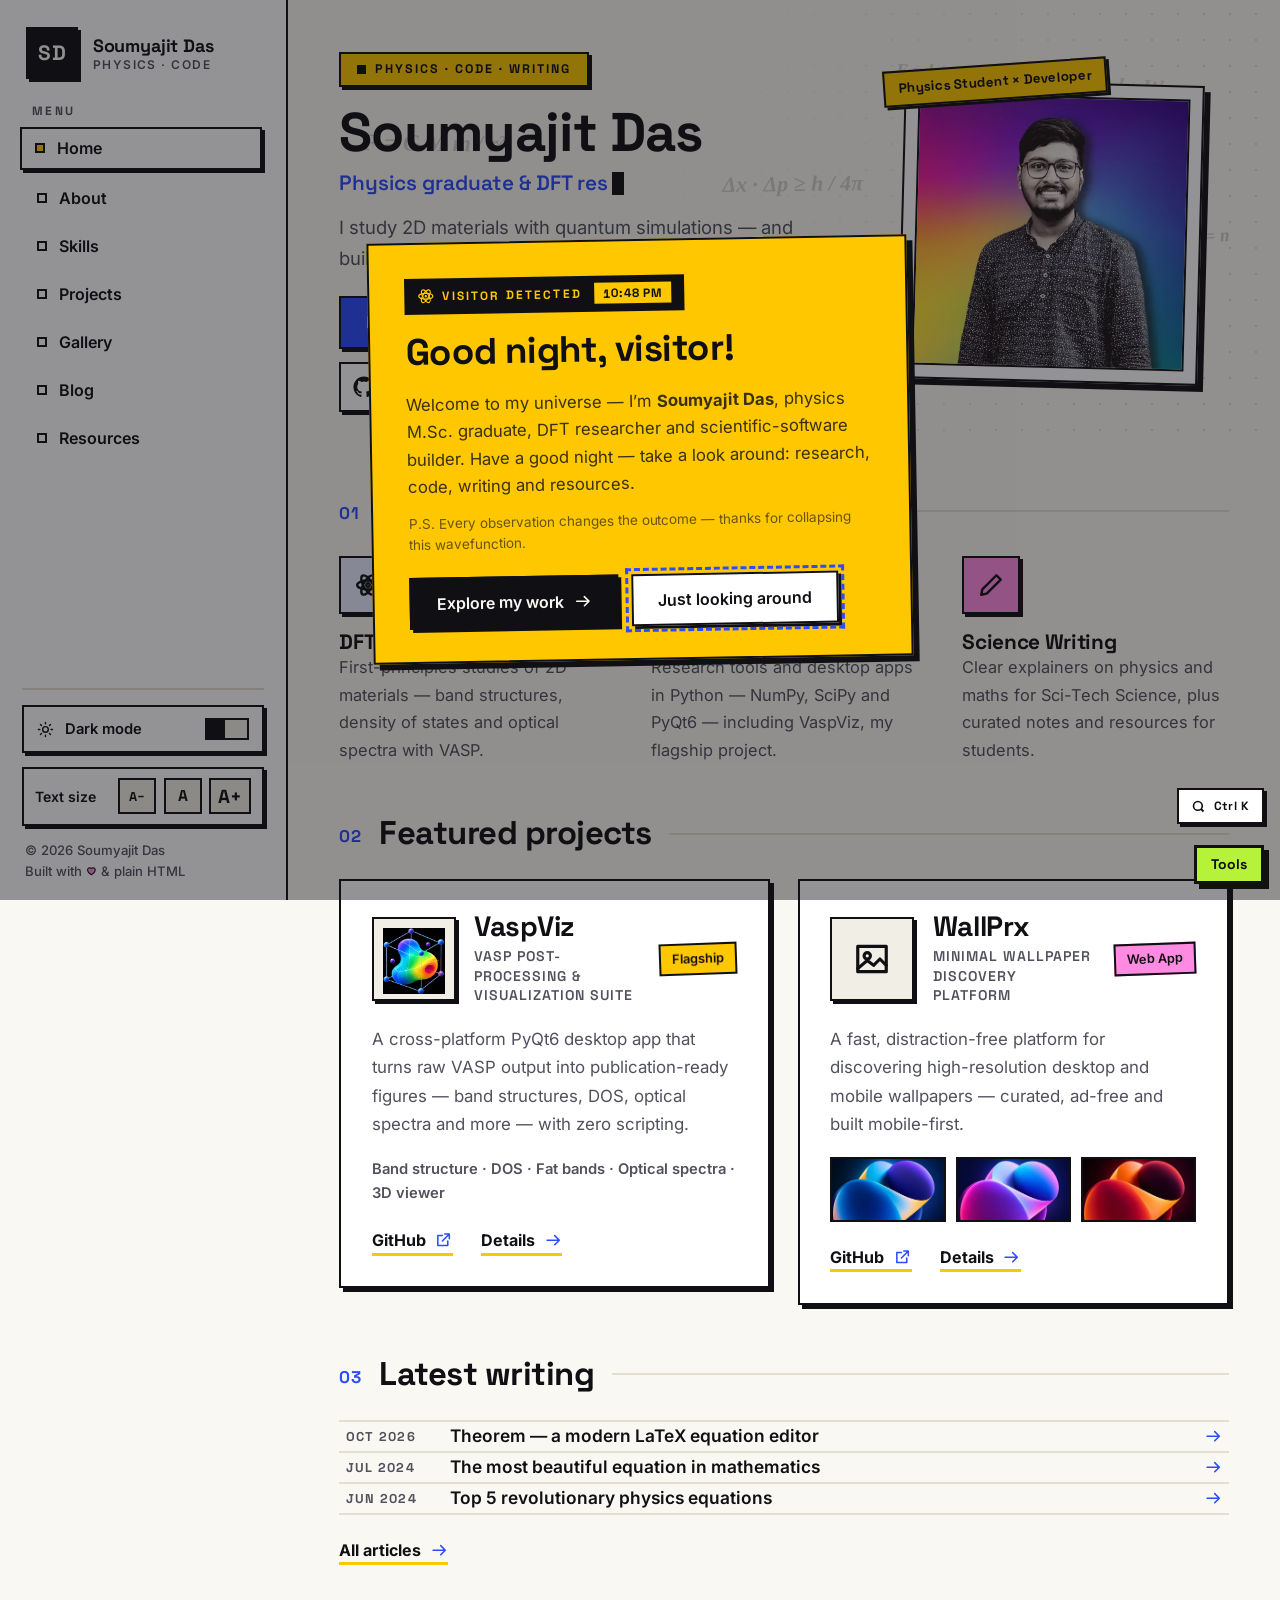
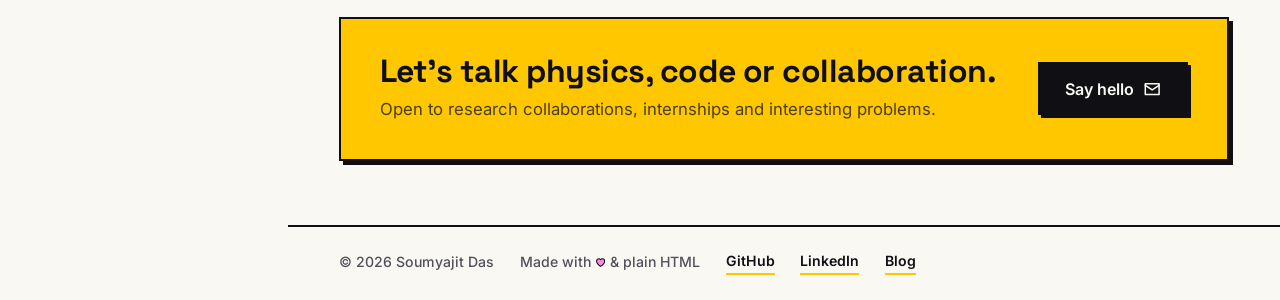
==== commit 94141390: "First upload of the new version" ====
--- a/index.html
+++ b/index.html
@@ -1,210 +1,264 @@
-<!DOCTYPE html>
-<html lang="en">
-
-<head>
-  <meta charset="utf-8">
-  <meta name="viewport" content="width=device-width, initial-scale=1">
-  <title>Soumyajit Das - Physics Student & Tech Enthusiast</title>
-<!-- Google Tag Manager -->
-<script>(function(w,d,s,l,i){w[l]=w[l]||[];w[l].push({'gtm.start':
-new Date().getTime(),event:'gtm.js'});var f=d.getElementsByTagName(s)[0],
-j=d.createElement(s),dl=l!='dataLayer'?'&l='+l:'';j.async=true;j.src=
-'https://www.googletagmanager.com/gtm.js?id='+i+dl;f.parentNode.insertBefore(j,f);
-})(window,document,'script','dataLayer','GTM-PLJ5ZMNP');</script>
-<!-- End Google Tag Manager -->
-
-  <!-- Canonical tag -->
-  <link rel="canonical" href="https://soumyajit9696.github.io/" />
-
-  <!-- Meta Tags -->
-  <meta name="description" content="Official website of Soumyajit Das, a Physics student and tech enthusiast. Explore my portfolio, blog, tools, AI arts, and more.">
-  <meta name="keywords" content="Soumyajit Das, Physics Student, Tech enthusiast, Portfolio, Blog, AI Arts">
-  <meta name="author" content="Soumyajit Das">
-  <meta name="robots" content="index, follow">
-
-  <!-- Open Graph Tags -->
-  <meta property="og:title" content="Soumyajit Das - Physics Student & Tech Enthusiast">
-  <meta property="og:description" content="Official website of Soumyajit Das, a Physics student and Tech enthusiast. Explore my portfolio, blog, tools, AI arts, and more.">
-  <meta property="og:image" content="https://soumyajit9696.github.io/images/abtt.webp">
-  <meta property="og:image:width" content="1200">
-  <meta property="og:image:height" content="630">
-  <meta property="og:url" content="https://soumyajit9696.github.io/">
-  <meta property="og:type" content="website">
-  <meta property="og:site_name" content="Soumyajit Das Portfolio">
-
-  <!-- Twitter Card Tags -->
-  <meta name="twitter:card" content="summary_large_image">
-  <meta name="twitter:site" content="@soumyajit9696">
-  <meta name="twitter:title" content="Soumyajit Das - Physics Student & Tech Enthusiast">
-  <meta name="twitter:description" content="Official website of Soumyajit Das, a Physics student and Tech enthusiast. Explore my portfolio, blog, tools, AI arts, and more.">
-  <meta name="twitter:image" content="https://soumyajit9696.github.io/images/abtt.webp">
-  <meta name="theme-color" content="#ec1839">
-
-  <!-- Schema.org Person Structured Data -->
-  <script type="application/ld+json">
-  {
-    "@context": "https://schema.org",
-    "@type": "Person",
-    "name": "Soumyajit Das",
-    "url": "https://soumyajit9696.github.io/",
-    "image": "https://soumyajit9696.github.io/images/abtt.webp",
-    "email": "dsoumyajit@gmail.com",
-    "jobTitle": "Physics Researcher & Software Developer",
-    "worksFor": {
-      "@type": "EducationalOrganization",
-      "name": "National Institute of Technology Silchar"
-    },
-    "sameAs": [
-      "https://github.com/soumyajit9696",
-      "https://www.linkedin.com/in/soumyajit-das-40a1851b8/"
-    ],
-    "knowsAbout": [
-      "Condensed Matter Physics",
-      "Density Functional Theory (DFT)",
-      "VaspViz Software",
-      "Computational Physics",
-      "Web Development"
-    ],
-    "description": "Physics Student and Tech Enthusiast specializing in DFT, Computational Physics, and Scientific Software Development."
-  }
-  </script>
-
-  <!-- Favicon -->
-  <link rel="apple-touch-icon" sizes="180x180" href="favicon/apple-touch-icon.png">
-  <link rel="icon" type="image/x-icon" href="favicon/favicon.ico">
-  <link rel="icon" type="image/png" sizes="32x32" href="favicon/favicon-32x32.png">
-  <link rel="icon" type="image/png" sizes="16x16" href="favicon/favicon-16x16.png">
-  <link rel="icon" type="image/svg+xml" href="favicon/favicon.svg">
-
-  <!-- Preconnect for performance -->
-  <link rel="preconnect" href="https://fonts.googleapis.com">
-  <link rel="preconnect" href="https://fonts.gstatic.com" crossorigin>
-  <link rel="preconnect" href="https://stackpath.bootstrapcdn.com">
-  <link rel="preconnect" href="https://www.googletagmanager.com">
-
-  <!-- Stylesheets -->
-  <link rel="stylesheet" href="css/style.css" type="text/css">
-  <!-- Live Style Switcher - Demo Only -->
-  
-  
-  
-  
-  
-  <link rel="stylesheet" href="css/styleSwitcher.css" type="text/css">
-
-<!-- Google tag (gtag.js) -->
-<script async src="https://www.googletagmanager.com/gtag/js?id=G-0BSMLY357C"></script>
-<script>
-  window.dataLayer = window.dataLayer || [];
-  function gtag(){dataLayer.push(arguments);}
-  gtag('js', new Date());
-  gtag('config', 'G-0BSMLY357C');
-</script>
-
-</head>
-
-
-<body>
- <!-- Google Tag Manager (noscript) -->
-<noscript><iframe src="https://www.googletagmanager.com/ns.html?id=GTM-PLJ5ZMNP"
-height="0" width="0" style="display:none;visibility:hidden"></iframe></noscript>
-<!-- End Google Tag Manager (noscript) -->
-
-  <!-- Preloader -->
-  <div class="preloader" aria-label="Welcome">
-    <div class="welcome-loader" aria-hidden="true"><span id="welcome-word">Welcome</span></div>
-  </div>
-  <!-- Preloader End -->
-
-  <!-- Main Container -->
-  <main class="main-container">
-    <!-- Aside -->
-    <aside class="aside">
-      <!-- Nav Toggler Btn -->
-      <div class="nav-toggler">
-        <span></span>
-      </div>
-      <div class="aside-inner">
-        <!-- Logo -->
-        <div class="logo">
-          <a href="index.html">SOUMYA.</a>
-        </div>
-        <!-- Nav -->
-        <ul class="nav">
-          <li><a href="index.html" class="active"><i class="fa fa-home"></i> Home</a></li>
-          <li><a href="about.html"><i class="fa fa-user"></i> About</a></li>
-          <li><a href="skills.html"><i class="fa fa-list"></i> Skills</a></li>
-          <li><a href="gallery.html"><i class="fa fa-camera"></i> Gallery</a></li>
-          <li><a href="blog.html"><i class="fa fa-envelope"></i> Blog</a></li>
-          <li><a href="ai-arts.html"><i class="fa fa-pencil"></i> AI Arts</a></li>
-          <li><a href="resources.html"><i class="fa fa-comments"></i> Resources</a></li>
-        </ul>
-        <!-- Copyright -->
-        <div class="copyright-text">
-          &copy; 2026 Soumyajit Das
-        </div>
-      </div>
-    </aside>
-    <!-- Aside End -->
-    <!-- Main Content -->
-    <div class="main-content">
-
-      <!-- Home Section -->
-      <section class="home section active" id="home">
-        <div class="container">
-          <div class="intro">
-            <div class="club-crests" aria-hidden="true">
-              <img src="images/manchester-city-crest.svg" alt="" class="club-crest club-crest-city" loading="lazy">
-              <img src="images/mohun-bagan-super-giant-crest.webp" alt="" class="club-crest club-crest-mbsg" loading="lazy">
-            </div>
-            <img src="images/abtt.webp" alt="Soumyajit Das - Physics Student and Tech Enthusiast" class="shadow-dark" loading="lazy">
-            <h1>Soumyajit Das</h1>
-            <span class="iTyped"></span>
-            <div class="social-links">
-              <a href="https://github.com/Soumyajit9696" aria-label="GitHub Profile" rel="noopener noreferrer" target="_blank"><i class="fa fa-github"></i></a>
-              <a href="#" aria-label="Facebook Profile"><i class="fa fa-facebook"></i></a>
-              <a href="mailto:dsoumyajit@gmail.com" aria-label="Send Email"><i class="fa fa-envelope-o"></i></a>
-              <a href="https://www.linkedin.com/in/soumyajit-das-40a1851b8/" aria-label="LinkedIn Profile" rel="noopener noreferrer" target="_blank"><i class="fa fa-linkedin"></i></a>
-            </div>
-          </div>
-        </div>
-      </section>
-      <!-- Home Section End -->
-
-    </div>
-    <!-- Main Content End -->
-  </main>
-  <!-- Main Container End -->
-
-  <!-- Live Style Switcher - Demo Only -->
-  <div class="style-switcher">
-    <div class="toggle-style-switcher">
-      <i class="fa fa-cog fa-spin"></i>
-    </div>
-    <h5>Style Switcher</h5>
-    <ul>
-      <li><a href="javascript:void(0);" title="pink" style="background-color: #ec1839;" onclick="setActiveStyle('pink')"></a></li>
-      <li><a href="javascript:void(0);" title="blue" style="background-color: #2196f3;" onclick="setActiveStyle('blue')"></a></li>
-      <li><a href="javascript:void(0);" title="orange" style="background-color: #fa5b0f;" onclick="setActiveStyle('orange')"></a></li>
-      <li><a href="javascript:void(0);" title="yellow" style="background-color: #ffb400;" onclick="setActiveStyle('yellow')"></a></li>
-      <li><a href="javascript:void(0);" title="green" style="background-color: #72b626;" onclick="setActiveStyle('green')"></a></li>
-    </ul>
-    <h5>Body Skin</h5>
-    <label>
-      <input type="radio" class="body-skin" name="body-skin" value="light" checked="true"> Light
-    </label>
-    <label>
-      <input type="radio" class="body-skin" name="body-skin" value="dark"> Dark
-    </label>
-  </div>
-  <!-- Live Style Switcher - Demo Only End -->
-
-  <!-- Plugins -->
-  <script src="js/ityped.min.js"></script>
-  <!-- Template js -->
-  <script src="js/script.js"></script>
-  <!-- Live Style Js - Demo Only -->
-  <script src="js/styleSwitcher.js"></script>
-</body>
-
-</html>
+<!DOCTYPE html>
+<html lang="en">
+<head>
+<meta charset="utf-8">
+<meta name="viewport" content="width=device-width, initial-scale=1">
+<title>Soumyajit Das — Physics Researcher & Software Developer</title>
+<meta name="description" content="Portfolio of Soumyajit Das — M.Sc. Physics researcher at NIT Silchar working on DFT of 2D materials, creator of VaspViz. Research, projects, writing and resources.">
+<meta name="author" content="Soumyajit Das">
+<meta name="robots" content="index, follow, max-image-preview:large">
+<link rel="canonical" href="https://soumyajit9696.github.io/">
+<meta name="theme-color" content="#FAF8F2" media="(prefers-color-scheme: light)">
+<meta name="theme-color" content="#14151A" media="(prefers-color-scheme: dark)">
+<meta property="og:site_name" content="Soumyajit Das — Portfolio">
+<meta property="og:type" content="website">
+<meta property="og:title" content="Soumyajit Das — Physics Researcher & Software Developer">
+<meta property="og:description" content="Portfolio of Soumyajit Das — M.Sc. Physics researcher at NIT Silchar working on DFT of 2D materials, creator of VaspViz. Research, projects, writing and resources.">
+<meta property="og:url" content="https://soumyajit9696.github.io/">
+<meta property="og:image" content="https://soumyajit9696.github.io/images/abtt.webp">
+<meta property="og:image:width" content="420">
+<meta property="og:image:height" content="420">
+<meta property="og:image:alt" content="Portrait of Soumyajit Das">
+<meta name="twitter:card" content="summary">
+<meta name="twitter:title" content="Soumyajit Das — Physics Researcher & Software Developer">
+<meta name="twitter:description" content="Portfolio of Soumyajit Das — M.Sc. Physics researcher at NIT Silchar working on DFT of 2D materials, creator of VaspViz. Research, projects, writing and resources.">
+<meta name="twitter:image" content="https://soumyajit9696.github.io/images/abtt.webp">
+<link rel="icon" href="favicon.ico" sizes="any">
+<link rel="icon" type="image/svg+xml" href="favicon/favicon.svg">
+<link rel="apple-touch-icon" sizes="180x180" href="favicon/apple-touch-icon.png">
+<link rel="manifest" href="site.webmanifest">
+<link rel="stylesheet" href="style.css?v=20261112">
+<link rel="preload" as="image" href="images/abtt.webp" fetchpriority="high">
+<link rel="preload" href="fonts/spacegrotesk-var-latin.woff2" as="font" type="font/woff2" crossorigin>
+<link rel="preload" href="fonts/inter-var-latin.woff2" as="font" type="font/woff2" crossorigin>
+<script>document.documentElement.classList.add('js');var _t=null;try{_t=localStorage.getItem('theme')}catch(e){}(_t==='dark'||(!_t&&matchMedia('(prefers-color-scheme: dark)').matches))&&document.documentElement.setAttribute('data-theme','dark');var _f=null;try{_f=parseFloat(localStorage.getItem('fs'))}catch(e){}if(_f)document.documentElement.style.fontSize=_f+'px'</script>
+<script type="application/ld+json">
+{"@context":"https://schema.org","@graph":[{"@type":"Person","@id":"https://soumyajit9696.github.io/#person","name":"Soumyajit Das","url":"https://soumyajit9696.github.io/","image":"https://soumyajit9696.github.io/images/abtt.webp","jobTitle":"Physics Researcher & Scientific Software Developer","email":"mailto:dsoumyajit295@gmail.com","description":"M.Sc. Physics researcher at NIT Silchar specialising in density functional theory (DFT) of 2D materials. Creator of VaspViz and WallPrx.","alumniOf":[{"@type":"CollegeOrUniversity","name":"National Institute of Technology Silchar"},{"@type":"CollegeOrUniversity","name":"University of Calcutta"}],"knowsAbout":["Density Functional Theory","VASP","2D Materials","Transition-Metal Dichalcogenides","Condensed Matter Physics","Python","Scientific Computing","PyQt6"],"sameAs":["https://github.com/Soumyajit9696","https://www.linkedin.com/in/soumyajit-das-40a1851b8/","https://sci-tech-science.blogspot.com/"]},{"@type":"WebSite","@id":"https://soumyajit9696.github.io/#website","url":"https://soumyajit9696.github.io/","name":"Soumyajit Das — Portfolio","publisher":{"@id":"https://soumyajit9696.github.io/#person"},"inLanguage":"en"}]}
+</script>
+</head>
+<body>
+<a class="skip" href="#main">Skip to content</a>
+<svg xmlns="http://www.w3.org/2000/svg" style="display:none" aria-hidden="true">
+<symbol id="i-menu" viewBox="0 0 24 24"><path d="M3 6h18M3 12h18M3 18h18"/></symbol>
+<symbol id="i-sun" viewBox="0 0 24 24"><circle cx="12" cy="12" r="4"/><path d="M12 2v2m0 16v2M4.9 4.9l1.4 1.4m11.4 11.4l1.4 1.4M2 12h2m16 0h2M4.9 19.1l1.4-1.4M17.7 6.3l1.4-1.4"/></symbol>
+<symbol id="i-moon" viewBox="0 0 24 24"><path d="M21 12.8A9 9 0 1 1 11.2 3a7 7 0 0 0 9.8 9.8z"/></symbol>
+<symbol id="i-github" viewBox="0 0 24 24"><path fill="currentColor" stroke="none" d="M12 .5C5.65.5.5 5.65.5 12c0 5.08 3.29 9.39 7.86 10.91.58.11.79-.25.79-.56 0-.27-.01-1.17-.02-2.12-3.2.7-3.88-1.36-3.88-1.36-.52-1.33-1.28-1.68-1.28-1.68-1.04-.71.08-.7.08-.7 1.15.08 1.76 1.18 1.76 1.18 1.03 1.76 2.7 1.25 3.35.96.1-.75.4-1.25.72-1.54-2.55-.29-5.24-1.28-5.24-5.68 0-1.26.45-2.28 1.18-3.09-.12-.29-.51-1.46.11-3.05 0 0 .96-.31 3.15 1.18a10.9 10.9 0 0 1 5.74 0c2.19-1.49 3.15-1.18 3.15-1.18.62 1.59.23 2.76.11 3.05.73.81 1.18 1.83 1.18 3.09 0 4.41-2.69 5.38-5.25 5.66.41.35.77 1.05.77 2.12 0 1.53-.01 2.76-.01 3.14 0 .31.21.67.8.56A10.52 10.52 0 0 0 23.5 12C23.5 5.65 18.35.5 12 .5z"/></symbol>
+<symbol id="i-linkedin" viewBox="0 0 24 24"><path fill="currentColor" stroke="none" d="M20.45 20.45h-3.55v-5.57c0-1.33-.03-3.04-1.85-3.04-1.85 0-2.14 1.45-2.14 2.94v5.67H9.36V9h3.41v1.56h.05c.47-.9 1.63-1.85 3.36-1.85 3.6 0 4.27 2.37 4.27 5.45v6.29zM5.34 7.43a2.06 2.06 0 1 1 0-4.12 2.06 2.06 0 0 1 0 4.12zM7.12 20.45H3.55V9h3.57v11.45zM22.22 0H1.77C.79 0 0 .77 0 1.72v20.55C0 23.23.79 24 1.77 24h20.45c.98 0 1.78-.77 1.78-1.73V1.72C24 .77 23.2 0 22.22 0z"/></symbol>
+<symbol id="i-mail" viewBox="0 0 24 24"><rect x="3" y="5" width="18" height="14"/><path d="M3 7l9 6 9-6"/></symbol>
+<symbol id="i-globe" viewBox="0 0 24 24"><circle cx="12" cy="12" r="9"/><path d="M3 12h18M12 3a14 14 0 0 1 0 18 14 14 0 0 1 0-18z"/></symbol>
+<symbol id="i-arrow" viewBox="0 0 24 24"><path d="M4 12h16m-6-6l6 6-6 6"/></symbol>
+<symbol id="i-ext" viewBox="0 0 24 24"><path d="M14 4h6v6M20 4l-9 9M18 13v6H5V6h6"/></symbol>
+<symbol id="i-download" viewBox="0 0 24 24"><path d="M12 3v12m-5-5l5 5 5-5M4 20h16"/></symbol>
+<symbol id="i-doc" viewBox="0 0 24 24"><path d="M6 2h9l5 5v15H6z"/><path d="M15 2v5h5M9 12h6m-6 4h6"/></symbol>
+<symbol id="i-music" viewBox="0 0 24 24"><path d="M9 18V6l10-2v12"/><circle cx="7" cy="18" r="2.4"/><circle cx="17" cy="16" r="2.4"/></symbol>
+<symbol id="i-play" viewBox="0 0 24 24"><path fill="currentColor" stroke="none" d="M7 4l13 8-13 8z"/></symbol>
+<symbol id="i-pause" viewBox="0 0 24 24"><path fill="currentColor" stroke="none" d="M6 4h4v16H6zM14 4h4v16h-4z"/></symbol>
+<symbol id="i-prev" viewBox="0 0 24 24"><path fill="currentColor" stroke="none" d="M6 4h2v16H6zM20 4l-11 8 11 8z"/></symbol>
+<symbol id="i-next" viewBox="0 0 24 24"><path fill="currentColor" stroke="none" d="M16 4h2v16h-2zM4 4l11 8-11 8z"/></symbol>
+<symbol id="i-atom" viewBox="0 0 24 24"><circle cx="12" cy="12" r="1.6"/><ellipse cx="12" cy="12" rx="10" ry="4.2"/><ellipse cx="12" cy="12" rx="10" ry="4.2" transform="rotate(60 12 12)"/><ellipse cx="12" cy="12" rx="10" ry="4.2" transform="rotate(120 12 12)"/></symbol>
+<symbol id="i-code" viewBox="0 0 24 24"><path d="M8 6l-6 6 6 6m8-12l6 6-6 6M13 4l-2 16"/></symbol>
+<symbol id="i-flask" viewBox="0 0 24 24"><path d="M9 3h6M10 3v6L4 19a2 2 0 0 0 1.8 3h12.4A2 2 0 0 0 20 19l-6-10V3M7 15h10"/></symbol>
+<symbol id="i-pen" viewBox="0 0 24 24"><path d="M17 3l4 4L8 20l-5 1 1-5z"/></symbol>
+<symbol id="i-layers" viewBox="0 0 24 24"><path d="M12 2l10 5-10 5L2 7z"/><path d="M2 12l10 5 10-5M2 17l10 5 10-5"/></symbol>
+<symbol id="i-terminal" viewBox="0 0 24 24"><rect x="2" y="4" width="20" height="16"/><path d="M6 9l3 3-3 3M12 15h6"/></symbol>
+<symbol id="i-grid" viewBox="0 0 24 24"><rect x="3" y="3" width="8" height="8"/><rect x="13" y="3" width="8" height="8"/><rect x="3" y="13" width="8" height="8"/><rect x="13" y="13" width="8" height="8"/></symbol>
+<symbol id="i-cube" viewBox="0 0 24 24"><path d="M12 2l9 5v10l-9 5-9-5V7z"/><path d="M3 7l9 5 9-5M12 12v10"/></symbol>
+<symbol id="i-chart" viewBox="0 0 24 24"><path d="M4 20V4M4 20h16M8 16v-5m4 5V8m4 8v-3"/></symbol>
+<symbol id="i-monitor" viewBox="0 0 24 24"><rect x="2" y="4" width="20" height="13"/><path d="M8 21h8m-4-4v4"/></symbol>
+<symbol id="i-window" viewBox="0 0 24 24"><rect x="2" y="4" width="20" height="16"/><path d="M2 9h20M6 6.5h.01M9 6.5h.01"/></symbol>
+<symbol id="i-book" viewBox="0 0 24 24"><path d="M4 4h7a2 2 0 0 1 2 2v14a2 2 0 0 0-2-2H4zM20 4h-7a2 2 0 0 0-2 2v14a2 2 0 0 1 2-2h7z"/></symbol>
+<symbol id="i-image" viewBox="0 0 24 24"><rect x="3" y="4" width="18" height="16"/><circle cx="9" cy="10" r="2"/><path d="M3 18l6-5 4 3 4-4 4 4"/></symbol>
+<symbol id="i-heart" viewBox="0 0 24 24"><path d="M12 21S3 15.3 3 9.5C3 6.4 5.4 4 8.2 4c1.6 0 3 .8 3.8 2h.1c.8-1.2 2.2-2 3.8-2C18.6 4 21 6.4 21 9.5 21 15.3 12 21 12 21z"/></symbol>
+</svg>
+<div class="shell">
+<aside class="sidebar" id="sidebar">
+<a class="brand" href="index.html"><span class="brand-mark" aria-hidden="true">SD</span><span class="brand-text"><strong>Soumyajit Das</strong><small>Physics · Code</small></span></a>
+<nav class="nav" aria-label="Primary">
+<span class="nav-label">Menu</span>
+<a href="index.html" aria-current="page">Home</a>
+<a href="about.html">About</a>
+<a href="skills.html">Skills</a>
+<a href="projects.html">Projects</a>
+<a href="gallery.html">Gallery</a>
+<a href="blog.html">Blog</a>
+<a href="resources.html">Resources</a>
+</nav>
+<div class="side-foot">
+<button class="theme-toggle" role="switch" aria-checked="false" aria-label="Toggle dark mode">
+<svg class="icon tt-sun" viewBox="0 0 24 24" aria-hidden="true"><use href="#i-sun"/></svg>
+<svg class="icon tt-moon" viewBox="0 0 24 24" aria-hidden="true"><use href="#i-moon"/></svg>
+<span class="tt-label">Dark mode</span>
+<span class="tt-track"><span class="tt-thumb"></span></span>
+</button>
+<div class="fs-ctrl">
+<span class="fs-label">Text size</span>
+<div class="fs-btns" role="group" aria-label="Text size">
+<button class="fs-btn" type="button" data-fs="-1" aria-label="Decrease text size">A−</button>
+<button class="fs-btn" type="button" data-fs="reset" aria-label="Default text size">A</button>
+<button class="fs-btn" type="button" data-fs="1" aria-label="Increase text size">A+</button>
+</div>
+</div>
+<p class="copy">© 2026 Soumyajit Das<br>Built with <svg class="heart" viewBox="0 0 24 24" aria-hidden="true"><use href="#i-heart"/></svg> &amp; plain HTML</p>
+</div>
+</aside>
+<div class="nav-backdrop"></div>
+<div class="page">
+<header class="topbar">
+<button class="nav-toggler" aria-expanded="false" aria-controls="sidebar" aria-label="Open menu"><svg class="icon" viewBox="0 0 24 24" aria-hidden="true"><use href="#i-menu"/></svg></button>
+<a class="topbar-brand" href="index.html" aria-label="SD — Soumyajit Das, home"><span class="brand-mark" aria-hidden="true">SD</span></a>
+<span class="topbar-title">Home</span>
+</header>
+<main id="main" class="content">
+      <section class="hero">
+        <div class="hero-dots" aria-hidden="true"></div>
+        <div class="hero-copy">
+          <p class="kicker"><span class="sq" aria-hidden="true"></span>Physics · Code · Writing</p>
+          <h1 class="h-display">Soumyajit Das</h1>
+          <p class="typed-row" aria-label="About me"><span class="typed">Physics graduate &amp; DFT researcher</span><span class="cursor" aria-hidden="true"></span></p>
+          <p class="hero-lead">I study 2D materials with quantum simulations — and build the software that makes that research faster.</p>
+          <div class="hero-actions">
+            <a class="btn btn-primary" href="projects.html">Explore my projects <svg class="icon" viewBox="0 0 24 24" aria-hidden="true"><use href="#i-arrow"/></svg></a>
+            <a class="btn" href="about.html">About me <svg class="icon" viewBox="0 0 24 24" aria-hidden="true"><use href="#i-arrow"/></svg></a>
+            <span class="actions-div" aria-hidden="true"></span>
+            <a class="soc" href="https://github.com/Soumyajit9696" target="_blank" rel="noopener" aria-label="GitHub profile"><svg class="icon" viewBox="0 0 24 24" aria-hidden="true"><use href="#i-github"/></svg></a>
+            <a class="soc" href="https://www.linkedin.com/in/soumyajit-das-40a1851b8/" target="_blank" rel="noopener" aria-label="LinkedIn profile"><svg class="icon" viewBox="0 0 24 24" aria-hidden="true"><use href="#i-linkedin"/></svg></a>
+            <a class="soc" href="mailto:dsoumyajit295@gmail.com" aria-label="Email Soumyajit"><svg class="icon" viewBox="0 0 24 24" aria-hidden="true"><use href="#i-mail"/></svg></a>
+            <a class="soc" href="https://sci-tech-science.blogspot.com/" target="_blank" rel="noopener" aria-label="Sci-Tech Science blog"><svg class="icon" viewBox="0 0 24 24" aria-hidden="true"><use href="#i-globe"/></svg></a>
+          </div>
+        </div>
+        <figure class="hero-fig">
+          <span class="badge badge-1">Physics Student &times; Developer</span>
+          <div class="portrait-card">
+            <img src="images/abtt.webp" alt="Portrait of Soumyajit Das" width="420" height="420" fetchpriority="high" decoding="async">
+          </div>
+        </figure>
+      </section>
+
+      <section class="sec">
+        <div class="sec-head">
+          <span class="sec-num" aria-hidden="true">01</span>
+          <h2 class="sec-title">What I do</h2>
+          <span class="sec-rule" aria-hidden="true"></span>
+        </div>
+        <div class="feat-grid">
+          <div class="feat rv">
+            <span class="feat-ico di-b"><svg class="icon" viewBox="0 0 24 24" aria-hidden="true"><use href="#i-atom"/></svg></span>
+            <div>
+              <h3>DFT Research</h3>
+              <p>First-principles studies of 2D materials — band structures, density of states and optical spectra with VASP.</p>
+            </div>
+          </div>
+          <div class="feat rv d1">
+            <span class="feat-ico di-y"><svg class="icon" viewBox="0 0 24 24" aria-hidden="true"><use href="#i-code"/></svg></span>
+            <div>
+              <h3>Scientific Software</h3>
+              <p>Research tools and desktop apps in Python — NumPy, SciPy and PyQt6 — including VaspViz, my flagship project.</p>
+            </div>
+          </div>
+          <div class="feat rv d2">
+            <span class="feat-ico di-p"><svg class="icon" viewBox="0 0 24 24" aria-hidden="true"><use href="#i-pen"/></svg></span>
+            <div>
+              <h3>Science Writing</h3>
+              <p>Clear explainers on physics and maths for Sci-Tech Science, plus curated notes and resources for students.</p>
+            </div>
+          </div>
+        </div>
+      </section>
+
+      <section class="sec">
+        <div class="sec-head">
+          <span class="sec-num" aria-hidden="true">02</span>
+          <h2 class="sec-title">Featured projects</h2>
+          <span class="sec-rule" aria-hidden="true"></span>
+        </div>
+        <div class="grid-2">
+          <article class="card card-hover proj rv">
+            <div class="proj-top">
+              <span class="proj-logo"><img src="images/vaspviz_logo.webp" alt="VaspViz logo" width="200" height="215" loading="lazy" decoding="async"></span>
+              <div class="proj-id">
+                <h3 class="proj-name">VaspViz</h3>
+                <p class="proj-tagline">VASP post-processing &amp; visualization suite</p>
+              </div>
+              <span class="chip chip-y proj-flag">Flagship</span>
+            </div>
+            <p class="proj-desc">A cross-platform PyQt6 desktop app that turns raw VASP output into publication-ready figures — band structures, DOS, optical spectra and more — with zero scripting.</p>
+            <p class="tag-line dim">Band structure · DOS · Fat bands · Optical spectra · 3D viewer</p>
+            <div class="proj-foot">
+              <a class="arrow-link" href="https://github.com/Soumyajit9696/VaspViz" target="_blank" rel="noopener">GitHub <svg class="icon" viewBox="0 0 24 24" aria-hidden="true"><use href="#i-ext"/></svg></a>
+              <a class="arrow-link" href="projects.html">Details <svg class="icon" viewBox="0 0 24 24" aria-hidden="true"><use href="#i-arrow"/></svg></a>
+            </div>
+          </article>
+          <article class="card card-hover proj rv d1">
+            <div class="proj-top">
+              <span class="proj-logo"><svg class="icon" viewBox="0 0 24 24" aria-hidden="true"><use href="#i-image"/></svg></span>
+              <div class="proj-id">
+                <h3 class="proj-name">WallPrx</h3>
+                <p class="proj-tagline">Minimal wallpaper discovery platform</p>
+              </div>
+              <span class="chip chip-p proj-flag">Web App</span>
+            </div>
+            <p class="proj-desc">A fast, distraction-free platform for discovering high-resolution desktop and mobile wallpapers — curated, ad-free and built mobile-first.</p>
+            <div class="wall-strip" aria-hidden="true">
+              <img src="images/wallprx/wall4.webp" alt="" width="480" height="270" loading="lazy" decoding="async">
+              <img src="images/wallprx/wall5.webp" alt="" width="480" height="270" loading="lazy" decoding="async">
+              <img src="images/wallprx/wall6.webp" alt="" width="480" height="270" loading="lazy" decoding="async">
+            </div>
+            <div class="proj-foot">
+              <a class="arrow-link" href="https://github.com/Soumyajit9696/WallPrx" target="_blank" rel="noopener">GitHub <svg class="icon" viewBox="0 0 24 24" aria-hidden="true"><use href="#i-ext"/></svg></a>
+              <a class="arrow-link" href="projects.html">Details <svg class="icon" viewBox="0 0 24 24" aria-hidden="true"><use href="#i-arrow"/></svg></a>
+            </div>
+          </article>
+        </div>
+      </section>
+
+      <section class="sec">
+        <div class="sec-head">
+          <span class="sec-num" aria-hidden="true">03</span>
+          <h2 class="sec-title">Latest writing</h2>
+          <span class="sec-rule" aria-hidden="true"></span>
+        </div>
+        <div class="post-list">
+          <a class="post-line rv" href="https://sci-tech-science.blogspot.com/2026/10/theorem-latex-equation-editor" target="_blank" rel="noopener">
+            <span class="pl-date">Oct 2026</span>
+            <b>Theorem — a modern LaTeX equation editor</b>
+            <svg class="icon" viewBox="0 0 24 24" aria-hidden="true"><use href="#i-arrow"/></svg>
+          </a>
+          <a class="post-line rv d1" href="https://sci-tech-science.blogspot.com/2024/07/most btfl equation.html" target="_blank" rel="noopener">
+            <span class="pl-date">Jul 2024</span>
+            <b>The most beautiful equation in mathematics</b>
+            <svg class="icon" viewBox="0 0 24 24" aria-hidden="true"><use href="#i-arrow"/></svg>
+          </a>
+          <a class="post-line rv d2" href="https://sci-tech-science.blogspot.com/2024/06/top-5-physics-equation.html" target="_blank" rel="noopener">
+            <span class="pl-date">Jun 2024</span>
+            <b>Top 5 revolutionary physics equations</b>
+            <svg class="icon" viewBox="0 0 24 24" aria-hidden="true"><use href="#i-arrow"/></svg>
+          </a>
+        </div>
+        <p style="margin:1.4rem 0 0"><a class="arrow-link" href="blog.html">All articles <svg class="icon" viewBox="0 0 24 24" aria-hidden="true"><use href="#i-arrow"/></svg></a></p>
+      </section>
+
+      <section class="cta-banner rv">
+        <div>
+          <h2>Let's talk physics, code or collaboration.</h2>
+          <p>Open to research collaborations, internships and interesting problems.</p>
+        </div>
+        <a class="btn btn-ink" href="mailto:dsoumyajit295@gmail.com">Say hello <svg class="icon" viewBox="0 0 24 24" aria-hidden="true"><use href="#i-mail"/></svg></a>
+      </section>
+</main>
+<footer class="foot">
+<span>© 2026 Soumyajit Das</span>
+<span>Made with <svg class="heart" viewBox="0 0 24 24" aria-hidden="true"><use href="#i-heart"/></svg> &amp; plain HTML</span>
+<a href="https://github.com/Soumyajit9696" target="_blank" rel="noopener">GitHub</a>
+<a href="https://www.linkedin.com/in/soumyajit-das-40a1851b8/" target="_blank" rel="noopener">LinkedIn</a>
+<a href="https://sci-tech-science.blogspot.com/" target="_blank" rel="noopener">Blog</a>
+</footer>
+</div>
+</div>
+<script src="js/main.js?v=20261105" defer></script>
+<script>window.BRUTAL_TOOLS={email:"dsoumyajit295@gmail.com",links:[{label:"GitHub \u2014 Soumyajit9696",url:"https://github.com/Soumyajit9696"},{label:"LinkedIn",url:"https://www.linkedin.com/in/soumyajit-das-40a1851b8/"},{label:"Sci-Tech Science (blog)",url:"https://sci-tech-science.blogspot.com/"}],bibtex:"@misc{das2026website,\n  author = {Das, Soumyajit},\n  title  = {Soumyajit Das -- Personal Portfolio Website},\n  year   = {2026},\n  url    = {https://soumyajit9696.github.io/},\n  note   = {M.Sc. Physics, NIT Silchar. Creator of VaspViz: https://github.com/Soumyajit9696/VaspViz}\n}"};</script>
+<script src="js/brutal-tools.js?v=20261110" defer></script>
+<script src="js/cursor.js?v=20261102" defer></script>
+<script src="js/palette.js?v=20261110" defer></script>
+<script src="js/physics-fx.js?v=20261103" defer></script>
+</body>
+</html>
--- a/style.css
+++ b/style.css
@@ -0,0 +1,1096 @@
+/* ============================================================
+   Soumyajit Das — Portfolio
+   Design system: CALM NEOBRUTALISM v2
+   Sharp corners · 2px ink borders · hard offset shadows
+   Paper bg · Space Grotesk + Inter · generous whitespace
+   Rules: fewer boxes, bigger type, perfect alignment
+   ============================================================ */
+
+/* ---------- 1. Font faces (local, metric-override fallbacks) ---------- */
+@font-face{font-family:Inter;src:url(fonts/inter-var-latin.woff2) format("woff2");font-weight:400 700;font-style:normal;font-display:swap}
+@font-face{font-family:Inter Fallback;src:local("Arial");size-adjust:105.31%;ascent-override:96.88%;descent-override:24.12%;line-gap-override:0%}
+@font-face{font-family:"Space Grotesk";src:url(fonts/spacegrotesk-var-latin.woff2) format("woff2");font-weight:400 700;font-style:normal;font-display:swap}
+@font-face{font-family:"Space Grotesk Fallback";src:local("Arial");size-adjust:96.45%;ascent-override:98.4%;descent-override:29.2%;line-gap-override:0%}
+
+/* ---------- 2. Tokens ---------- */
+:root{
+  --font-body:"Inter","Inter Fallback",system-ui,-apple-system,"Segoe UI",Roboto,sans-serif;
+  --font-display:"Space Grotesk","Space Grotesk Fallback",var(--font-body);
+  --bg:#FAF8F2;
+  --surface:#FFFFFF;
+  --surface-2:#F1EEE5;
+  --ink:#101014;
+  --muted:#50515C;
+  --line:#101014;
+  --line-soft:#E3DFCF;
+  --accent:#2D4BFF;
+  --accent-contrast:#FFFFFF;
+  --yellow:#FFC700;
+  --pink:#FF8AE2;
+  --mint:#8CF5C0;
+  --blue-soft:#E7EBFF;
+  --sh-c:#101014;
+  --sh-sm:3px 3px 0 var(--sh-c);
+  --sh:4px 4px 0 var(--sh-c);
+  --sh-lg:6px 6px 0 var(--sh-c);
+  --dot:rgba(16,16,20,.12);
+  --content-max:1152px;
+  color-scheme:light;
+}
+[data-theme="dark"]{
+  --bg:#131419;
+  --surface:#1D1F26;
+  --surface-2:#282B35;
+  --ink:#F4F3EC;
+  --muted:#A9ABB8;
+  --line:#F4F3EC;
+  --line-soft:#3A3D4A;
+  --accent:#8B9BFF;
+  --accent-contrast:#101014;
+  --blue-soft:#2B3049;
+  /* solid cream shadows — the dark-mode mirror of light mode's
+     solid ink ones. Crisp, no blur, true neobrutalism. */
+  --sh-c:#F4F3EC;
+  --dot:rgba(244,243,236,.13);
+  color-scheme:dark;
+}
+
+/* ---------- 3. Base ---------- */
+*,*::before,*::after{box-sizing:border-box}
+html{scroll-behavior:smooth}
+@media (prefers-reduced-motion:reduce){html{scroll-behavior:auto}}
+/* squared brutalist scrollbars (no radius) */
+html{scrollbar-color:var(--muted) var(--bg)}
+::-webkit-scrollbar{width:12px;height:12px}
+::-webkit-scrollbar-track{background:var(--bg)}
+::-webkit-scrollbar-thumb{background:var(--surface-2);border:2px solid var(--ink)}
+::-webkit-scrollbar-thumb:hover{background:var(--muted)}
+::-webkit-scrollbar-corner{background:var(--bg)}
+/* Round 13: no visible scrollbar in the sidebar — the menu is compact
+   enough to fit common laptop heights, and on very short screens it
+   still scrolls (wheel/touch), just without a visible track. */
+.sidebar::-webkit-scrollbar{display:none}
+body{
+  margin:0;background:var(--bg);color:var(--ink);
+  font:400 1rem/1.68 var(--font-body);
+  -webkit-font-smoothing:antialiased;text-rendering:optimizeLegibility;
+}
+img{max-width:100%;height:auto;display:block}
+h1,h2,h3,h4{font-family:var(--font-display);font-weight:700;line-height:1.12;letter-spacing:-.015em;margin:0 0 .55em}
+p{margin:0 0 1em}
+a{color:var(--accent);text-decoration:underline;text-decoration-thickness:2px;text-underline-offset:.18em}
+a:hover{background:var(--yellow);color:#101014}
+::selection{background:var(--yellow);color:#101014}
+:focus-visible{outline:3px dashed var(--accent);outline-offset:3px}
+.skip{
+  position:absolute;left:12px;top:-60px;z-index:200;padding:.65rem 1.1rem;
+  background:var(--yellow);color:#101014;border:2px solid #101014;font-weight:700;text-decoration:none;
+  transition:top .2s ease;
+}
+.skip:focus{top:12px}
+.icon{width:1.15em;height:1.15em;flex:none;fill:none;stroke:currentColor;stroke-width:2;stroke-linecap:round;stroke-linejoin:round}
+.icon-fill{fill:currentColor;stroke:none}
+
+/* ---------- 4. Shell layout ---------- */
+.shell{display:grid;grid-template-columns:288px 1fr;min-height:100vh}
+
+/* ---------- 5. Sidebar ---------- */
+.sidebar{
+  position:sticky;top:0;height:100vh;height:100dvh;
+  display:flex;flex-direction:column;gap:1.05rem;
+  padding:1.45rem 1.35rem 1.15rem;
+  background:var(--surface);border-right:2px solid var(--line);
+  overflow-y:auto;scrollbar-width:none;
+}
+.brand{display:flex;align-items:center;gap:.9rem;text-decoration:none;color:var(--ink);padding:.25rem .3rem}
+.brand:hover{background:transparent}
+.brand-mark{
+  width:52px;height:52px;flex:none;display:grid;place-items:center;
+  background:var(--ink);color:var(--bg);border:2px solid var(--line);box-shadow:var(--sh-sm);
+  font:700 1.3rem/1 var(--font-display);letter-spacing:.02em;
+}
+.brand-text{display:flex;flex-direction:column;line-height:1.25;min-width:0}
+.brand-text strong{font:700 1.12rem var(--font-display);letter-spacing:-.01em}
+.brand-text small{font:600 .75rem/1.35 var(--font-body);color:var(--muted);letter-spacing:.12em;text-transform:uppercase}
+.nav{display:flex;flex-direction:column;gap:.3rem}
+.nav-label{font:700 .75rem/1 var(--font-display);letter-spacing:.2em;text-transform:uppercase;color:var(--muted);padding:.3rem .65rem .45rem}
+.nav a{
+  display:flex;align-items:center;gap:.75rem;padding:.6rem .85rem;
+  font:600 1rem var(--font-body);color:var(--ink);text-decoration:none;
+  border:2px solid transparent;transition:background .15s ease,transform .15s ease,box-shadow .15s ease,border-color .15s ease;
+}
+.nav a::before{
+  content:"";width:10px;height:10px;flex:none;
+  border:2px solid var(--line);background:transparent;transition:background .15s ease;
+}
+.nav a:hover{background:var(--surface-2)}
+.nav a:hover::before{background:var(--ink)}
+.nav a[aria-current="page"]{
+  background:var(--surface);border-color:var(--line);box-shadow:var(--sh-sm);
+  transform:translate(-2px,-2px);
+}
+[data-theme="dark"] .nav a[aria-current="page"]{background:var(--surface-2)}
+.nav a[aria-current="page"]::before{background:var(--yellow)}
+.side-foot{margin-top:auto;display:flex;flex-direction:column;gap:.85rem;padding-top:.95rem;border-top:2px solid var(--line-soft)}
+.theme-toggle{
+  display:flex;align-items:center;gap:.65rem;width:100%;
+  padding:.68rem .85rem;background:var(--surface);color:var(--ink);
+  border:2px solid var(--line);box-shadow:var(--sh-sm);cursor:pointer;
+  font:600 .92rem var(--font-body);
+  transition:transform .15s ease,box-shadow .15s ease;
+}
+.theme-toggle:hover{transform:translate(-2px,-2px);box-shadow:var(--sh)}
+.theme-toggle:active{transform:translate(2px,2px);box-shadow:0 0 0 var(--sh-c)}
+.tt-track{margin-left:auto;width:44px;height:22px;border:2px solid var(--line);background:var(--surface-2);position:relative;flex:none}
+.tt-thumb{position:absolute;top:0;left:0;width:18px;height:18px;background:var(--ink);transition:transform .18s ease}
+[aria-checked="true"] .tt-thumb{transform:translateX(22px);background:var(--yellow)}
+.tt-sun,.tt-moon{display:none}
+.tt-sun{display:block}
+[aria-checked="true"] .tt-sun{display:none}
+[aria-checked="true"] .tt-moon{display:block}
+.copy{font:500 .82rem/1.6 var(--font-body);color:var(--muted);margin:0;padding:0 .2rem}
+.heart{display:inline-block;width:.82em;height:.78em;vertical-align:-.06em;fill:var(--pink);stroke:var(--line);stroke-width:2.4}
+
+/* ---------- 6b. Text size control ---------- */
+.fs-ctrl{
+  display:flex;align-items:center;gap:.6rem;
+  padding:.6rem .7rem;background:var(--surface);color:var(--ink);
+  border:2px solid var(--line);box-shadow:var(--sh-sm);
+}
+.fs-label{font:600 .88rem var(--font-body);flex:1}
+.fs-btns{display:flex;gap:.45rem}
+.fs-btn{
+  min-width:38px;height:36px;display:grid;place-items:center;cursor:pointer;
+  background:var(--surface-2);color:var(--ink);border:2px solid var(--line);
+  font:700 1rem var(--font-display);padding:0 .45rem;
+  transition:transform .15s ease,box-shadow .15s ease,background .15s ease;
+}
+.fs-btn:hover{transform:translate(-2px,-2px);box-shadow:var(--sh-sm);background:var(--yellow);color:#101014}
+.fs-btn:active{transform:translate(1px,1px);box-shadow:none}
+.fs-btn:disabled{opacity:.4;cursor:default;transform:none;box-shadow:none;background:var(--surface-2)}
+.fs-btn[data-fs="-1"]{font-size:.8rem}
+.fs-btn[data-fs="reset"]{font-size:.98rem}
+.fs-btn[data-fs="1"]{font-size:1.18rem}
+
+/* ---------- 6. Mobile topbar ---------- */
+.topbar{
+  display:none;position:sticky;top:0;z-index:60;
+  align-items:center;gap:.9rem;padding:.85rem 1.15rem;
+  background:var(--surface);border-bottom:2px solid var(--line);
+}
+.nav-toggler{
+  width:46px;height:46px;display:grid;place-items:center;flex:none;
+  background:var(--yellow);color:#101014;border:2px solid #101014;box-shadow:var(--sh-sm);cursor:pointer;
+  transition:transform .15s ease,box-shadow .15s ease;
+}
+.nav-toggler:hover{transform:translate(-2px,-2px);box-shadow:var(--sh)}
+.nav-toggler:active{transform:translate(2px,2px);box-shadow:0 0 0 var(--sh-c)}
+.topbar-brand{display:flex;align-items:center;gap:.65rem;text-decoration:none;color:var(--ink)}
+.topbar-brand:hover{background:transparent}
+.topbar-brand .brand-mark{width:40px;height:40px;font-size:1.05rem;box-shadow:none}
+.topbar-title{font:700 1.05rem var(--font-display);letter-spacing:-.01em;margin-left:auto}
+.nav-backdrop{
+  position:fixed;inset:0;z-index:70;background:rgba(16,16,20,.45);
+  opacity:0;pointer-events:none;transition:opacity .2s ease;
+}
+.nav-backdrop.show{opacity:1;pointer-events:auto}
+
+/* ---------- 7. Content column ---------- */
+.page{min-width:0;display:flex;flex-direction:column}
+.content{
+  width:100%;max-width:var(--content-max);
+  margin:0 auto;padding:clamp(1.25rem,2.6vw,2.25rem) clamp(1.25rem,4vw,3.6rem) 4rem;
+  flex:1;
+}
+.foot{
+  max-width:var(--content-max);width:100%;margin:0 auto;
+  padding:1.3rem clamp(1.25rem,4vw,3.6rem) 1.6rem;
+  border-top:2px solid var(--line);
+  display:flex;flex-wrap:wrap;gap:.7rem 1.6rem;align-items:center;
+  font:500 .88rem var(--font-body);color:var(--muted);
+}
+.foot a{color:var(--ink);font-weight:600;text-decoration:none;border-bottom:2px solid var(--yellow);padding:.25rem 0}
+.foot a:hover{background:var(--yellow);color:#101014}
+.foot .heart{width:.8em;height:.76em}
+
+/* ---------- 8. Type helpers ---------- */
+.kicker{
+  display:inline-flex;align-items:center;gap:.55rem;
+  padding:.55rem 1rem;margin:0 0 1rem;
+  background:var(--yellow);color:#101014;border:2px solid #101014;box-shadow:var(--sh-sm);
+  font:700 .78rem/1 var(--font-display);letter-spacing:.16em;text-transform:uppercase;
+}
+.kicker .sq{width:9px;height:9px;background:#101014;flex:none}
+.h-display{font-size:clamp(2.35rem,4.6vw,3.4rem);line-height:1.06;margin-bottom:.45em}
+.lead{font-size:clamp(1.05rem,1.7vw,1.22rem);color:var(--muted);max-width:56ch;margin-bottom:0}
+.page-head{margin-bottom:2.6rem;padding-bottom:2rem;border-bottom:2px solid var(--line)}
+.page-head .kicker{position:relative;z-index:1}
+
+/* ---------- 9. Section head ---------- */
+.sec{margin:3.2rem 0}
+.sec:first-of-type{margin-top:0}
+.sec-head{display:flex;align-items:baseline;gap:1.1rem;margin-bottom:1.7rem;flex-wrap:wrap}
+.sec-num{
+  font:700 1.06rem var(--font-display);color:var(--accent);
+  letter-spacing:.04em;flex:none;transform:translateY(-2px);
+}
+.sec-title{font-size:clamp(1.6rem,3vw,2.05rem);margin:0}
+.sec-count{
+  padding:.4rem .7rem;font:700 .75rem var(--font-display);letter-spacing:.1em;
+  border:2px solid var(--line);background:var(--surface-2);text-transform:uppercase;
+  transform:translateY(-4px);
+}
+.sec-rule{flex:1;min-width:2.5rem;height:2px;background:var(--line-soft);min-height:2px;align-self:center}
+.sec-sub{color:var(--muted);margin:-1.4rem 0 2.2rem;max-width:64ch}
+
+/* ---------- 10. Buttons / chips / cards / text links ---------- */
+.btn{
+  display:inline-flex;align-items:center;justify-content:center;gap:.6rem;
+  padding:.95rem 1.55rem;
+  font:600 1rem/1 var(--font-body);text-decoration:none;cursor:pointer;
+  color:var(--ink);background:var(--surface);
+  border:2px solid var(--line);box-shadow:var(--sh-sm);
+  transition:transform .15s ease,box-shadow .15s ease;
+}
+.btn:hover{transform:translate(-2px,-2px);box-shadow:var(--sh);background:var(--surface)}
+.btn:active{transform:translate(2px,2px);box-shadow:0 0 0 var(--sh-c)}
+.btn-primary{background:var(--accent);color:var(--accent-contrast)}
+.btn-primary:hover{background:var(--accent)}
+.btn-yellow{background:var(--yellow);color:#101014}
+.btn-yellow:hover{background:var(--yellow)}
+.btn-ink{background:#101014;color:#FAF8F2;border-color:#101014;box-shadow:3px 3px 0 #101014}
+.btn-ink:hover{background:#101014;color:#FAF8F2}
+.btn[disabled],.btn.is-ghosted{opacity:.62;pointer-events:none;box-shadow:none;border-style:dashed}
+.chip{
+  display:inline-flex;align-items:center;gap:.4rem;padding:.38rem .7rem;
+  font:600 .8rem/1.25 var(--font-body);
+  border:2px solid var(--line);background:var(--surface);color:var(--ink);
+}
+.chip-y{background:var(--yellow);color:#101014}
+.chip-b{background:var(--blue-soft);color:var(--ink)}
+.chip-p{background:var(--pink);color:#101014}
+.chip-soft{background:var(--surface-2);color:var(--muted)}
+.card{
+  background:var(--surface);border:2px solid var(--line);box-shadow:var(--sh);
+  padding:1.9rem;
+}
+.card-hover{transition:transform .18s ease,box-shadow .18s ease}
+.card-hover:hover{transform:translate(-3px,-3px);box-shadow:var(--sh-lg)}
+.card-pad-sm{padding:1.4rem}
+/* text link with underline bar — replaces button walls inside cards */
+.arrow-link{
+  display:inline-flex;align-items:center;gap:.55rem;
+  font:700 1rem var(--font-body);color:var(--ink);text-decoration:none;
+  border-bottom:3px solid var(--yellow);padding-bottom:.22rem;
+  transition:background .15s ease;
+}
+.arrow-link:hover{background:var(--yellow);color:#101014}
+.arrow-link .icon{color:var(--accent)}
+/* plain-text meta line — replaces chip walls */
+.tag-line{margin:0;font:600 .98rem/1.65 var(--font-body);color:var(--ink)}
+.tag-line.dim{color:var(--muted);font-size:.92rem}
+
+/* ---------- 11. Hero ---------- */
+.hero{
+  position:relative;display:grid;grid-template-columns:1.15fr .85fr;
+  gap:clamp(2rem,4vw,3.5rem);align-items:center;
+  padding:clamp(.6rem,2vw,1.2rem) 0 1.8rem;
+}
+.hero-dots{
+  position:absolute;inset:-2rem -2rem 0 -2rem;z-index:0;pointer-events:none;
+  background-image:radial-gradient(var(--dot) 1.4px,transparent 1.4px);
+  background-size:26px 26px;
+  -webkit-mask-image:linear-gradient(100deg,transparent 30%,#000 90%);
+  mask-image:linear-gradient(100deg,transparent 30%,#000 90%);
+}
+.hero-copy{position:relative;z-index:1}
+.hero-copy h1{margin:.1rem 0 .3rem}
+.typed-row{display:flex;align-items:center;min-height:1.6em;font:600 clamp(1.05rem,2vw,1.3rem) var(--font-display);color:var(--accent);margin:0 0 .75rem}
+.typed{white-space:nowrap;overflow:hidden;text-overflow:ellipsis}
+.cursor{display:inline-block;width:12px;height:1.1em;background:var(--ink);margin-left:4px;flex:none;animation:blink 1.05s steps(1) infinite}
+@keyframes blink{50%{opacity:0}}
+.hero-lead{font-size:clamp(1.02rem,1.6vw,1.15rem);color:var(--muted);max-width:40ch;margin:0}
+.hero-actions{display:flex;flex-wrap:wrap;align-items:center;gap:.85rem;margin-top:1.4rem}
+.actions-div{width:2px;height:38px;background:var(--line-soft);margin:0 .5rem;flex:none}
+.soc{
+  width:50px;height:50px;display:grid;place-items:center;
+  color:var(--ink);text-decoration:none;background:var(--surface);
+  border:2px solid var(--line);box-shadow:var(--sh-sm);
+  transition:transform .15s ease,box-shadow .15s ease,background .15s ease;
+}
+.soc:hover{transform:translate(-2px,-2px);box-shadow:var(--sh);background:var(--yellow);color:#101014}
+.soc:active{transform:translate(2px,2px);box-shadow:0 0 0 var(--sh-c)}
+.soc .icon{width:22px;height:22px}
+/* portrait */
+.hero-fig{position:relative;z-index:1;justify-self:center;width:min(100%,300px);margin:0}
+.portrait-card{
+  background:var(--surface);border:2px solid var(--line);box-shadow:var(--sh-lg);
+  padding:12px;transform:rotate(1.5deg);
+}
+.portrait-card img{border:2px solid var(--line)}
+.badge{
+  position:absolute;z-index:2;padding:.55rem .85rem;
+  font:700 .84rem/1.1 var(--font-display);letter-spacing:.02em;
+  border:2px solid var(--line);box-shadow:var(--sh-sm);color:#101014;white-space:nowrap;
+}
+.badge-1{top:-18px;left:-18px;background:var(--yellow);transform:rotate(-4deg)}
+
+/* ---------- 12. Feature grid (home — no boxes, pure columns) ---------- */
+.feat-grid{display:grid;grid-template-columns:repeat(3,1fr);gap:2.2rem 2.8rem}
+.grid-2{display:grid;grid-template-columns:repeat(2,1fr);gap:1.75rem;align-items:start}
+.grid-3{display:grid;grid-template-columns:repeat(3,1fr);gap:1.75rem}
+.feat{display:flex;flex-direction:column;gap:.7rem}
+.feat-ico{
+  width:58px;height:58px;display:grid;place-items:center;flex:none;
+  border:2px solid var(--line);box-shadow:var(--sh-sm);
+  margin-bottom:.35rem;
+}
+.feat-ico .icon,.domain-icon .icon{width:26px;height:26px;stroke-width:2.2}
+.feat h3{font-size:1.3rem;margin:0}
+.feat p{margin:0;color:var(--muted);font-size:1.02rem}
+.di-b{background:var(--blue-soft);color:var(--ink)}
+.di-y{background:var(--yellow);color:#101014}
+.di-p{background:var(--pink);color:#101014}
+.di-g{background:var(--mint);color:#101014}
+.domain-icon{
+  width:58px;height:58px;display:grid;place-items:center;flex:none;
+  border:2px solid var(--line);box-shadow:var(--sh-sm);
+}
+
+/* ---------- 13. Project cards ---------- */
+.proj{display:flex;flex-direction:column;gap:1.2rem}
+.proj-top{display:flex;align-items:center;gap:1.15rem;flex-wrap:wrap}
+.proj-logo{
+  width:84px;height:84px;flex:none;display:grid;place-items:center;
+  background:var(--surface-2);border:2px solid var(--line);box-shadow:var(--sh-sm);padding:9px;
+}
+.proj-logo img{width:100%;height:100%;object-fit:contain}
+.proj-logo .icon{width:38px;height:38px}
+.proj-id{flex:1;min-width:0}
+.proj-name{font-size:1.75rem;margin:0}
+.proj-tagline{font:600 .88rem/1.4 var(--font-display);color:var(--muted);letter-spacing:.07em;text-transform:uppercase;margin:.25rem 0 0}
+.proj-flag{flex:none;transform:rotate(-2deg)}
+.proj-desc{color:var(--muted);font-size:1.05rem;margin:0}
+.proj-foot{display:flex;flex-wrap:wrap;gap:1.75rem;margin-top:.2rem}
+.wall-strip{display:grid;grid-template-columns:repeat(3,1fr);gap:10px}
+.wall-strip img{border:2px solid var(--line);width:100%;aspect-ratio:16/9;object-fit:cover}
+/* single-wide screenshot variant (Theorem card) */
+.app-strip{grid-template-columns:1fr}
+.app-strip img{aspect-ratio:600/291}
+.proj-note{
+  display:flex;gap:.85rem;align-items:flex-start;
+  color:var(--muted);font-size:1rem;margin:2.2rem 0 0;max-width:72ch;
+}
+.proj-note .icon{flex:none;margin-top:.22rem;color:var(--accent)}
+
+/* ---------- 14. Timeline (about — light, no nested cards) ---------- */
+.timeline{list-style:none;margin:0;padding:0 0 0 2.1rem;border-left:2px solid var(--line);display:flex;flex-direction:column;gap:2.3rem}
+.tl-item{position:relative}
+.tl-item::before{
+  content:"";position:absolute;left:calc(-2.1rem - 8px);top:.4rem;
+  width:14px;height:14px;background:var(--yellow);border:2px solid var(--line);
+}
+.tl-date{
+  display:inline-block;margin-bottom:.5rem;
+  font:700 .82rem var(--font-display);letter-spacing:.12em;color:var(--accent);text-transform:uppercase;
+}
+.tl-title{font-size:1.3rem;margin:0 0 .4rem}
+.tl-text{color:var(--muted);font-size:1.03rem;margin:0;max-width:64ch}
+
+/* ---------- 15. Bio / stats / beyond-physics cards ---------- */
+.bio-grid{display:grid;grid-template-columns:.8fr 1.2fr;gap:clamp(2rem,4vw,3.5rem);align-items:start}
+.bio-title{font-size:clamp(1.4rem,2.4vw,1.7rem)}
+.bio-photo{background:var(--surface);border:2px solid var(--line);box-shadow:var(--sh);padding:10px;transform:rotate(-1.2deg);margin:0}
+.bio-photo img{border:2px solid var(--line)}
+.bio-photo figcaption{padding:.6rem .2rem .2rem;font:700 .76rem var(--font-display);letter-spacing:.12em;text-transform:uppercase;color:var(--muted);text-align:center}
+.stat-grid{display:grid;grid-template-columns:repeat(4,1fr);gap:1.3rem}
+.stat-card{
+  background:var(--surface);border:2px solid var(--line);box-shadow:var(--sh-sm);
+  padding:1.35rem 1.4rem;display:flex;flex-direction:column;gap:.5rem;
+  transition:transform .15s ease,box-shadow .15s ease;
+}
+.stat-card:hover{transform:translate(-2px,-2px);box-shadow:var(--sh)}
+.stat-num{font:700 clamp(1.9rem,3.2vw,2.75rem)/1 var(--font-display);color:var(--accent);letter-spacing:-.02em}
+.stat-num small{font-size:.42em;color:var(--ink);font-weight:700;margin-left:.12em}
+.stat-lab{font:600 .86rem/1.5 var(--font-body);color:var(--muted)}
+.beyond-card{display:flex;flex-direction:column;gap:.55rem}
+.beyond-card h3{margin:0;font-size:1.22rem}
+.beyond-card p{margin:0;color:var(--muted);font-size:.98rem}
+.beyond-card .arrow-link{margin-top:auto;align-self:flex-start}
+.crest-row{display:flex;gap:.6rem;margin-top:.5rem}
+.crest-row img{width:50px;height:50px;border:2px solid var(--line);background:var(--surface-2);padding:5px}
+
+/* ---------- 16. Skills page — tool boxes (no bars) ---------- */
+.tool-grid{display:grid;grid-template-columns:repeat(auto-fill,minmax(235px,1fr));gap:1.15rem}
+.tool{
+  background:var(--surface);border:2px solid var(--line);box-shadow:var(--sh-sm);
+  padding:1.1rem 1.15rem;
+  transition:transform .15s ease,box-shadow .15s ease;
+}
+.tool:hover{transform:translate(-2px,-2px);box-shadow:var(--sh)}
+.tool-head{display:flex;align-items:center;gap:.7rem;margin-bottom:.4rem}
+.tool-head h3{margin:0;font-size:1.12rem;line-height:1.15}
+.tool-ico{width:36px;height:36px;flex:none;display:grid;place-items:center;border:2px solid var(--line);box-shadow:var(--sh-sm)}
+.tool-ico .icon{width:19px;height:19px;stroke-width:2.3}
+.tool p{margin:0;font-size:.93rem;line-height:1.55;color:var(--muted)}
+.t-cloud{display:flex;flex-wrap:wrap;gap:.85rem}
+.t-chip{
+  display:inline-flex;align-items:center;padding:.62rem 1.05rem;
+  border:2px solid var(--line);background:var(--surface);box-shadow:var(--sh-sm);
+  font:600 .98rem var(--font-body);color:var(--ink);
+}
+
+/* ---------- 17. Gallery ---------- */
+.filters{display:flex;flex-wrap:wrap;gap:.7rem;margin-bottom:2.2rem}
+.pill{
+  display:inline-flex;align-items:center;gap:.5rem;padding:.6rem 1.1rem;
+  font:700 .88rem/1 var(--font-body);letter-spacing:.04em;cursor:pointer;
+  color:var(--ink);background:var(--surface);
+  border:2px solid var(--line);box-shadow:var(--sh-sm);
+  transition:transform .15s ease,box-shadow .15s ease,background .15s ease;
+}
+.pill:hover{transform:translate(-2px,-2px);box-shadow:var(--sh)}
+.pill:active{transform:translate(2px,2px);box-shadow:0 0 0 var(--sh-c)}
+.pill.active{background:var(--yellow);color:#101014;transform:translate(-2px,-2px);box-shadow:var(--sh)}
+.pill .n{font-weight:700;color:var(--muted)}
+.gallery-grid{display:grid;grid-template-columns:repeat(auto-fill,minmax(250px,1fr));gap:1.4rem}
+.gcard{
+  margin:0;background:var(--surface);border:2px solid var(--line);box-shadow:var(--sh-sm);
+  padding:10px;cursor:pointer;transition:transform .16s ease,box-shadow .16s ease;width:100%;
+  text-align:left;display:block;font:inherit;color:inherit;
+}
+.gcard:hover,.gcard:focus-visible{transform:translate(-3px,-3px);box-shadow:var(--sh)}
+.gcard img{width:100%;height:225px;object-fit:cover;border:2px solid var(--line)}
+.gcard figcaption{display:flex;justify-content:space-between;align-items:center;gap:.5rem;padding:.65rem .25rem .25rem}
+.gcard figcaption b{font:600 .93rem var(--font-body);overflow:hidden;text-overflow:ellipsis;white-space:nowrap}
+.gcard .cat{flex:none;font:700 .75rem var(--font-display);letter-spacing:.1em;text-transform:uppercase;padding:.25rem .5rem;border:2px solid var(--line);background:var(--surface-2);color:var(--muted)}
+.gcard.hide{display:none}
+/* ---------- 8c. Featured report cards (projects page) ----------
+   The two academic reports lead the page: details on the left,
+   A4 front-page cover on the right. Stacks details-over-cover
+   under 940px; the cover keeps the full page visible (no crop). */
+.report-feature{display:grid;grid-template-columns:1.3fr .85fr;gap:clamp(1.4rem,3vw,2.6rem);align-items:start;margin-top:1.6rem}
+.rf-top{display:flex;align-items:center;gap:.9rem;flex-wrap:wrap}
+.rf-inst{font:700 .76rem var(--font-display);letter-spacing:.11em;text-transform:uppercase;color:var(--muted)}
+.rf-title{font-size:clamp(1.32rem,2.1vw,1.58rem);line-height:1.22;margin:.95rem 0 .7rem}
+.rf-desc{color:var(--muted);font-size:1.03rem;margin:0 0 1.05rem}
+.rf-cover{min-width:0}
+.rf-cover .gcard{padding:12px}
+.rf-cover .gcard img{height:auto;aspect-ratio:210/297}
+@media (max-width:940px){
+  .report-feature{grid-template-columns:1fr;gap:1.5rem}
+  .rf-cover{max-width:330px}
+}
+
+/* ---------- 18. Lightbox ---------- */
+.lightbox{
+  position:fixed;inset:0;z-index:120;display:flex;align-items:center;justify-content:center;
+  padding:1.2rem;background:rgba(16,16,20,.62);opacity:0;pointer-events:none;transition:opacity .18s ease;
+}
+.lightbox.open{opacity:1;pointer-events:auto}
+.lb-card{
+  background:var(--surface);border:2px solid var(--line);box-shadow:var(--sh-lg);
+  padding:12px;max-width:min(92vw,900px);max-height:88vh;display:flex;flex-direction:column;
+}
+.lb-card img{max-width:100%;max-height:68vh;object-fit:contain;border:2px solid var(--line)}
+.lb-bar{display:flex;align-items:center;gap:.8rem;padding:.8rem .25rem .2rem}
+.lb-caption{flex:1;min-width:0;font:600 .98rem var(--font-body);overflow:hidden;text-overflow:ellipsis;white-space:nowrap}
+.lb-count{font:700 .82rem var(--font-display);color:var(--muted);flex:none}
+.lb-btn{
+  width:46px;height:46px;flex:none;display:grid;place-items:center;cursor:pointer;
+  background:var(--surface);color:var(--ink);border:2px solid var(--line);box-shadow:var(--sh-sm);
+  transition:transform .15s ease,box-shadow .15s ease;
+}
+.lb-btn:hover{transform:translate(-2px,-2px);box-shadow:var(--sh);background:var(--yellow);color:#101014}
+.lb-btn:active{transform:translate(2px,2px);box-shadow:0 0 0 var(--sh-c)}
+
+/* ---------- 19. Blog cards + post lines ---------- */
+.blog-grid{display:grid;grid-template-columns:repeat(3,1fr);gap:1.75rem}
+.post-card{display:flex;flex-direction:column;padding:0;overflow:hidden}
+.post-card .thumb{border-bottom:2px solid var(--line);position:relative}
+.post-card .thumb img{width:100%;height:210px;object-fit:cover}
+.post-card .thumb .chip{position:absolute;left:12px;bottom:12px}
+.post-card .body{padding:1.4rem 1.45rem 1.55rem;display:flex;flex-direction:column;gap:.65rem;flex:1}
+.post-card h3{font-size:1.22rem;margin:0}
+.post-card h3 a{color:var(--ink);text-decoration:none}
+.post-card h3 a:hover{text-decoration:underline;text-decoration-thickness:2px;text-underline-offset:3px;background:transparent}
+.post-card p{margin:0;font-size:1rem;color:var(--muted);flex:1}
+.post-card .go{display:inline-flex;align-items:center;gap:.45rem;font:700 .92rem var(--font-body);color:var(--accent)}
+/* slim text list (home) */
+.post-list{display:flex;flex-direction:column}
+.post-line{
+  display:flex;align-items:center;gap:1.4rem;padding:1.15rem .4rem;
+  border-bottom:2px solid var(--line-soft);text-decoration:none;color:var(--ink);
+}
+.post-line:first-child{border-top:2px solid var(--line-soft)}
+.post-line:hover{background:var(--surface-2);color:var(--ink)}
+.pl-date{flex:none;font:700 .8rem var(--font-display);letter-spacing:.1em;color:var(--muted);text-transform:uppercase;min-width:6.4em}
+.post-line b{flex:1;min-width:0;font:600 1.08rem/1.4 var(--font-body)}
+.post-line .icon{color:var(--accent);flex:none}
+
+/* ---------- 20. Downloads grid (resources) ---------- */
+.dl-grid{display:grid;grid-template-columns:repeat(3,1fr);gap:1.5rem;align-items:stretch}
+.dl-tile{display:flex;flex-direction:column}
+.dl-tile-head{display:flex;align-items:flex-start;justify-content:space-between;gap:1rem;margin-bottom:1.15rem}
+.dl-ico{
+  width:58px;height:58px;flex:none;display:grid;place-items:center;
+  border:2px solid var(--line);box-shadow:var(--sh-sm);background:var(--yellow);color:#101014;
+}
+.dl-ico .icon{width:26px;height:26px;stroke-width:2.2}
+.dl-type{
+  display:inline-block;font:700 .75rem/1 var(--font-display);letter-spacing:.16em;text-transform:uppercase;
+  padding:.55rem .6rem;border:2px solid var(--line);box-shadow:var(--sh-sm);
+  background:var(--ink);color:var(--bg);
+}
+.dl-tile h3{font-size:1.18rem;margin:0 0 .4rem}
+.dl-tile p{font-size:.97rem;line-height:1.62;color:var(--muted);margin:0;flex:1}
+.dl-tile-foot{display:flex;flex-direction:column;gap:.8rem;margin-top:1.3rem;padding-top:1.05rem;border-top:2px dashed var(--line-soft)}
+.dl-meta{font:700 .78rem/1.5 var(--font-display);letter-spacing:.1em;text-transform:uppercase;color:var(--muted)}
+.dl-tile:nth-child(3n+2) .dl-ico{background:var(--mint)}
+.dl-tile:nth-child(3n) .dl-ico{background:var(--pink)}
+
+/* ---------- 21. Music player ---------- */
+.music{display:flex;flex-direction:column;gap:1.3rem}
+.music-top{display:flex;gap:1.2rem;align-items:center;flex-wrap:wrap}
+.music-art{
+  width:96px;height:96px;flex:none;display:grid;place-items:center;
+  border:2px solid var(--line);box-shadow:var(--sh-sm);background:var(--blue-soft);color:var(--ink);overflow:hidden;
+}
+.music-art img{width:100%;height:100%;object-fit:cover}
+.music-art .icon{width:36px;height:36px}
+.music-meta{flex:1;min-width:220px}
+.music-meta h3{font-size:1.25rem;margin:0 0 .2rem}
+.music-meta p{margin:0;font-size:.95rem;color:var(--muted)}
+.now-chip{font:700 .75rem var(--font-display);letter-spacing:.14em;text-transform:uppercase;padding:.35rem .6rem;border:2px solid var(--line);background:var(--pink);color:#101014}
+/* ---------- 21b. Music player — redesigned (Round 12) ---------- */
+.player{display:flex;flex-direction:column;gap:1.05rem}
+.seek-wrap{display:flex;align-items:center;gap:.85rem}
+.seek-track{
+  flex:1;height:20px;border:2px solid var(--line);background:var(--surface-2);position:relative;
+  cursor:pointer;box-shadow:var(--sh-sm);touch-action:none;
+}
+.seek-fill{position:absolute;inset:0;width:0;background:var(--accent)}
+[data-theme="dark"] .seek-fill{background:var(--yellow)}
+.seek-thumb{
+  position:absolute;top:-3px;bottom:-3px;width:16px;left:0;transform:translateX(-8px);
+  background:var(--ink);border:2px solid var(--line);
+}
+[data-theme="dark"] .seek-thumb{background:var(--yellow)}
+.seek-track.drag{box-shadow:var(--sh)}
+.seek-track:focus-visible,.vol-track:focus-visible{outline:3px solid var(--accent);outline-offset:3px}
+.t-label{font:700 .82rem var(--font-display);color:var(--muted);flex:none;min-width:2.6em;text-align:center}
+.player-controls{display:flex;align-items:center;gap:.8rem;flex-wrap:wrap}
+.pbtn{
+  width:52px;height:52px;flex:none;display:grid;place-items:center;cursor:pointer;
+  background:var(--surface);color:var(--ink);border:2px solid var(--line);box-shadow:var(--sh-sm);
+  transition:transform .15s ease,box-shadow .15s ease;
+}
+.pbtn:hover{transform:translate(-2px,-2px);box-shadow:var(--sh)}
+.pbtn:active{transform:translate(2px,2px);box-shadow:0 0 0 var(--sh-c)}
+.pbtn.play{width:64px;height:64px;background:var(--accent);color:var(--accent-contrast)}
+.pbtn .icon{width:22px;height:22px}
+.pbtn.play .icon{width:26px;height:26px}
+.vol-group{display:flex;align-items:center;gap:.6rem;margin-left:auto;flex:1;min-width:190px;max-width:300px;justify-content:flex-end}
+.vol-btn{width:44px;height:44px}
+.vol-btn .icon{width:20px;height:20px}
+.vol-track{
+  flex:0 1 130px;height:14px;border:2px solid var(--line);background:var(--surface-2);position:relative;
+  cursor:pointer;box-shadow:var(--sh-sm);touch-action:none;
+}
+.vol-fill{position:absolute;inset:0;width:0;background:var(--accent)}
+[data-theme="dark"] .vol-fill{background:var(--yellow)}
+.vol-thumb{
+  position:absolute;top:-3px;bottom:-3px;width:12px;left:0;transform:translateX(-6px);
+  background:var(--ink);border:2px solid var(--line);
+}
+[data-theme="dark"] .vol-thumb{background:var(--yellow)}
+.vol-track.drag{box-shadow:var(--sh)}
+@media (max-width:560px){
+  .player-controls{gap:.7rem}
+  .vol-group{min-width:0;max-width:none;flex:1 1 100%;justify-content:space-between}
+  .vol-track{flex:1}
+}
+.playlist{list-style:none;margin:0;padding:0;display:flex;flex-direction:column;gap:.65rem;border-top:2px dashed var(--line-soft);padding-top:1.2rem}
+.playlist li{margin:0}
+.playlist button{
+  width:100%;display:flex;align-items:center;gap:.9rem;padding:.75rem .9rem;cursor:pointer;
+  background:var(--surface);border:2px solid var(--line);font:600 .95rem var(--font-body);color:var(--ink);text-align:left;
+  transition:transform .14s ease,box-shadow .14s ease,background .14s ease;
+}
+.playlist button:hover{transform:translate(-2px,-2px);box-shadow:var(--sh-sm)}
+.playlist button .num{flex:none;font:700 .82rem var(--font-display);color:var(--muted)}
+.playlist button .name{flex:1;min-width:0;overflow:hidden;text-overflow:ellipsis;white-space:nowrap}
+.playlist button .dur{flex:none;font:700 .8rem var(--font-display);color:var(--muted)}
+.playlist button.current{background:var(--yellow);color:#101014;box-shadow:var(--sh-sm)}
+.playlist button.current .num,.playlist button.current .dur{color:#101014}
+
+/* ---------- 22. 404 ---------- */
+.nf{display:flex;flex-direction:column;align-items:center;gap:2.2rem;padding:3.5rem 0;text-align:center}
+.nf-blocks{display:flex;gap:1.1rem}
+.nf-b{
+  width:clamp(80px,17vw,128px);aspect-ratio:1;display:grid;place-items:center;
+  font:700 clamp(2.75rem,7vw,4.4rem)/1 var(--font-display);
+  border:2px solid var(--line);box-shadow:var(--sh);
+}
+.nf-b:nth-child(1){background:var(--yellow);color:#101014;transform:rotate(-3deg)}
+.nf-b:nth-child(2){background:var(--accent);color:var(--accent-contrast);transform:rotate(2deg) translateY(-8px)}
+.nf-b:nth-child(3){background:var(--pink);color:#101014;transform:rotate(-2deg)}
+.nf h1{font-size:clamp(1.7rem,3.6vw,2.3rem);margin:0}
+.nf p{color:var(--muted);max-width:46ch;margin:0}
+.nf .hero-actions{justify-content:center;margin:0}
+
+/* ---------- 23. CTA banner (light yellow — no heavy dark slab) ---------- */
+.cta-banner{
+  display:flex;align-items:center;justify-content:space-between;gap:1.6rem;flex-wrap:wrap;
+  background:var(--yellow);color:#101014;border:2px solid #101014;box-shadow:4px 4px 0 #101014;
+  padding:2.2rem 2.4rem;
+}
+.cta-banner h2{font-size:clamp(1.5rem,3vw,2rem);margin:0 0 .4rem;color:#101014}
+.cta-banner p{margin:0;color:rgba(16,16,20,.75);font-size:1.04rem}
+
+/* ---------- 24. Reveal-on-scroll ---------- */
+.js .rv{opacity:0;transform:translateY(16px)}
+.js .rv.in{opacity:1;transform:none;transition:opacity .5s ease,transform .5s ease}
+.js .rv.d1.in{transition-delay:.07s}.js .rv.d2.in{transition-delay:.14s}.js .rv.d3.in{transition-delay:.21s}
+
+/* ---------- 25. Responsive ---------- */
+@media (max-width:1020px){
+  .blog-grid{grid-template-columns:repeat(2,1fr)}
+  .grid-3,.dl-grid{grid-template-columns:repeat(2,1fr)}
+  .feat-grid{gap:2.2rem}
+}
+@media (max-width:940px){
+  .shell{grid-template-columns:1fr}
+  .topbar{display:flex}
+  .sidebar{
+    position:fixed;inset:0 auto 0 0;z-index:80;width:min(320px,86vw);
+    transform:translateX(-108%);transition:transform .22s ease;
+    box-shadow:var(--sh-lg);height:100dvh;
+  }
+  .sidebar.open{transform:none}
+  .hero{grid-template-columns:1fr;padding-bottom:2.2rem}
+  .hero-fig{width:min(70%,280px);margin:1.2rem auto 0}
+  .bio-grid{grid-template-columns:1fr}
+  .bio-photo{max-width:360px}
+  .feat-grid{grid-template-columns:1fr;gap:2rem}
+  .feat{flex-direction:row;align-items:flex-start;gap:1.4rem}
+  .feat-ico{margin-bottom:0}
+  .feat div{flex:1}
+}
+@media (max-width:700px){
+  .grid-2,.grid-3,.dl-grid,.blog-grid{grid-template-columns:1fr}
+  .stat-grid{grid-template-columns:repeat(2,1fr)}
+  .gallery-grid{grid-template-columns:repeat(auto-fill,minmax(185px,1fr))}
+  .gcard img{height:180px}
+  .sec{margin:2.6rem 0}
+  .page-head{margin-bottom:2.2rem;padding-bottom:1.6rem}
+  .badge-1{left:50%;transform:translateX(-50%) rotate(-4deg);white-space:nowrap}
+  .nf-blocks{gap:.8rem}
+  .post-line{gap:1rem;padding:1rem .25rem}
+  .pl-date{min-width:5.6em}
+  .cta-banner{padding:1.8rem 1.5rem}
+  .actions-div{display:none}
+  .hero-actions{gap:.75rem}
+}
+@media (max-width:430px){
+  .wall-strip{gap:6px}
+  .hero-fig{width:88%}
+  .hero{padding-bottom:2.2rem}
+  .card{padding:1.5rem}
+  .fs-label{display:none}
+  .fs-btns{flex:1;justify-content:space-between}
+}
+
+/* ---------- 25b. Dark mode polish ---------- */
+/* ink button inverts into a cream slab on dark */
+[data-theme="dark"] .btn-ink{background:var(--ink);color:#131419;border-color:var(--ink)}
+[data-theme="dark"] .btn-ink:hover{background:var(--ink);color:#131419}
+/* yellow slabs keep their black edge, shadow goes true-black to read on dark bg */
+[data-theme="dark"] .cta-banner{box-shadow:4px 4px 0 #000}
+[data-theme="dark"] .nav-toggler{box-shadow:3px 3px 0 #000}
+/* photos dim a touch so they sit inside the dark chrome (lightbox stays full) */
+[data-theme="dark"] .gcard img,
+[data-theme="dark"] .post-card .thumb img,
+[data-theme="dark"] .wall-strip img{filter:brightness(.9) saturate(.96)}
+[data-theme="dark"] .lb-card img{filter:none}
+/* deeper scrims on dark */
+[data-theme="dark"] .lightbox{background:rgba(6,7,11,.82)}
+[data-theme="dark"] .nav-backdrop{background:rgba(6,7,11,.62)}
+/* smooth cross-fade while toggling (timed class added by main.js;
+   kept above the reduced-motion block so RM still wins) */
+html.theme-fade body,
+html.theme-fade body *{transition:background-color .24s ease,color .24s ease,border-color .24s ease,box-shadow .24s ease,fill .24s ease,stroke .24s ease!important}
+
+/* ---------- 27. Welcome note (home, once per session) ---------- */
+.wl-backdrop{
+  position:fixed;inset:0;z-index:150;
+  display:flex;align-items:center;justify-content:center;padding:1.4rem;
+  background:rgba(16,16,20,.45);opacity:0;pointer-events:none;
+  transition:opacity .2s ease;
+}
+.wl-backdrop.on{opacity:1;pointer-events:auto}
+.wl-card{
+  width:min(94vw,540px);
+  background:var(--yellow);color:#101014;
+  border:2px solid #101014;box-shadow:6px 6px 0 #101014;
+  padding:2.1rem 2.2rem 2rem;
+  transform:rotate(-1deg) scale(.92) translateY(14px);
+  transition:transform .24s cubic-bezier(.34,1.56,.64,1);
+}
+.wl-backdrop.on .wl-card{transform:rotate(-1deg) scale(1) translateY(0)}
+.wl-kicker{
+  display:inline-flex;align-items:center;gap:.5rem;
+  padding:.45rem .8rem;margin-bottom:1.1rem;
+  background:#101014;color:var(--yellow);
+  font:700 .75rem/1 var(--font-display);letter-spacing:.18em;text-transform:uppercase;
+}
+.wl-kicker .wl-time{
+  margin-left:.3rem;padding:.3rem .5rem;
+  background:var(--yellow);color:#101014;
+  font-size:.75rem;letter-spacing:.08em;font-variant-numeric:tabular-nums;
+}
+.wl-card h2{font-size:clamp(1.7rem,4vw,2.3rem);margin:0 0 .5em;color:#101014}
+.wl-card p{margin:0 0 1.5rem;font-size:1.04rem;line-height:1.65;color:rgba(16,16,20,.82)}
+.wl-card .wl-note{margin:-0.7rem 0 1.4rem;font-size:.85rem;line-height:1.5;color:rgba(16,16,20,.62)}
+.wl-actions{display:flex;flex-wrap:wrap;gap:.8rem}
+[data-theme="dark"] .wl-backdrop{background:rgba(6,7,11,.66)}
+[data-theme="dark"] .wl-card{box-shadow:6px 6px 0 #000}
+@media (max-width:430px){
+  .wl-card{padding:1.7rem 1.4rem 1.6rem}
+  .wl-actions .btn{flex:1;justify-content:center}
+}
+
+/* ---------- 25b. Round 11 — reading progress, copy-email, toast, post meta ---------- */
+.read-progress{
+  position:fixed;top:0;left:0;right:0;height:4px;z-index:90;
+  background:var(--accent);transform:scaleX(0);transform-origin:0 50%;
+  pointer-events:none;
+}
+.copy-mail{
+  display:inline-block;margin-left:.45rem;padding:.14rem .55rem;cursor:pointer;
+  font:700 .75rem/1.4 var(--font-display);letter-spacing:.05em;text-transform:uppercase;
+  background:var(--yellow);color:var(--ink);border:2px solid var(--line);
+  box-shadow:2px 2px 0 var(--sh-c);vertical-align:1px;
+}
+.copy-mail:hover{transform:translate(-1px,-1px);box-shadow:3px 3px 0 var(--sh-c)}
+.copy-mail:active{transform:translate(1px,1px);box-shadow:0 0 0 var(--sh-c)}
+.copy-mail:focus-visible{outline:3px solid var(--accent);outline-offset:2px}
+.sd-toast{
+  position:fixed;left:50%;bottom:26px;transform:translate(-50%,12px);z-index:9500;
+  max-width:min(88vw,420px);padding:.6rem .95rem;pointer-events:none;
+  background:var(--ink);color:var(--bg);border:2px solid var(--line);box-shadow:var(--sh-sm);
+  font:700 .8rem/1.3 var(--font-display);letter-spacing:.02em;
+  opacity:0;transition:opacity .2s ease,transform .2s ease;
+}
+.sd-toast.on{opacity:1;transform:translate(-50%,0)}
+.post-meta{
+  display:flex;align-items:center;gap:.45rem;margin:.6rem 0 0;
+  font:700 .75rem/1 var(--font-display);letter-spacing:.07em;text-transform:uppercase;color:var(--muted);
+}
+.post-meta::before{content:"";flex:none;width:8px;height:8px;background:var(--yellow);border:2px solid var(--line)}
+@media print{.read-progress,.sd-toast,.copy-mail{display:none!important}}
+
+/* ---------- 28. Bookshelf grid (resources — Round 14, 12 books/topic) ---------- */
+/* downloads grid is now 2 tiles wide (resume tile removed) */
+@media (min-width:701px){.dl-grid{grid-template-columns:repeat(2,1fr)}}
+.bk-tools{margin:2.6rem 0 1.5rem;display:flex;flex-direction:column;gap:1.05rem}
+.bk-bar{display:flex;align-items:center;gap:.9rem;flex-wrap:wrap}
+.bk-bar-title{display:inline-flex;align-items:center;gap:.6rem;margin:0;font:700 1.3rem var(--font-display);letter-spacing:-.01em}
+.bk-bar-title .icon{width:1.25em;height:1.25em;color:var(--accent)}
+.bk-count{padding:.4rem .7rem;font:700 .75rem/1 var(--font-display);letter-spacing:.1em;text-transform:uppercase;border:2px solid var(--line);background:var(--surface-2);transform:translateY(-2px);white-space:nowrap}
+.bk-search{flex:1;min-width:230px;display:flex;align-items:center;gap:.65rem;padding:.68rem .9rem;background:var(--surface);border:2px solid var(--line);box-shadow:var(--sh-sm);cursor:text;transition:transform .15s ease,box-shadow .15s ease}
+.bk-search:focus-within{transform:translate(-2px,-2px);box-shadow:var(--sh)}
+.bk-search .icon{color:var(--muted);flex:none}
+.bk-search input{flex:1;min-width:0;border:0;background:transparent;color:var(--ink);font:600 .95rem var(--font-body);outline:none;padding:.25rem 0}
+.bk-search input::placeholder{color:var(--muted);font-weight:500}
+.bk-search input::-webkit-search-cancel-button{-webkit-appearance:none}
+.bk-pills{display:flex;gap:.65rem;flex-wrap:wrap}
+.bk-pill{cursor:pointer;padding:.58rem 1.05rem;font:700 .78rem/1 var(--font-display);letter-spacing:.09em;text-transform:uppercase;color:var(--ink);background:var(--surface);border:2px solid var(--line);box-shadow:var(--sh-sm);transition:transform .15s ease,box-shadow .15s ease,background .15s ease}
+.bk-pill:hover{transform:translate(-2px,-2px);box-shadow:var(--sh)}
+.bk-pill:active{transform:translate(2px,2px);box-shadow:0 0 0 var(--sh-c)}
+.bk-pill.is-on{background:var(--yellow);color:#101014;box-shadow:var(--sh)}
+.bk-pill-n{display:inline-block;margin-left:.45rem;padding:.2rem .45rem;background:#101014;color:var(--yellow);font-size:.75rem;line-height:1}
+.bk-grid{display:grid;grid-template-columns:repeat(4,1fr);gap:1.5rem;align-items:stretch}
+.bk-card{display:flex;flex-direction:column;padding:1.15rem 1.15rem 1.25rem}
+.bk-card[hidden]{display:none}
+/* CSS-built book cover — spine band, icon, title, author, topic ribbon */
+.bk-cover{
+  position:relative;width:100%;max-width:162px;margin:0 auto 1.15rem;aspect-ratio:3/4.05;
+  display:flex;flex-direction:column;padding:1rem .95rem .8rem 1.15rem;
+  background:var(--bc,#1E2A52);color:#FAF8F2;
+  border:2px solid var(--line);box-shadow:var(--sh-sm);
+  transition:transform .2s ease,box-shadow .2s ease;
+}
+.bk-card:hover .bk-cover{transform:translateY(-3px) rotate(-1.2deg);box-shadow:var(--sh)}
+.bk-cover::before{content:"";position:absolute;left:0;top:0;bottom:0;width:8px;background:var(--bc2,#FFC700);border-right:2px solid var(--line)}
+.bk-cv-top{display:flex;align-items:flex-start;justify-content:space-between;gap:.5rem}
+.bk-cv-top .icon{width:22px;height:22px;color:var(--bc2,#FFC700);flex:none}
+.bk-cv-tag{font:700 .75rem/1 var(--font-display);letter-spacing:.16em;text-transform:uppercase;color:var(--bc2,#FFC700);border:1.5px solid var(--bc2,#FFC700);padding:.3rem .45rem}
+.bk-cv-title{flex:1;overflow:hidden;margin:.7rem 0 .55rem;font:700 .8rem/1.22 var(--font-display);letter-spacing:.01em;text-transform:uppercase;overflow-wrap:break-word}
+.bk-cv-author{font:600 .75rem/1.4 var(--font-body);letter-spacing:.05em;text-transform:uppercase;color:rgba(250,248,242,.82);margin:0 0 .2rem}
+.bk-cv-band{margin:.55rem -.95rem -.8rem -1.15rem;padding:.55rem .9rem .55rem 1.15rem;background:var(--bc2,#FFC700);color:#101014;border-top:2px solid var(--line);font:700 .75rem/1 var(--font-display);letter-spacing:.13em;text-transform:uppercase;white-space:nowrap;overflow:hidden;text-overflow:ellipsis}
+.bk-title{font-size:1rem;line-height:1.3;margin:0 0 .55rem}
+.bk-badge{align-self:flex-start;display:inline-block;padding:.34rem .6rem;font:700 .75rem/1 var(--font-display);letter-spacing:.12em;text-transform:uppercase;border:2px solid var(--line);background:var(--yellow);color:#101014;box-shadow:2px 2px 0 var(--sh-c)}
+.bk-badge[data-cat="quantum"],.bk-badge[data-cat="mathematics"],.bk-badge[data-cat="data"]{background:var(--blue-soft)}
+.bk-badge[data-cat="electrodynamics"],.bk-badge[data-cat="condensed matter"],.bk-badge[data-cat="device physics"]{background:var(--pink)}
+.bk-badge[data-cat="stat mech"],.bk-badge[data-cat="materials"],.bk-badge[data-cat="programming"],.bk-badge[data-cat="scientific"]{background:var(--mint)}
+.bk-desc{font-size:.88rem;line-height:1.55;color:var(--muted);margin:.7rem 0 0;flex:1}
+.bk-foot{margin-top:1.1rem;padding-top:.95rem;border-top:2px dashed var(--line-soft);display:flex;flex-direction:column;gap:.7rem}
+.bk-meta{font:700 .75rem/1.5 var(--font-display);letter-spacing:.12em;text-transform:uppercase;color:var(--muted)}
+.bk-btn{width:100%;padding:.72rem .9rem;font-size:.88rem}
+.bk-empty{margin:0;padding:2rem 1.4rem;text-align:center;color:var(--muted);border:2px dashed var(--line-soft);background:var(--surface)}
+@media (max-width:1180px){.bk-grid{grid-template-columns:repeat(3,1fr)}}
+@media (max-width:820px){.bk-grid{grid-template-columns:repeat(2,1fr)}}
+@media (max-width:480px){
+  .bk-grid{grid-template-columns:1fr}
+  .bk-search{min-width:0;flex:1 1 100%}
+  .bk-bar-title{font-size:1.15rem}
+}
+
+/* ---------- 29. About terminal (Round 15) — neobrutalist shell card ---------- */
+.term{margin:2.6rem 0 0;background:#15161C;border:2px solid var(--line);box-shadow:var(--sh-lg);overflow:hidden}
+.term-bar{display:flex;align-items:center;gap:.8rem;padding:.6rem .95rem;background:#101014;border-bottom:2px solid #2A2C36;color:#F4F3EC;font:700 .78rem/1 var(--font-display);letter-spacing:.06em}
+.term-dots{display:flex;gap:.42rem;flex:none}
+.term-dots i{width:11px;height:11px;border:2px solid #F4F3EC;background:var(--pink)}
+.term-dots i:nth-child(2){background:var(--yellow)}
+.term-dots i:nth-child(3){background:var(--mint)}
+.term-title{flex:1;min-width:0;text-align:center;white-space:nowrap;overflow:hidden;text-overflow:ellipsis}
+.term-tag{flex:none;font:700 .75rem/1 var(--font-display);letter-spacing:.11em;padding:.22rem .5rem;border:2px solid #F4F3EC;color:#101014;background:var(--yellow)}
+.term-body{padding:1.2rem 1.3rem 1.35rem;font:500 .88rem/1.8 ui-monospace,SFMono-Regular,Menlo,Consolas,"Liberation Mono","Courier New",monospace;color:#F4F3EC;
+  background:repeating-linear-gradient(0deg,rgba(255,255,255,.024) 0 1px,transparent 1px 3px),#15161C}
+.tl{margin:0;white-space:pre-wrap;overflow-wrap:break-word}
+.tp{color:var(--mint);font-weight:700}
+.tp-c{color:#F4F3EC}
+.tp-p{color:var(--yellow);font-weight:700}
+.tp-d{color:var(--pink);font-weight:700}
+.tc{color:#FFFFFF}
+.to{margin:0 0 .55rem 1.5rem;color:rgba(244,243,236,.72);white-space:pre-wrap;overflow-wrap:break-word}
+[data-theme="dark"] .term{box-shadow:var(--sh-lg)}
+/* live shell (Round 19): scrolling log + real input line */
+.t-log{max-height:min(46vh,320px);overflow-y:auto;overscroll-behavior:contain;scrollbar-width:thin;scrollbar-color:#2A2C36 transparent}
+.t-log::-webkit-scrollbar{width:8px}
+.t-log::-webkit-scrollbar-thumb{background:#2A2C36}
+.t-in-row{display:flex;align-items:baseline;gap:.55rem;margin-top:.5rem;padding-top:.65rem;border-top:2px dashed #262832}
+.t-in{flex:1;min-width:0;background:transparent;border:0;padding:.18rem 0;margin:0;color:#FFFFFF;font:inherit;caret-color:var(--mint)}
+.t-in:focus{outline:none}
+.term:focus-within{border-color:var(--mint)}
+.content :not(.btn):not(.gcard):not(.sk-pill):not(.bk-pill)>a:not(.btn),.to a{padding-block:.15rem}
+.to a{color:var(--mint);text-decoration:underline;text-underline-offset:3px}
+.to a:hover{color:var(--yellow)}
+.t-hint{color:var(--mint)}
+.t-hint b{color:var(--yellow);font-weight:700}
+.to b{font-weight:700;color:#F4F3EC}
+@media (max-width:700px){
+  .term-body{font-size:.8rem;padding:1rem 1.05rem 1.1rem;line-height:1.75}
+  .to{margin-left:1.05rem}
+  .term-bar{padding:.5rem .75rem;font-size:.75rem}
+}
+
+/* ---------- 30. AI-assisted note (projects — Round 15) ---------- */
+.ai-note{display:flex;align-items:flex-start;gap:.9rem;margin:1.4rem 0 0;padding:1rem 1.15rem;background:var(--yellow);border:2px solid var(--line);box-shadow:var(--sh-sm)}
+.ai-note .ai-ico{flex:none;width:38px;height:38px;display:grid;place-items:center;border:2px solid var(--line);background:var(--surface);box-shadow:2px 2px 0 var(--sh-c)}
+.ai-note .ai-ico .icon{width:20px;height:20px;stroke-width:2.3;color:var(--ink)}
+.ai-note p{margin:0;font:600 .95rem/1.55 var(--font-body);color:#101014}
+.ai-note b{font-weight:800}
+
+/* ---------- 31. Skills lab (Round 16) — filterable skill cards ---------- */
+.sk-bar{display:flex;flex-wrap:wrap;gap:.65rem;margin:0 0 1.1rem}
+.sk-pill{cursor:pointer;padding:.58rem 1rem;font:700 .78rem/1 var(--font-display);letter-spacing:.09em;text-transform:uppercase;color:var(--ink);background:var(--surface);border:2px solid var(--line);box-shadow:var(--sh-sm);transition:transform .15s ease,box-shadow .15s ease,background .15s ease}
+.sk-pill:hover{transform:translate(-2px,-2px);box-shadow:var(--sh)}
+.sk-pill:active{transform:translate(2px,2px);box-shadow:0 0 0 var(--sh-c)}
+.sk-pill.is-on{background:var(--yellow);color:#101014;box-shadow:var(--sh)}
+.sk-pill-n{display:inline-block;margin-left:.45rem;padding:.2rem .45rem;background:#101014;color:var(--yellow);font-size:.75rem;line-height:1}
+.sk-pill.is-on .sk-pill-n{background:#101014;color:var(--yellow)}
+.sk-count{margin:0 0 1.25rem;font:600 .84rem/1.4 var(--font-body);color:var(--muted)}
+.sk-count b{color:var(--ink);font-weight:800}
+.sk-badge{
+  position:absolute;top:-1px;right:-1px;padding:.32rem .6rem;
+  font:700 .75rem/1 var(--font-display);letter-spacing:.12em;text-transform:uppercase;
+  border:2px solid var(--line);color:#101014;box-shadow:var(--sh-sm);
+}
+.sk-top{display:flex;align-items:flex-start;gap:1rem;padding-right:.5rem}
+.sk-ico{width:52px;height:52px;flex:none;display:grid;place-items:center;border:2px solid var(--line);box-shadow:var(--sh-sm)}
+.sk-ico .icon{width:26px;height:26px;stroke-width:2.3;color:var(--ink)}
+.sk-title{margin:0 0 .38rem;font-size:1.16rem;line-height:1.15}
+.sk-desc{margin:0;font-size:.9rem;line-height:1.55;color:var(--muted)}
+.sk-meter{margin-top:auto;display:flex;align-items:center;gap:.75rem;padding-top:.95rem;border-top:2px dashed var(--line-soft)}
+.sk-lvl{font:700 .75rem/1 var(--font-display);letter-spacing:.11em;text-transform:uppercase;padding:.34rem .55rem;border:2px solid var(--line)}
+.lvl-adv{background:var(--mint);color:#101014}
+.lvl-int{background:var(--blue-soft);color:var(--ink)}
+[data-theme="dark"] .lvl-int{background:#2B3049;color:#F4F3EC}
+.sk-dots{display:flex;gap:.32rem}
+.sk-dots i{width:12px;height:12px;border:2px solid var(--line);background:var(--surface)}
+@media (max-width:1180px){.sk-grid{grid-template-columns:repeat(2,1fr)}}
+
+/* ---------- 32. About hero (Round 19) — bio text + compact interactive terminal ---------- */
+.about-hero{display:grid;grid-template-columns:1.14fr .86fr;gap:clamp(1.8rem,3.6vw,3.4rem);align-items:center}
+.about-bio{max-width:64ch}
+.about-bio p,.tl-text,.beyond-card p,.pg-about .lead{text-align:justify;hyphens:auto;-webkit-hyphens:auto}
+.about-hero .term{margin:0;width:100%;max-width:500px;justify-self:end}
+.about-hero .term-bar{padding:.5rem .8rem;font-size:.75rem}
+.about-hero .term-body{padding:.9rem 1rem 1rem;font-size:.82rem;line-height:1.7}
+@media (max-width:900px){
+  .about-hero{grid-template-columns:1fr;align-items:start}
+  .about-hero .term{justify-self:stretch;max-width:540px;margin:1.4rem auto 0}
+  .about-bio{max-width:none}
+}
+@media (max-width:700px){
+  .about-hero .term-body{font-size:.78rem}
+  .t-in{font-size:16px}
+}
+
+/* ---------- 26. Reduced motion ---------- */
+@media (prefers-reduced-motion:reduce){
+  *,*::before,*::after{animation-duration:.01ms!important;animation-iteration-count:1!important;transition-duration:.01ms!important}
+  .cursor{animation:none}
+  .js .rv{opacity:1;transform:none}
+}
+
+/* ---------- 33. Skills periodic table (Round 17) ---------- */
+.pt-table{display:grid;grid-template-columns:repeat(10,1fr);gap:.6rem;margin:0}
+.pt-el{
+  position:relative;display:flex;flex-direction:column;align-items:center;justify-content:center;
+  min-height:118px;padding:.55rem .3rem;cursor:pointer;text-align:center;
+  border:2px solid var(--line);box-shadow:var(--sh-sm);background:var(--surface);
+  font-family:var(--font-display);
+  transition:transform .15s ease,box-shadow .15s ease,opacity .2s ease;
+}
+.pt-el:hover{transform:translate(-2px,-2px);box-shadow:var(--sh)}
+.pt-el:focus-visible{outline:3px solid var(--accent);outline-offset:2px}
+.pt-el.is-sel{transform:translate(2px,2px);box-shadow:0 0 0 0;outline:3px solid var(--ink);outline-offset:-6px}
+.pt-z{position:absolute;top:.32rem;left:.42rem;font:800 .75rem var(--font-display);opacity:.75}
+.pt-sym{font:800 1.75rem/1.05 var(--font-display);letter-spacing:-.02em;color:var(--ink)}
+.pt-nm{margin-top:.22rem;font:700 .75rem/1.2 var(--font-display);letter-spacing:.07em;text-transform:uppercase;color:var(--ink);opacity:.82;max-width:100%;overflow:hidden;text-overflow:ellipsis;white-space:nowrap}
+.pt-el.is-core{background:var(--yellow)}
+.pt-el.is-research{background:var(--pink)}
+.pt-el.is-viz{background:var(--mint)}
+.pt-el.is-docs{background:var(--blue-soft)}
+.pt-el.is-webdev{background:var(--surface-2)}
+.pt-el.is-sys{background:var(--ink)}
+.pt-el.is-sys .pt-sym,.pt-el.is-sys .pt-nm,.pt-el.is-sys .pt-z{color:var(--bg)}
+[data-theme="dark"] .pt-el.is-webdev{background:#2B3049}
+[data-theme="dark"] .pt-el.is-docs{background:#35507A}
+.pt-el.dim,.pt-mini.dim{opacity:.14;filter:grayscale(.65)}
+.pt-py{grid-area:1/1}.pt-np{grid-area:1/10}
+.pt-ux{grid-area:2/1}.pt-wi{grid-area:2/2}
+.pt-wb{grid-area:2/5}.pt-sp{grid-area:2/6}.pt-df{grid-area:2/7}.pt-og{grid-area:2/8}.pt-bl{grid-area:2/9}.pt-te{grid-area:2/10}
+.pt-pp{grid-area:3/10}
+.pt-alloylab{
+  display:flex;align-items:center;justify-content:flex-end;padding-right:.35rem;
+  font:700 .75rem var(--font-display);letter-spacing:.13em;text-transform:uppercase;color:var(--muted);
+}
+.pt-gt{grid-area:4/2}.pt-vs{grid-area:4/3}.pt-mp{grid-area:4/4}.pt-pg{grid-area:4/5}.pt-jn{grid-area:4/6}.pt-sh{grid-area:4/7}
+.pt-mini{
+  position:relative;display:flex;flex-direction:column;align-items:center;justify-content:center;
+  min-height:66px;padding:.35rem .2rem;cursor:pointer;text-align:center;
+  border:2px dashed var(--line);background:var(--surface);
+  transition:transform .15s ease,box-shadow .15s ease,opacity .2s ease;
+}
+.pt-mini:hover{transform:translate(-2px,-2px);box-shadow:var(--sh-sm);border-style:solid}
+.pt-mini:focus-visible{outline:3px solid var(--accent);outline-offset:2px}
+.pt-mini.is-sel{transform:translate(2px,2px);box-shadow:0 0 0 0;outline:3px solid var(--ink);outline-offset:-5px;border-style:solid}
+.pt-mini .pt-sym{font-size:1.06rem}
+.pt-mini .pt-nm{font-size:.75rem;opacity:.75}
+.pt-legend{display:flex;flex-wrap:wrap;gap:.5rem 1.05rem;margin:1rem 0 0;font:600 .75rem var(--font-display);letter-spacing:.07em;text-transform:uppercase;color:var(--muted)}
+.pt-legend span{display:inline-flex;align-items:center;gap:.42rem}
+.pt-legend i{width:13px;height:13px;border:2px solid var(--line);display:inline-block;flex:none}
+.lg-core{background:var(--yellow)}.lg-research{background:var(--pink)}.lg-viz{background:var(--mint)}
+.lg-docs{background:var(--blue-soft)}.lg-webdev{background:var(--surface-2)}.lg-sys{background:var(--ink)}.lg-alloy{background:var(--surface)}
+.sk-detail{position:relative;margin-top:1.7rem;background:var(--surface);border:2px solid var(--line);box-shadow:var(--sh);padding:1.45rem 1.5rem 1.35rem}
+.sk-detail .sk-badge{top:-.9rem;left:1.1rem}
+.sk-detail .sk-badge[data-cat="core"]{background:var(--yellow)}
+.sk-detail .sk-badge[data-cat="research"]{background:var(--pink)}
+.sk-detail .sk-badge[data-cat="viz"]{background:var(--mint)}
+.sk-detail .sk-badge[data-cat="docs"]{background:var(--blue-soft)}
+.sk-detail .sk-badge[data-cat="webdev"]{background:var(--surface-2)}
+.sk-detail .sk-badge[data-cat="sys"]{background:#101014;color:var(--bg)}
+.sk-detail .sk-badge[data-cat="alloy"]{background:var(--surface-2)}
+[data-theme="dark"] .sk-detail .sk-badge[data-cat="webdev"],[data-theme="dark"] .sk-detail .sk-badge[data-cat="alloy"]{background:#2B3049;color:#F4F3EC}
+[data-theme="dark"] .sk-detail .sk-badge[data-cat="sys"]{background:#F4F3EC;color:#101014}
+[data-theme="dark"] .sk-detail .sk-badge[data-cat="docs"]{background:#35507A}
+.skd-main{display:flex;align-items:center;gap:1.05rem;flex-wrap:wrap}
+.skd-id h3{margin:0;font:700 1.75rem/1.1 var(--font-display);color:var(--ink)}
+.skd-cat{margin:.2rem 0 0;font:700 .75rem var(--font-display);letter-spacing:.13em;text-transform:uppercase;color:var(--muted)}
+.skd-main .sk-meter{margin:0 0 0 auto;padding-top:0;border-top:0;gap:.6rem}
+.skd-desc{margin:1rem 0 0;font:500 1.02rem/1.65 var(--font-body);color:var(--ink);max-width:72ch}
+.skd-hint{margin:1rem 0 0;font:600 .76rem var(--font-body);color:var(--muted)}
+.skd-hint kbd{
+  display:inline-block;padding:.14rem .42rem;margin:0 .16rem;
+  border:2px solid var(--line);box-shadow:0 2px 0 var(--sh-c);background:var(--surface-2);
+  font:700 .75rem var(--font-display);color:var(--ink);
+}
+@media (max-width:1000px){
+  .pt-table{grid-template-columns:repeat(6,1fr)}
+  .pt-table>*{grid-area:auto!important}
+  .pt-el{min-height:104px}
+}
+@media (max-width:700px){
+  .pt-table{grid-template-columns:repeat(4,1fr);gap:.5rem}
+  .pt-el{min-height:92px}
+  .pt-sym{font-size:1.34rem}
+  .pt-z{font-size:.75rem}
+  .pt-nm{font-size:.75rem}
+  .skd-main .sk-meter{margin-left:0}
+  .sk-detail{padding:1.35rem 1.15rem 1.2rem}
+}
+@media (max-width:480px){
+  .pt-table{grid-template-columns:repeat(3,1fr)}
+  .pt-el{min-height:84px}
+  .pt-mini{min-height:58px}
+  .pt-legend{gap:.4rem .8rem}
+}
+
+/* ---------- 34. Command palette (Round 17) — ⌘K ---------- */
+.pk-root{position:fixed;inset:0;z-index:200000;display:grid;place-items:start center}
+.pk-root[hidden]{display:none}
+.pk-backdrop{position:absolute;inset:0;background:rgba(16,16,20,.45)}
+.pk-panel{
+  position:relative;width:min(660px,calc(100vw - 2.5rem));margin-top:11vh;
+  background:var(--surface);border:2px solid var(--line);box-shadow:10px 10px 0 rgba(16,16,20,.28);
+  display:flex;flex-direction:column;max-height:70vh;
+  animation:pkIn .18s ease;
+}
+@keyframes pkIn{from{opacity:0;transform:translateY(-10px)}to{opacity:1;transform:none}}
+.pk-head{display:flex;align-items:center;gap:.8rem;padding:.85rem 1rem;border-bottom:2px solid var(--line)}
+.pk-search-ico{width:21px;height:21px;flex:none;stroke:var(--ink);stroke-width:2.4;fill:none}
+.pk-input{flex:1;min-width:0;border:0;background:transparent;color:var(--ink);font:600 1.05rem var(--font-body);outline:none}
+.pk-input::placeholder{color:var(--muted)}
+.pk-esc{flex:none;cursor:pointer;padding:.28rem .55rem;border:2px solid var(--line);background:var(--surface-2);box-shadow:0 2px 0 var(--sh-c);font:700 .75rem var(--font-display);letter-spacing:.09em;text-transform:uppercase;color:var(--ink)}
+.pk-list{overflow-y:auto;padding:.5rem;flex:1;min-height:120px}
+.pk-sec{margin:.4rem .5rem .25rem;font:700 .75rem var(--font-display);letter-spacing:.14em;text-transform:uppercase;color:var(--muted)}
+.pk-empty{margin:1.4rem .6rem;font:600 .95rem var(--font-body);color:var(--muted)}
+.pk-item{
+  display:flex;align-items:center;gap:.75rem;width:100%;padding:.6rem .7rem;cursor:pointer;text-align:left;
+  border:2px solid transparent;background:transparent;color:var(--ink);
+  font:600 .96rem var(--font-body);
+}
+.pk-item.is-active{background:var(--yellow);border-color:var(--line);box-shadow:var(--sh-sm)}
+.pk-item-ico{width:19px;height:19px;flex:none;stroke:var(--ink);stroke-width:2.2;fill:none}
+.pk-item mark{background:transparent;color:inherit;font-weight:800;text-decoration:underline;text-decoration-thickness:2px;text-underline-offset:3px}
+.pk-tag{margin-left:auto;flex:none;padding:.2rem .5rem;border:2px solid var(--line);font:700 .75rem var(--font-display);letter-spacing:.1em;text-transform:uppercase;color:var(--ink)}
+.pk-tag-page{background:var(--mint)}
+.pk-tag-action{background:var(--pink)}
+.pk-tag-tool{background:var(--blue-soft)}
+[data-theme="dark"] .pk-tag-tool{background:#35507A}
+.pk-foot{display:flex;align-items:center;gap:1.1rem;padding:.6rem 1rem;border-top:2px solid var(--line);font:600 .75rem var(--font-body);color:var(--muted)}
+.pk-foot kbd{display:inline-block;margin-right:.1rem;padding:.12rem .38rem;border:2px solid var(--line);box-shadow:0 2px 0 var(--sh-c);background:var(--surface-2);font:700 .75rem var(--font-display);color:var(--ink)}
+.pk-brand{margin-left:auto;font:700 .75rem var(--font-display);letter-spacing:.12em;text-transform:uppercase}
+.pk-trigger{
+  position:fixed;right:16px;bottom:76px;z-index:99990;
+  display:inline-flex;align-items:center;gap:.5rem;padding:.5rem .75rem;cursor:pointer;
+  border:2px solid var(--line);background:var(--surface);box-shadow:var(--sh-sm);
+  font:700 .75rem var(--font-display);letter-spacing:.06em;color:var(--ink);
+  transition:transform .15s ease,box-shadow .15s ease;
+}
+.pk-trigger:hover{transform:translate(-2px,-2px);box-shadow:var(--sh)}
+.pk-trigger svg{width:15px;height:15px;stroke:var(--ink);stroke-width:2.6;fill:none}
+.pk-open{overflow:hidden}
+@media (max-width:600px){
+  .pk-panel{margin-top:7vh;max-height:78vh}
+  .pk-foot{gap:.75rem;flex-wrap:wrap}
+  .pk-foot .pk-brand{display:none}
+  .pk-trigger{bottom:88px;padding:.5rem .6rem}
+}
+@media (prefers-reduced-motion:reduce){
+  .pk-panel{animation:none}
+}
